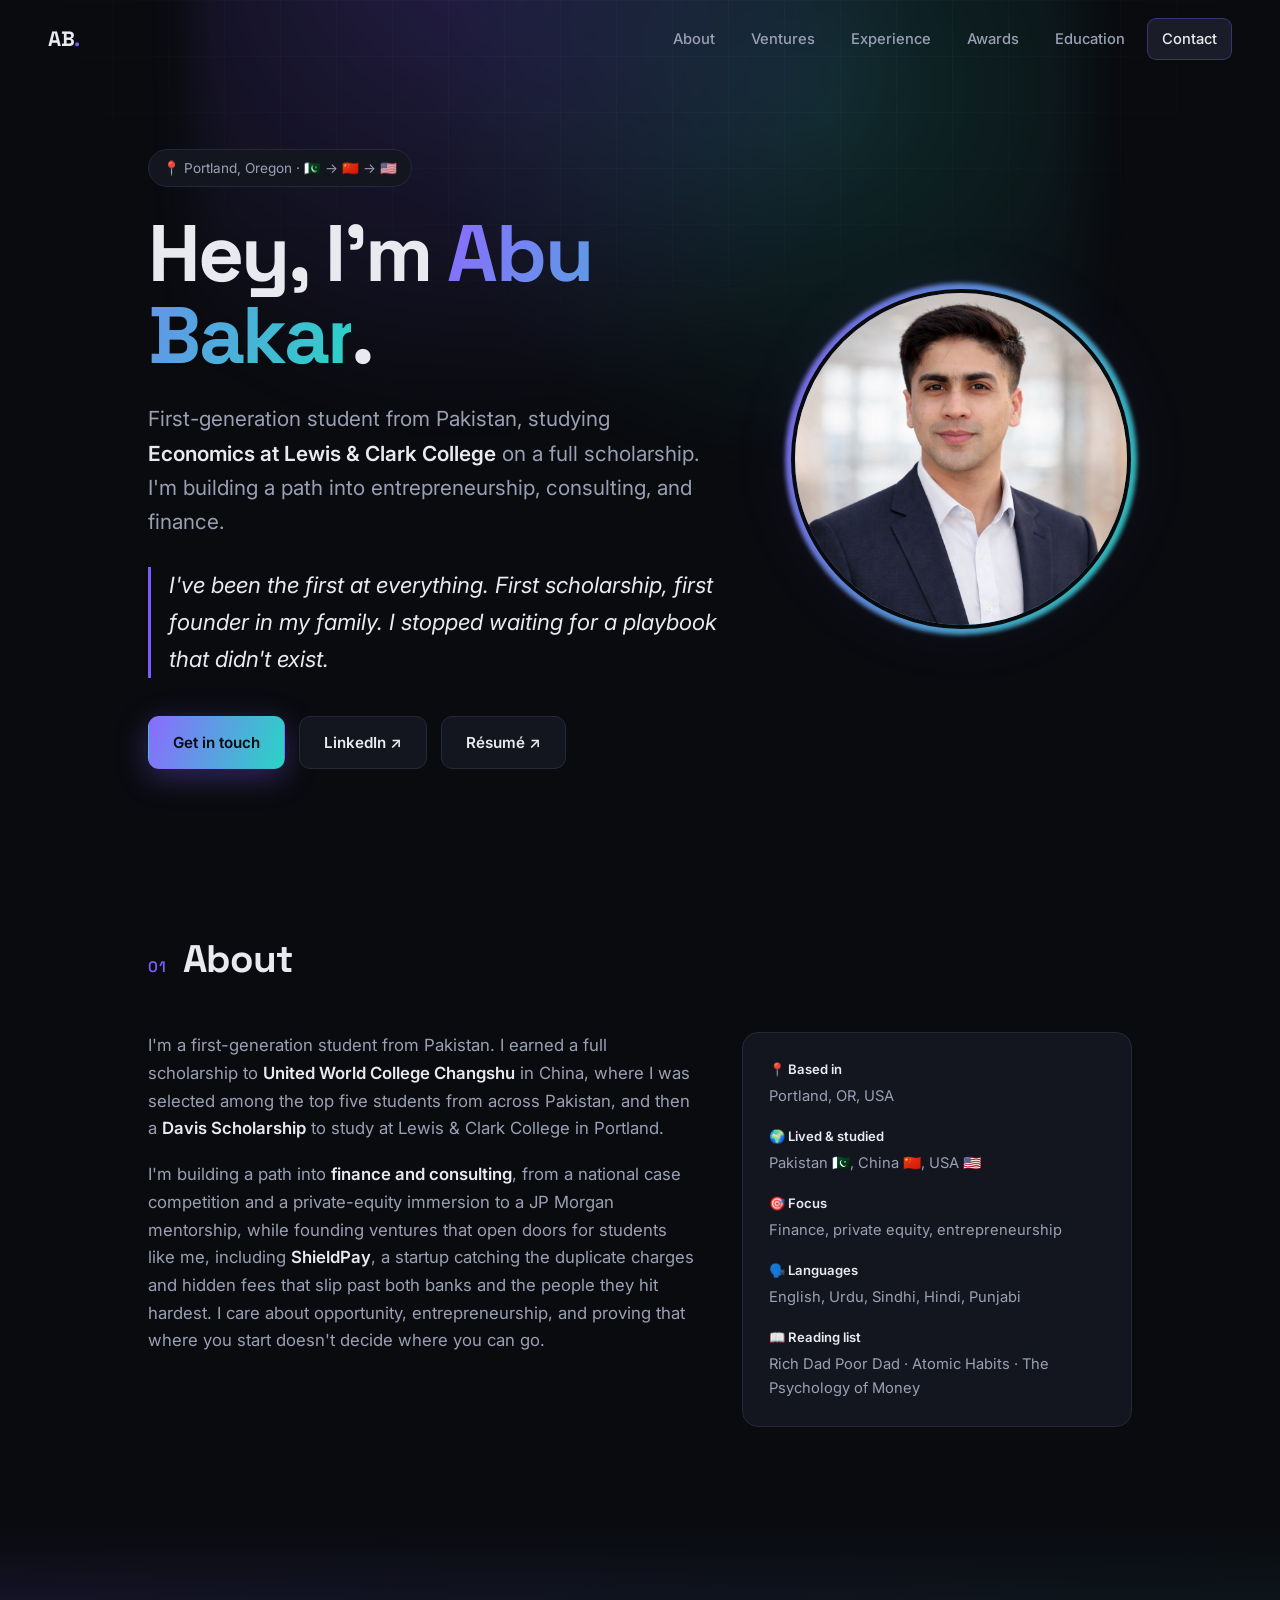
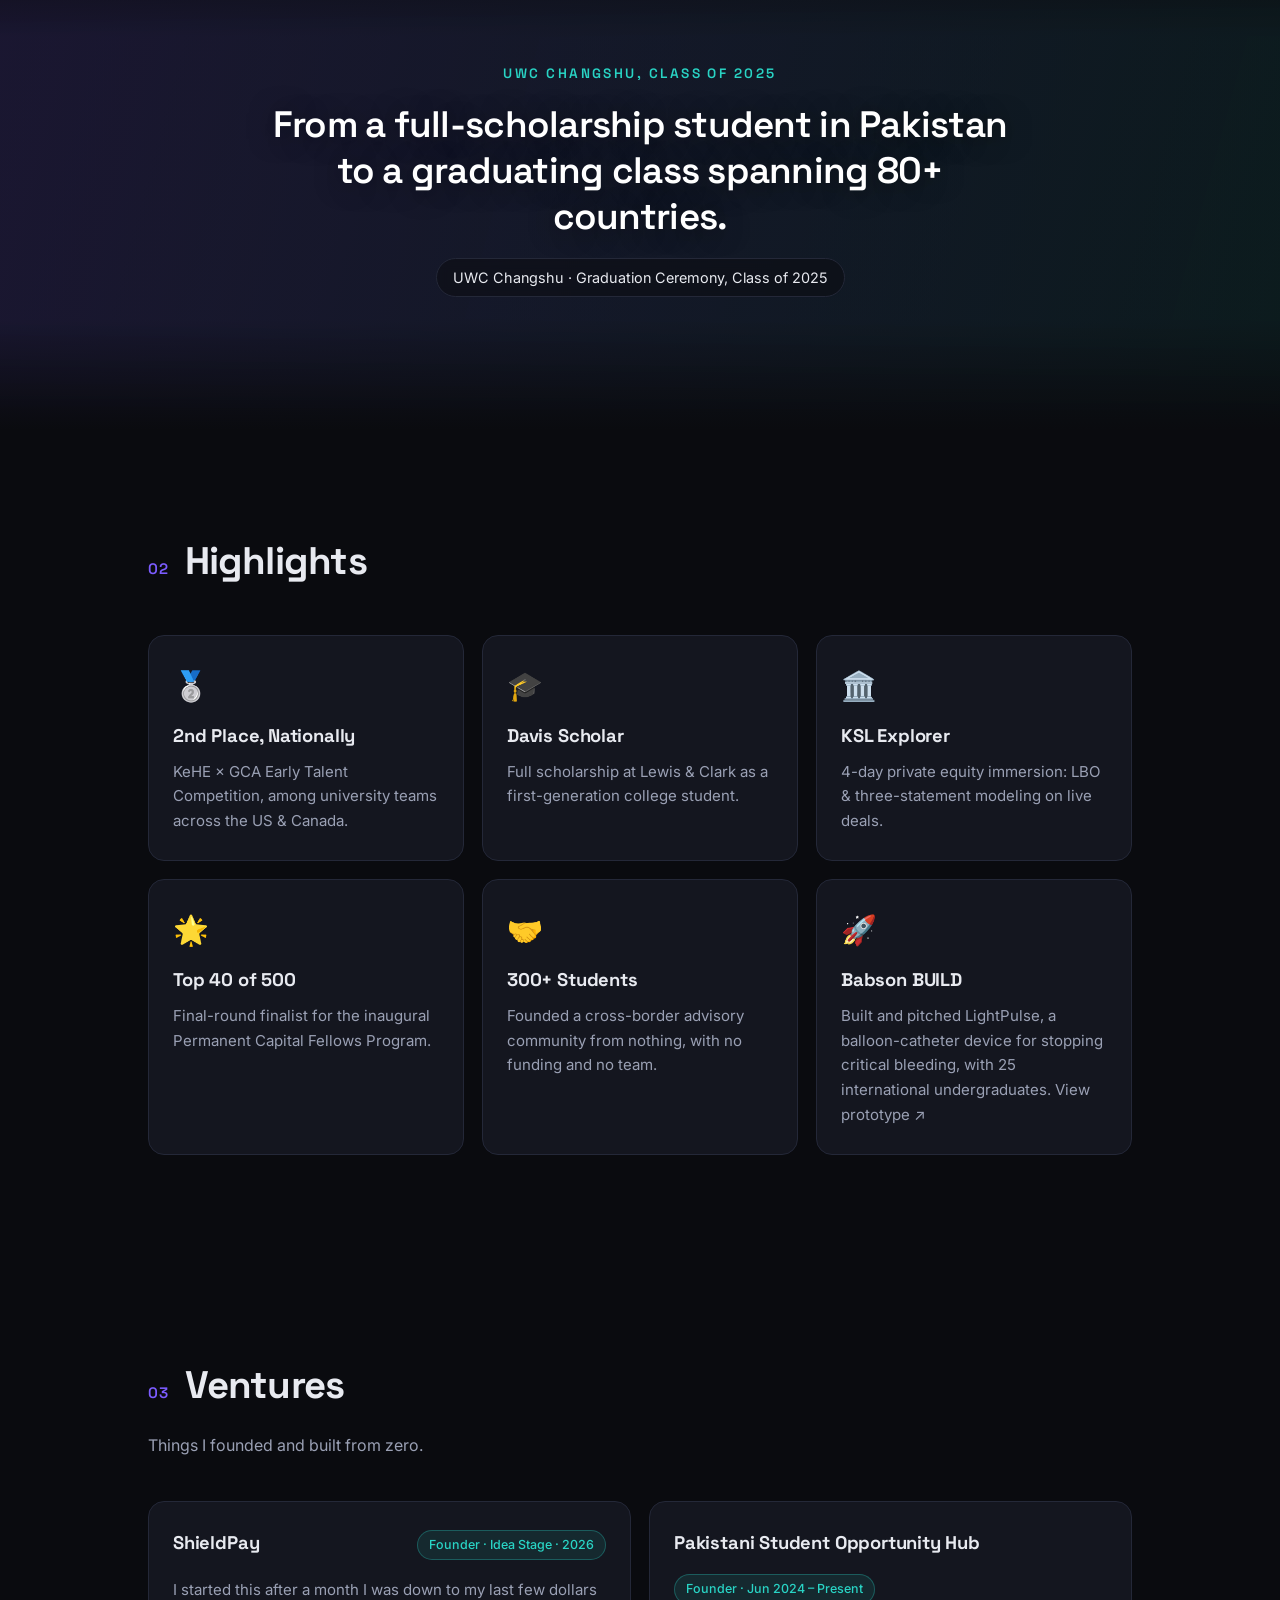
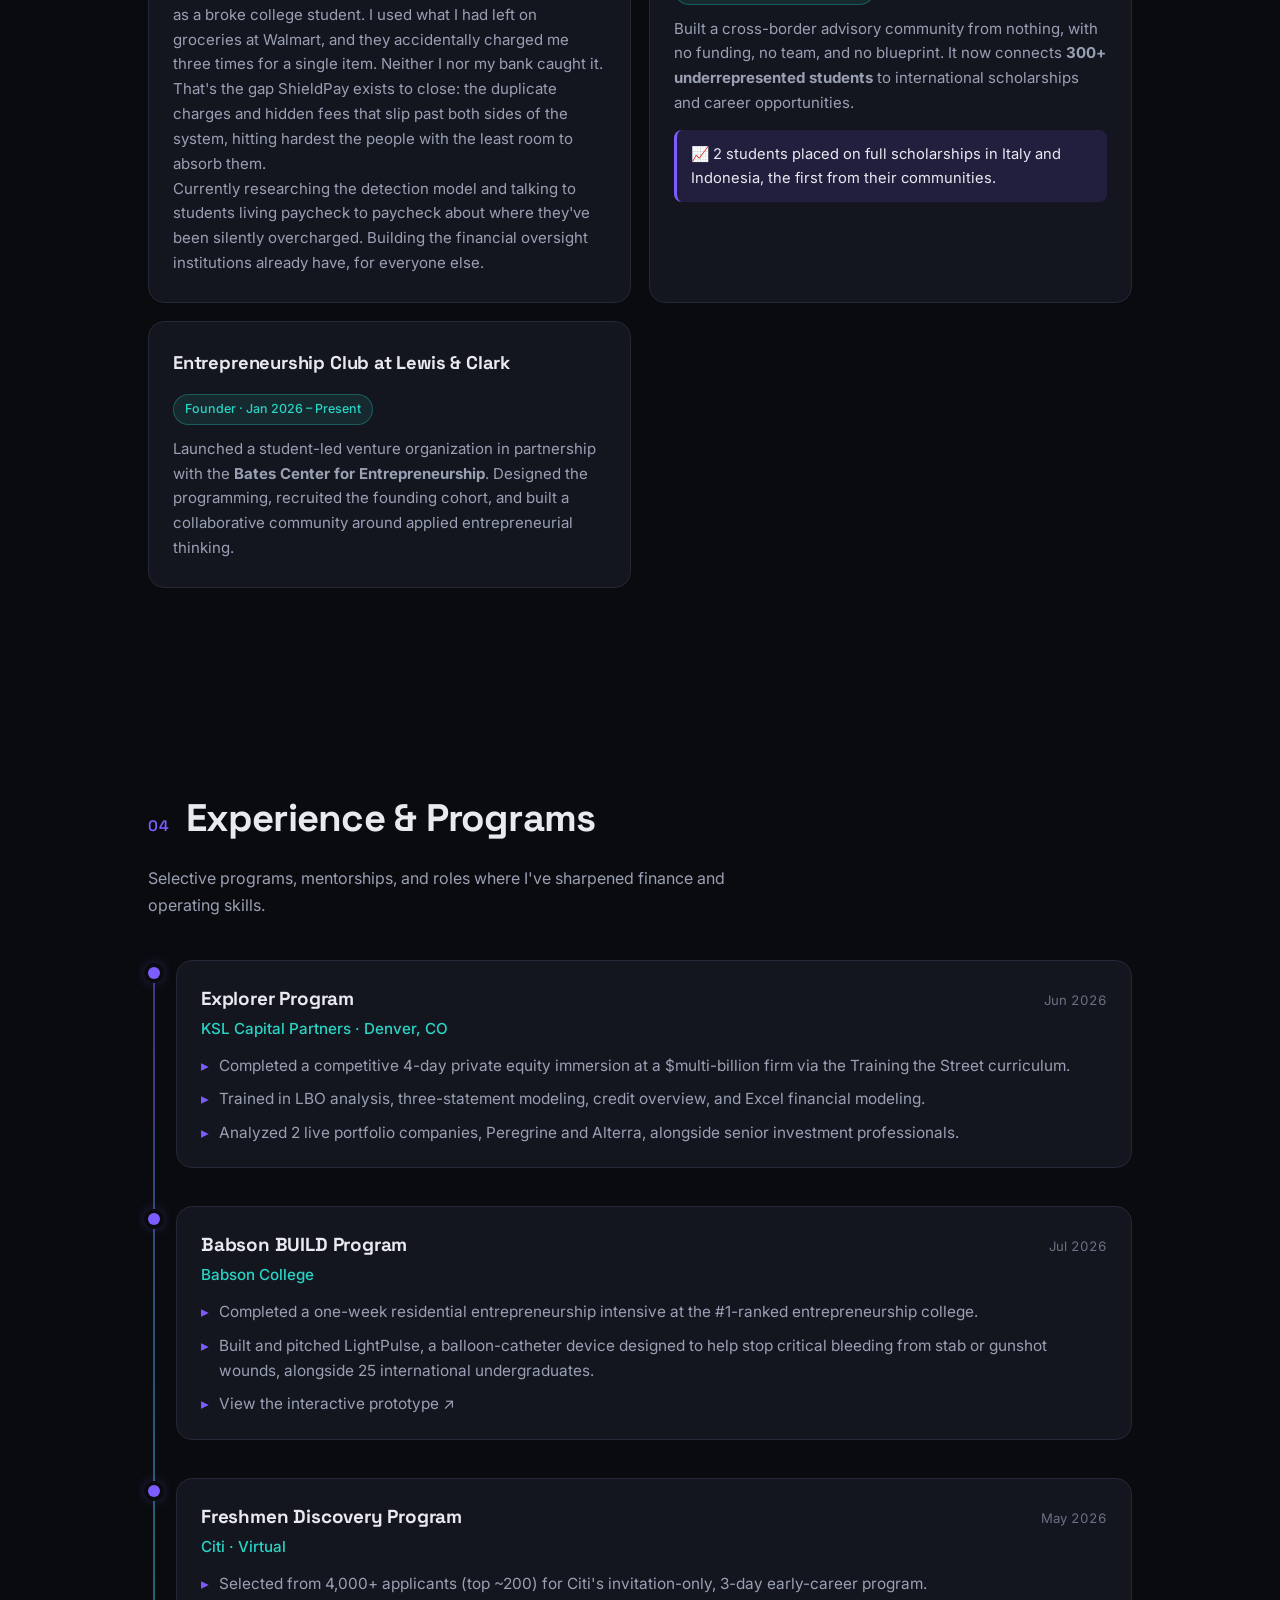
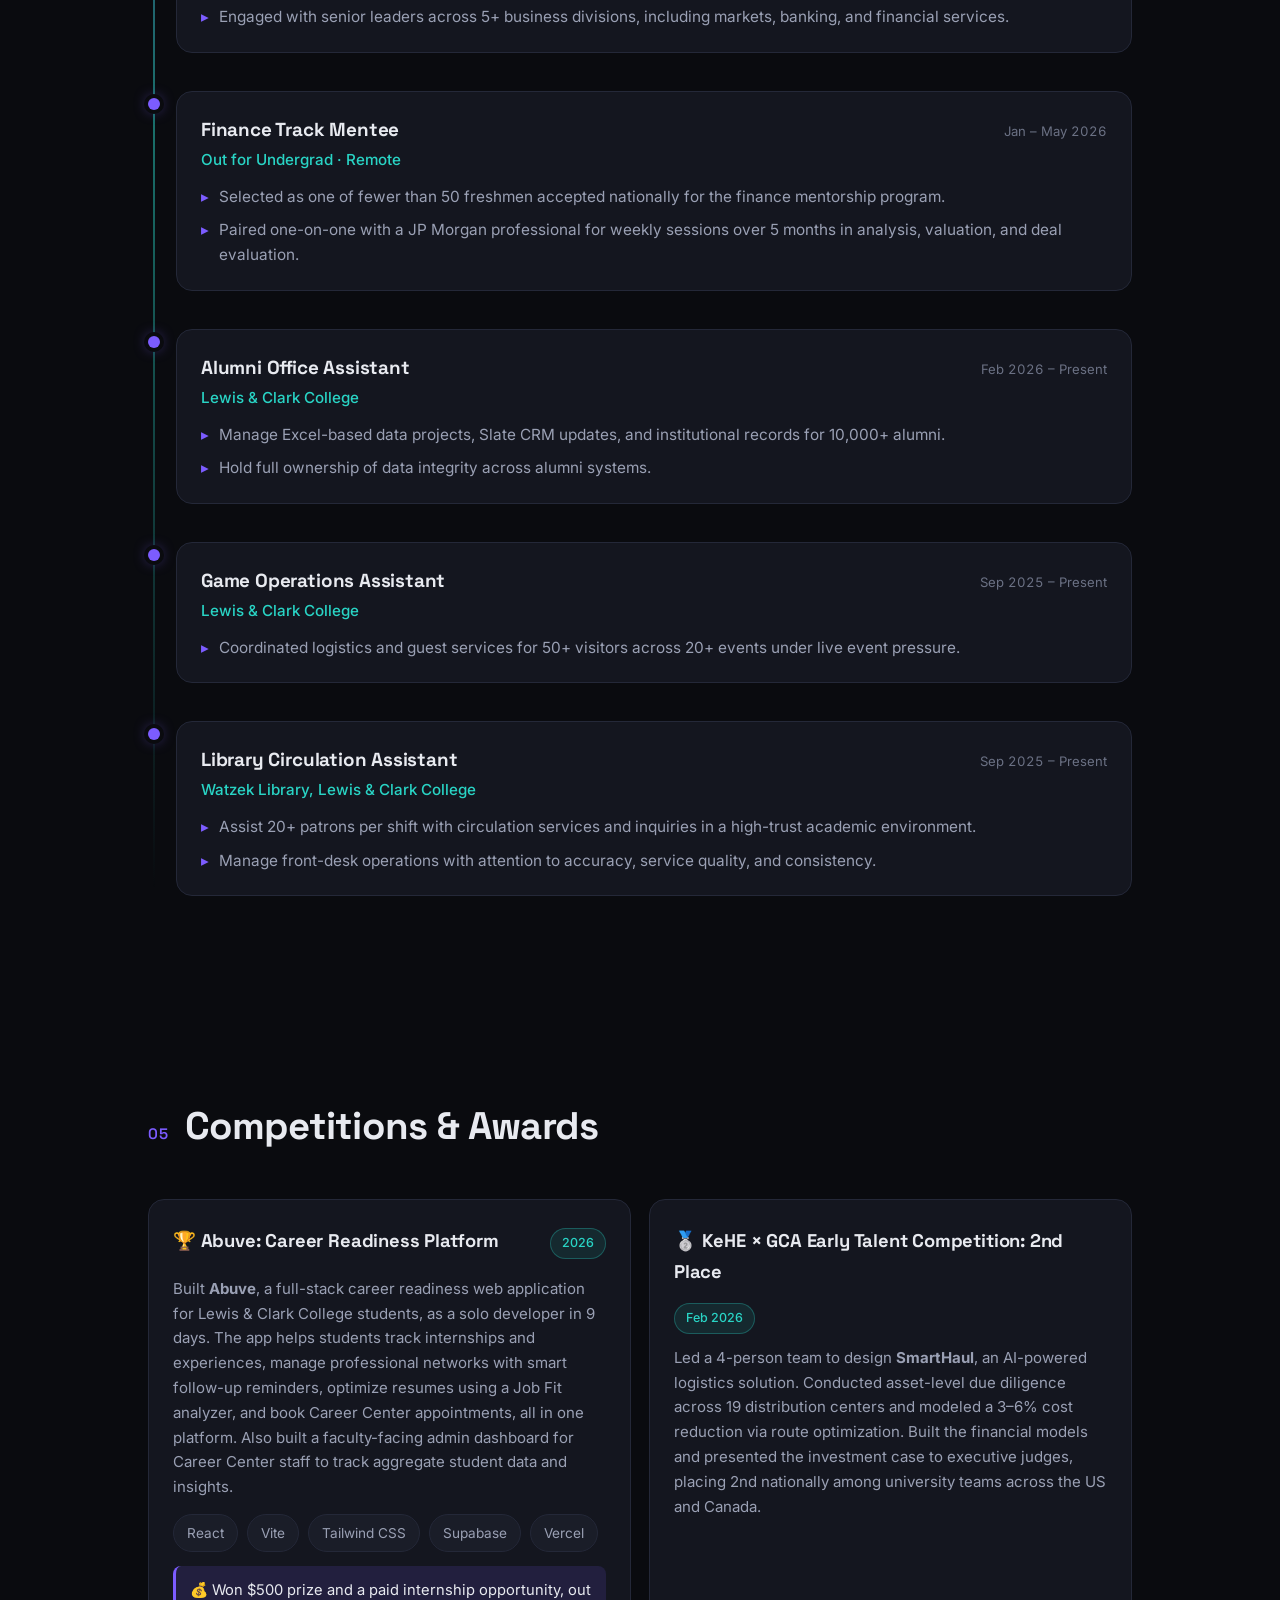
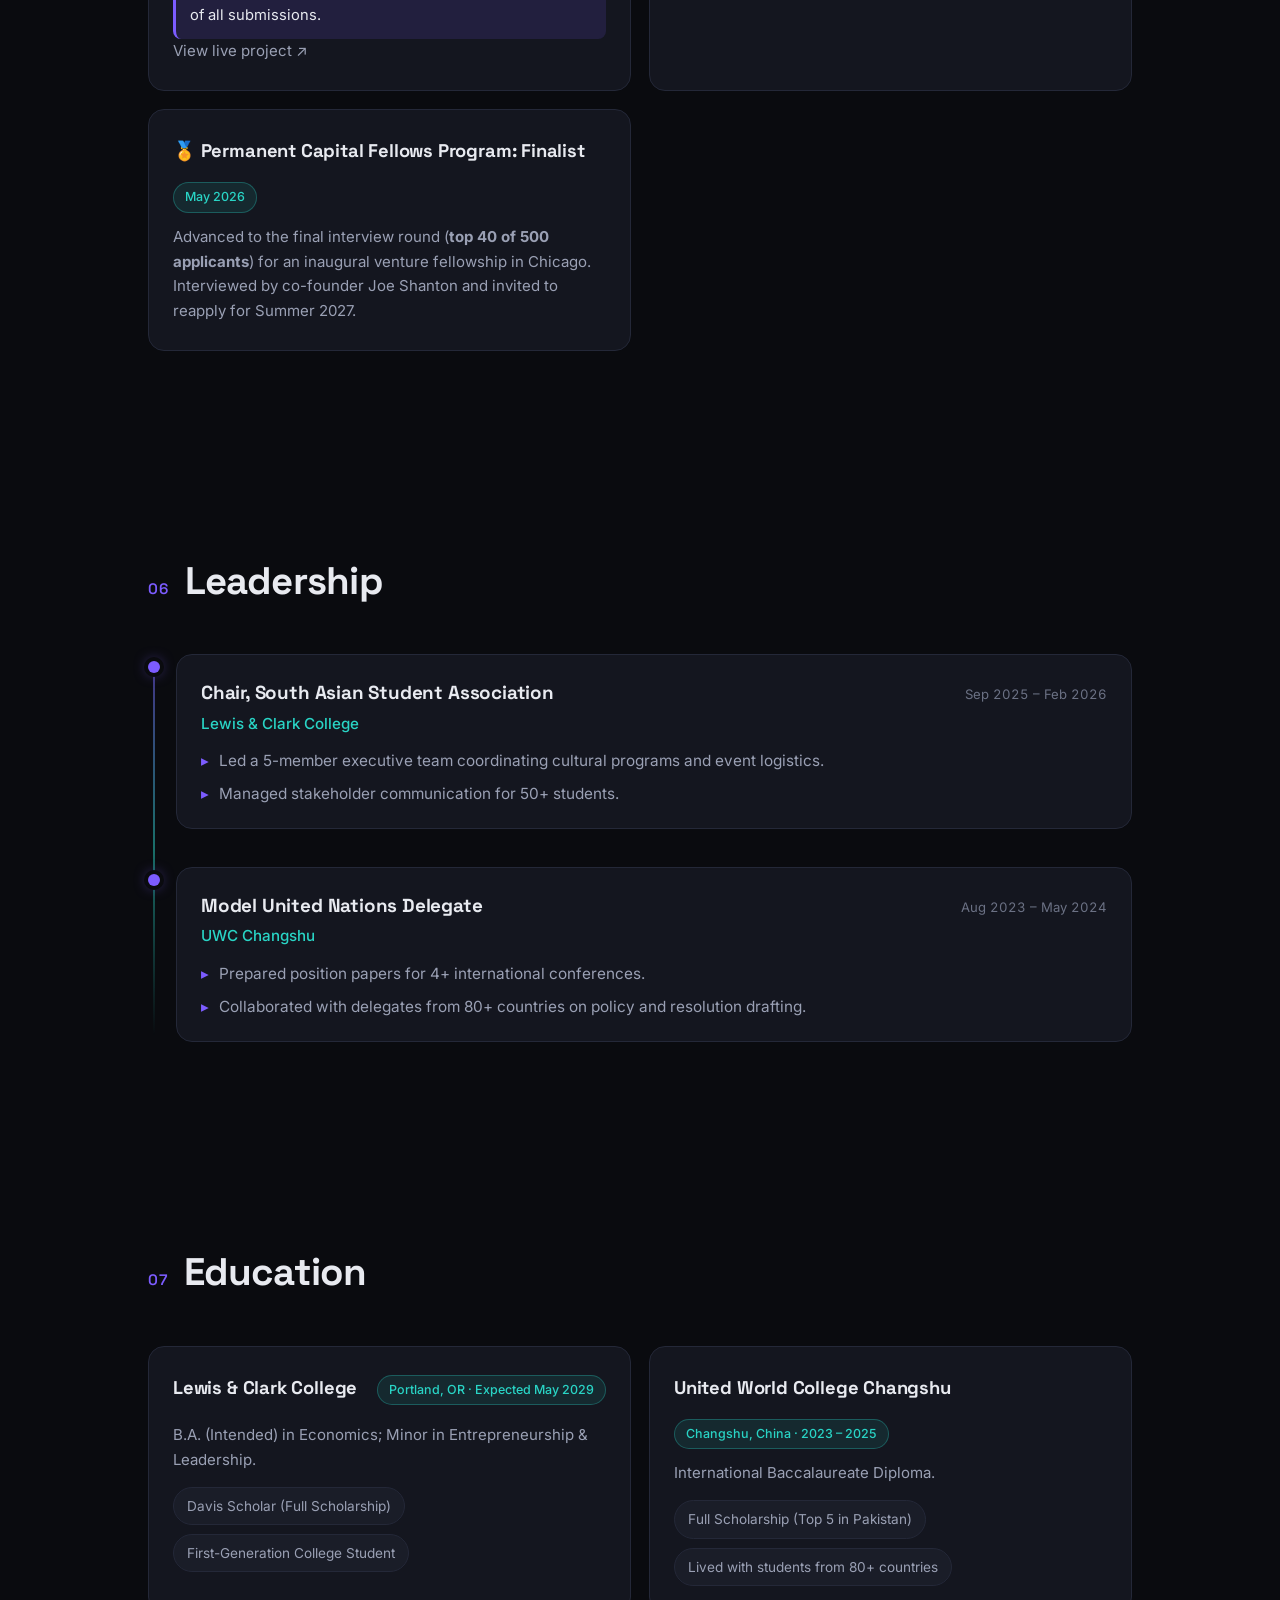
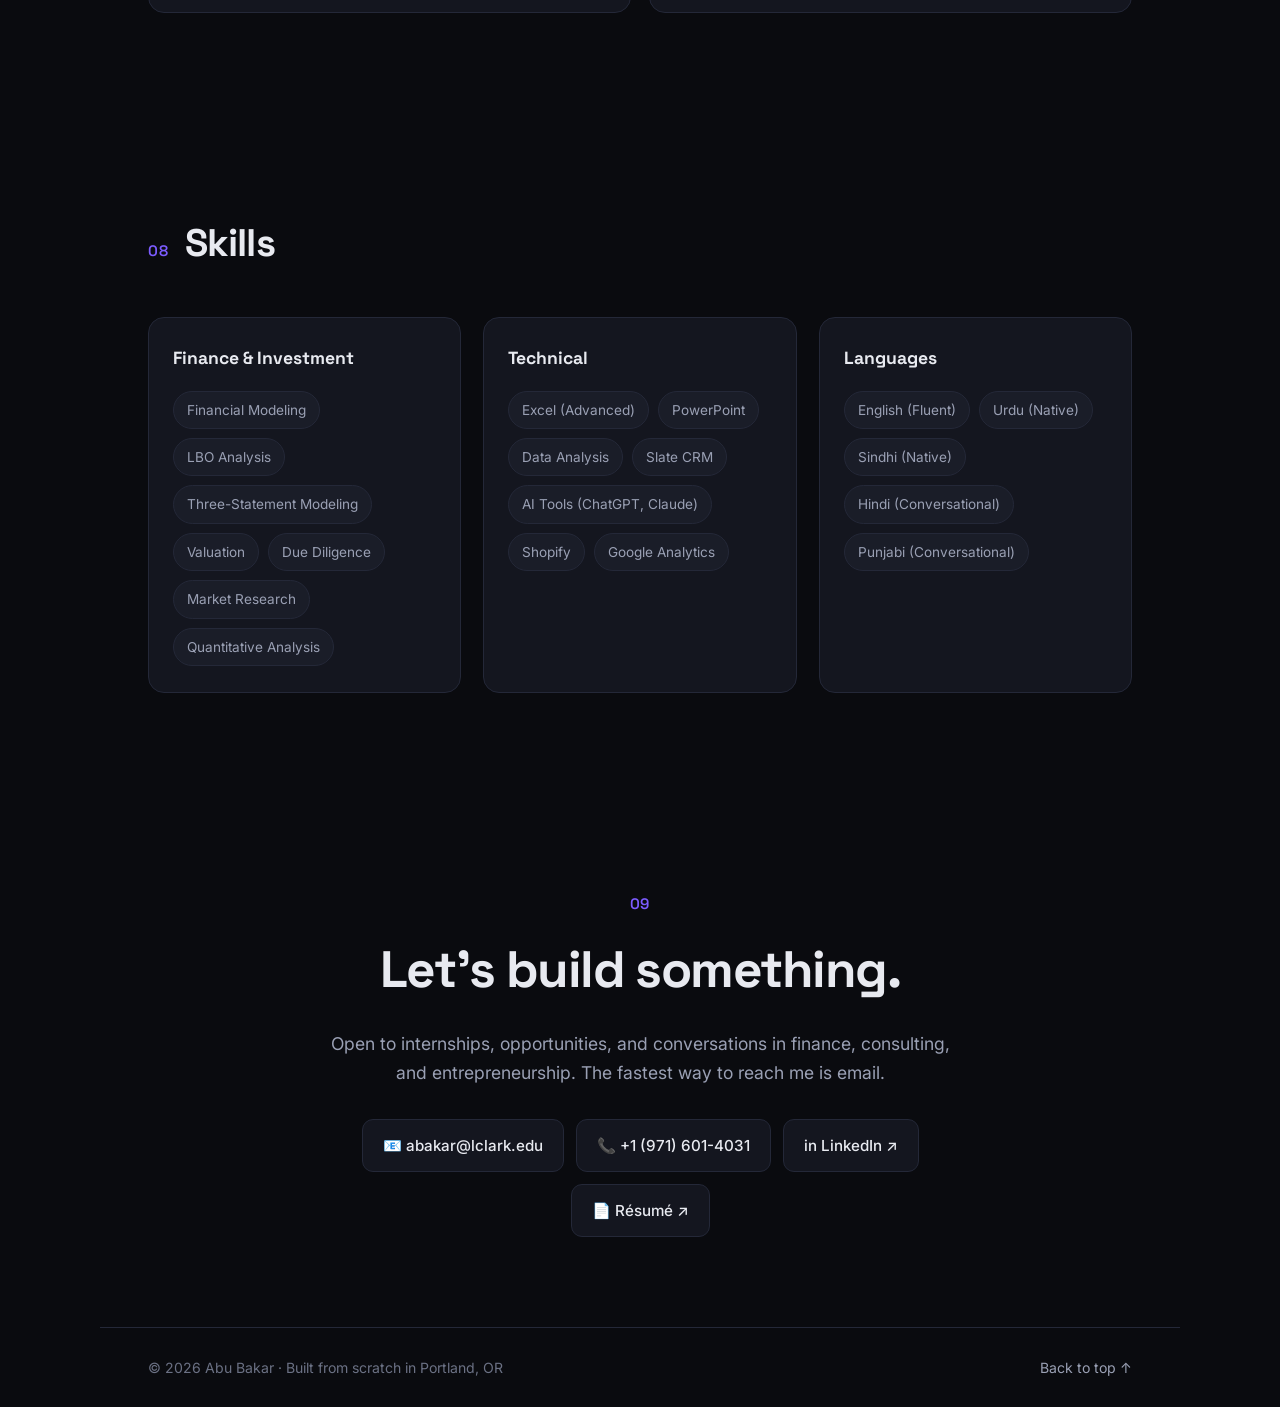
==== index.html @ d0d26eca "Update resume link" ====
<!DOCTYPE html>
<html lang="en">
<head>
  <meta charset="UTF-8" />
  <meta name="viewport" content="width=device-width, initial-scale=1.0" />
  <title>Abu Bakar · Economics, Finance, Consulting</title>
  <meta name="description" content="Abu Bakar is a first-generation Economics student at Lewis &amp; Clark College, Davis Scholar, founder, and aspiring investor. I build things from nothing." />
  <meta name="author" content="Abu Bakar" />

  <!-- Open Graph -->
  <meta property="og:type" content="website" />
  <meta property="og:title" content="Abu Bakar · Economics, Finance, Consulting" />
  <meta property="og:description" content="First-generation student from Pakistan. I build things from nothing and I don't wait for permission to start." />

  <link rel="preconnect" href="https://fonts.googleapis.com" />
  <link rel="preconnect" href="https://fonts.gstatic.com" crossorigin />
  <link href="https://fonts.googleapis.com/css2?family=Inter:wght@400;500;600;700;800&family=Space+Grotesk:wght@500;600;700&display=swap" rel="stylesheet" />
  <link rel="stylesheet" href="styles.css" />
  <link rel="icon" href="data:image/svg+xml,<svg xmlns='http://www.w3.org/2000/svg' viewBox='0 0 100 100'><text y='.9em' font-size='90'>⚡</text></svg>" />
</head>
<body>
  <!-- Background -->
  <div class="bg-grid" aria-hidden="true"></div>
  <div class="bg-glow" aria-hidden="true"></div>

  <!-- Scroll progress bar -->
  <div class="progress" id="progress" aria-hidden="true"></div>

  <!-- Nav -->
  <header class="nav" id="nav">
    <a href="#top" class="nav__brand">AB<span>.</span></a>
    <nav class="nav__links" aria-label="Primary">
      <a href="#about">About</a>
      <a href="#ventures">Ventures</a>
      <a href="#experience">Experience</a>
      <a href="#awards">Awards</a>
      <a href="#education">Education</a>
      <a href="#contact" class="nav__cta">Contact</a>
    </nav>
    <button class="nav__toggle" id="navToggle" aria-label="Toggle menu" aria-expanded="false">
      <span></span><span></span><span></span>
    </button>
  </header>

  <main id="top">
    <!-- Hero -->
    <section class="hero" id="hero">
      <div class="hero__content">
        <div class="reveal hero__eyebrow">📍 Portland, Oregon · 🇵🇰 → 🇨🇳 → 🇺🇸</div>
        <h1 class="reveal hero__title">
          Hey, I'm <span class="grad">Abu Bakar</span>.
        </h1>
        <p class="reveal hero__lead">
          First-generation student from Pakistan, studying
          <strong>Economics at Lewis &amp; Clark College</strong> on a full scholarship.
          I'm building a path into entrepreneurship, consulting, and finance.
        </p>
        <blockquote class="reveal hero__quote">
          I've been the first at everything. First scholarship, first founder in my family. I stopped waiting for a playbook that didn't exist.
        </blockquote>
        <div class="reveal hero__actions">
          <a class="btn btn--primary" href="#contact">Get in touch</a>
          <a class="btn btn--ghost" href="https://www.linkedin.com/in/abu-bakar-085870336/" target="_blank" rel="noopener">LinkedIn ↗</a>
          <a class="btn btn--ghost" href="https://drive.google.com/file/d/1aiGnTQn_wuNe5sbOf1CPkk_SIncZ-z81/view?usp=sharing" target="_blank" rel="noopener">Résumé ↗</a>
        </div>
      </div>
      <div class="reveal hero__photo">
        <img src="assets/Bakar_Photo.jpeg" alt="Portrait of Abu Bakar" width="360" height="360" loading="eager" />
      </div>
    </section>

    <!-- About -->
    <section class="section" id="about">
      <div class="section__head reveal">
        <span class="section__num">01</span>
        <h2 class="section__title">About</h2>
      </div>
      <div class="about">
        <div class="about__text reveal">
          <p>
            I'm a first-generation student from Pakistan. I earned a full scholarship to
            <strong>United World College Changshu</strong> in China, where I was selected among
            the top five students from across Pakistan, and then a
            <strong>Davis Scholarship</strong> to study at Lewis &amp; Clark College in Portland.
          </p>
          <p>
            I'm building a path into <strong>finance and consulting</strong>, from a national
            case competition and a private-equity immersion to a JP Morgan mentorship, while
            founding ventures that open doors for students like me, including
            <strong>ShieldPay</strong>, a startup catching the duplicate charges and hidden
            fees that slip past both banks and the people they hit hardest. I care about
            opportunity, entrepreneurship, and proving that where you start doesn't decide
            where you can go.
          </p>
        </div>
        <aside class="about__facts reveal">
          <dl>
            <div><dt>📍 Based in</dt><dd>Portland, OR, USA</dd></div>
            <div><dt>🌍 Lived &amp; studied</dt><dd>Pakistan 🇵🇰, China 🇨🇳, USA 🇺🇸</dd></div>
            <div><dt>🎯 Focus</dt><dd>Finance, private equity, entrepreneurship</dd></div>
            <div><dt>🗣️ Languages</dt><dd>English, Urdu, Sindhi, Hindi, Punjabi</dd></div>
            <div><dt>📖 Reading list</dt><dd>Rich Dad Poor Dad · Atomic Habits · The Psychology of Money</dd></div>
          </dl>
        </aside>
      </div>
    </section>

    <!-- Story band -->
    <section class="band" id="story" aria-label="UWC Changshu graduation">
      <div class="band__overlay"></div>
      <div class="band__content reveal">
        <span class="band__eyebrow">UWC Changshu, Class of 2025</span>
        <p class="band__quote">
          From a full-scholarship student in Pakistan to a graduating class spanning
          80+ countries.
        </p>
        <span class="band__caption">UWC Changshu · Graduation Ceremony, Class of 2025</span>
      </div>
    </section>

    <!-- Highlights -->
    <section class="section" id="highlights">
      <div class="section__head reveal">
        <span class="section__num">02</span>
        <h2 class="section__title">Highlights</h2>
      </div>
      <div class="cards">
        <article class="card reveal">
          <div class="card__icon">🥈</div>
          <h3>2nd Place, Nationally</h3>
          <p>KeHE × GCA Early Talent Competition, among university teams across the US &amp; Canada.</p>
        </article>
        <article class="card reveal">
          <div class="card__icon">🎓</div>
          <h3>Davis Scholar</h3>
          <p>Full scholarship at Lewis &amp; Clark as a first-generation college student.</p>
        </article>
        <article class="card reveal">
          <div class="card__icon">🏛️</div>
          <h3>KSL Explorer</h3>
          <p>4-day private equity immersion: LBO &amp; three-statement modeling on live deals.</p>
        </article>
        <article class="card reveal">
          <div class="card__icon">🌟</div>
          <h3>Top 40 of 500</h3>
          <p>Final-round finalist for the inaugural Permanent Capital Fellows Program.</p>
        </article>
        <article class="card reveal">
          <div class="card__icon">🤝</div>
          <h3>300+ Students</h3>
          <p>Founded a cross-border advisory community from nothing, with no funding and no team.</p>
        </article>
        <article class="card reveal">
          <div class="card__icon">🚀</div>
          <h3>Babson BUILD</h3>
          <p>Built and pitched LightPulse, a balloon-catheter device for stopping critical bleeding, with 25 international undergraduates. <a href="assets/lightpulse-demo.html" target="_blank" rel="noopener">View prototype ↗</a></p>
        </article>
      </div>
    </section>

    <!-- Ventures -->
    <section class="section" id="ventures">
      <div class="section__head reveal">
        <span class="section__num">03</span>
        <h2 class="section__title">Ventures</h2>
      </div>
      <p class="section__sub reveal">Things I founded and built from zero.</p>
      <div class="cards cards--wide">
        <article class="card reveal">
          <div class="venture__head">
            <h3>ShieldPay</h3>
            <span class="badge">Founder · Idea Stage · 2026</span>
          </div>
          <p>
            I started this after a month I was down to my last few dollars as a broke
            college student. I used what I had left on groceries at Walmart, and they
            accidentally charged me three times for a single item. Neither I nor my
            bank caught it. That's the gap ShieldPay exists to close: the duplicate
            charges and hidden fees that slip past both sides of the system, hitting
            hardest the people with the least room to absorb them.
          </p>
          <p>
            Currently researching the detection model and talking to students living
            paycheck to paycheck about where they've been silently overcharged.
            Building the financial oversight institutions already have, for everyone
            else.
          </p>
        </article>

        <article class="card reveal">
          <div class="venture__head">
            <h3>Pakistani Student Opportunity Hub</h3>
            <span class="badge">Founder · Jun 2024 – Present</span>
          </div>
          <p>
            Built a cross-border advisory community from nothing, with no funding, no team, and
            no blueprint. It now connects <strong>300+ underrepresented students</strong> to
            international scholarships and career opportunities.
          </p>
          <p class="venture__impact">📈 2 students placed on full scholarships in Italy and Indonesia, the first from their communities.</p>
        </article>

        <article class="card reveal">
          <div class="venture__head">
            <h3>Entrepreneurship Club at Lewis &amp; Clark</h3>
            <span class="badge">Founder · Jan 2026 – Present</span>
          </div>
          <p>
            Launched a student-led venture organization in partnership with the
            <strong>Bates Center for Entrepreneurship</strong>. Designed the programming,
            recruited the founding cohort, and built a collaborative community around
            applied entrepreneurial thinking.
          </p>
        </article>
      </div>
    </section>

    <!-- Experience & Programs -->
    <section class="section" id="experience">
      <div class="section__head reveal">
        <span class="section__num">04</span>
        <h2 class="section__title">Experience &amp; Programs</h2>
      </div>
      <p class="section__sub reveal">Selective programs, mentorships, and roles where I've sharpened finance and operating skills.</p>

      <ol class="timeline">
        <li class="timeline__item reveal">
          <div class="timeline__dot"></div>
          <div class="timeline__body">
            <div class="timeline__meta">
              <h3>Explorer Program</h3>
              <span class="timeline__date">Jun 2026</span>
            </div>
            <p class="timeline__org">KSL Capital Partners · Denver, CO</p>
            <ul>
              <li>Completed a competitive 4-day private equity immersion at a $multi-billion firm via the Training the Street curriculum.</li>
              <li>Trained in LBO analysis, three-statement modeling, credit overview, and Excel financial modeling.</li>
              <li>Analyzed 2 live portfolio companies, Peregrine and Alterra, alongside senior investment professionals.</li>
            </ul>
          </div>
        </li>

        <li class="timeline__item reveal">
          <div class="timeline__dot"></div>
          <div class="timeline__body">
            <div class="timeline__meta">
              <h3>Babson BUILD Program</h3>
              <span class="timeline__date">Jul 2026</span>
            </div>
            <p class="timeline__org">Babson College</p>
            <ul>
              <li>Completed a one-week residential entrepreneurship intensive at the #1-ranked entrepreneurship college.</li>
              <li>Built and pitched LightPulse, a balloon-catheter device designed to help stop critical bleeding from stab or gunshot wounds, alongside 25 international undergraduates.</li>
              <li><a href="assets/lightpulse-demo.html" target="_blank" rel="noopener">View the interactive prototype ↗</a></li>
            </ul>
          </div>
        </li>

        <li class="timeline__item reveal">
          <div class="timeline__dot"></div>
          <div class="timeline__body">
            <div class="timeline__meta">
              <h3>Freshmen Discovery Program</h3>
              <span class="timeline__date">May 2026</span>
            </div>
            <p class="timeline__org">Citi · Virtual</p>
            <ul>
              <li>Selected from 4,000+ applicants (top ~200) for Citi's invitation-only, 3-day early-career program.</li>
              <li>Engaged with senior leaders across 5+ business divisions, including markets, banking, and financial services.</li>
            </ul>
          </div>
        </li>

        <li class="timeline__item reveal">
          <div class="timeline__dot"></div>
          <div class="timeline__body">
            <div class="timeline__meta">
              <h3>Finance Track Mentee</h3>
              <span class="timeline__date">Jan – May 2026</span>
            </div>
            <p class="timeline__org">Out for Undergrad · Remote</p>
            <ul>
              <li>Selected as one of fewer than 50 freshmen accepted nationally for the finance mentorship program.</li>
              <li>Paired one-on-one with a JP Morgan professional for weekly sessions over 5 months in analysis, valuation, and deal evaluation.</li>
            </ul>
          </div>
        </li>

        <li class="timeline__item reveal">
          <div class="timeline__dot"></div>
          <div class="timeline__body">
            <div class="timeline__meta">
              <h3>Alumni Office Assistant</h3>
              <span class="timeline__date">Feb 2026 – Present</span>
            </div>
            <p class="timeline__org">Lewis &amp; Clark College</p>
            <ul>
              <li>Manage Excel-based data projects, Slate CRM updates, and institutional records for 10,000+ alumni.</li>
              <li>Hold full ownership of data integrity across alumni systems.</li>
            </ul>
          </div>
        </li>

        <li class="timeline__item reveal">
          <div class="timeline__dot"></div>
          <div class="timeline__body">
            <div class="timeline__meta">
              <h3>Game Operations Assistant</h3>
              <span class="timeline__date">Sep 2025 – Present</span>
            </div>
            <p class="timeline__org">Lewis &amp; Clark College</p>
            <ul>
              <li>Coordinated logistics and guest services for 50+ visitors across 20+ events under live event pressure.</li>
            </ul>
          </div>
        </li>

        <li class="timeline__item reveal">
          <div class="timeline__dot"></div>
          <div class="timeline__body">
            <div class="timeline__meta">
              <h3>Library Circulation Assistant</h3>
              <span class="timeline__date">Sep 2025 – Present</span>
            </div>
            <p class="timeline__org">Watzek Library, Lewis &amp; Clark College</p>
            <ul>
              <li>Assist 20+ patrons per shift with circulation services and inquiries in a high-trust academic environment.</li>
              <li>Manage front-desk operations with attention to accuracy, service quality, and consistency.</li>
            </ul>
          </div>
        </li>
      </ol>
    </section>

    <!-- Awards -->
    <section class="section" id="awards">
      <div class="section__head reveal">
        <span class="section__num">05</span>
        <h2 class="section__title">Competitions &amp; Awards</h2>
      </div>
      <div class="cards cards--wide">
        <article class="card reveal">
          <div class="venture__head">
            <h3>🏆 Abuve: Career Readiness Platform</h3>
            <span class="badge">2026</span>
          </div>
          <p>
            Built <strong>Abuve</strong>, a full-stack career readiness web application for
            Lewis &amp; Clark College students, as a solo developer in 9 days. The app helps
            students track internships and experiences, manage professional networks with
            smart follow-up reminders, optimize resumes using a Job Fit analyzer, and book
            Career Center appointments, all in one platform. Also built a faculty-facing
            admin dashboard for Career Center staff to track aggregate student data and
            insights.
          </p>
          <ul class="tags">
            <li>React</li>
            <li>Vite</li>
            <li>Tailwind CSS</li>
            <li>Supabase</li>
            <li>Vercel</li>
          </ul>
          <p class="venture__impact">💰 Won $500 prize and a paid internship opportunity, out of all submissions.</p>
          <p><a href="https://lc-career-tracker.vercel.app" target="_blank" rel="noopener">View live project ↗</a></p>
        </article>

        <article class="card reveal">
          <div class="venture__head">
            <h3>🥈 KeHE × GCA Early Talent Competition: 2nd Place</h3>
            <span class="badge">Feb 2026</span>
          </div>
          <p>
            Led a 4-person team to design <strong>SmartHaul</strong>, an AI-powered logistics
            solution. Conducted asset-level due diligence across 19 distribution centers and
            modeled a 3–6% cost reduction via route optimization. Built the financial models
            and presented the investment case to executive judges, placing 2nd nationally
            among university teams across the US and Canada.
          </p>
        </article>

        <article class="card reveal">
          <div class="venture__head">
            <h3>🏅 Permanent Capital Fellows Program: Finalist</h3>
            <span class="badge">May 2026</span>
          </div>
          <p>
            Advanced to the final interview round (<strong>top 40 of 500 applicants</strong>)
            for an inaugural venture fellowship in Chicago. Interviewed by co-founder Joe
            Shanton and invited to reapply for Summer 2027.
          </p>
        </article>
      </div>
    </section>

    <!-- Leadership -->
    <section class="section" id="leadership">
      <div class="section__head reveal">
        <span class="section__num">06</span>
        <h2 class="section__title">Leadership</h2>
      </div>
      <ol class="timeline">
        <li class="timeline__item reveal">
          <div class="timeline__dot"></div>
          <div class="timeline__body">
            <div class="timeline__meta">
              <h3>Chair, South Asian Student Association</h3>
              <span class="timeline__date">Sep 2025 – Feb 2026</span>
            </div>
            <p class="timeline__org">Lewis &amp; Clark College</p>
            <ul>
              <li>Led a 5-member executive team coordinating cultural programs and event logistics.</li>
              <li>Managed stakeholder communication for 50+ students.</li>
            </ul>
          </div>
        </li>
        <li class="timeline__item reveal">
          <div class="timeline__dot"></div>
          <div class="timeline__body">
            <div class="timeline__meta">
              <h3>Model United Nations Delegate</h3>
              <span class="timeline__date">Aug 2023 – May 2024</span>
            </div>
            <p class="timeline__org">UWC Changshu</p>
            <ul>
              <li>Prepared position papers for 4+ international conferences.</li>
              <li>Collaborated with delegates from 80+ countries on policy and resolution drafting.</li>
            </ul>
          </div>
        </li>
      </ol>
    </section>

    <!-- Education -->
    <section class="section" id="education">
      <div class="section__head reveal">
        <span class="section__num">07</span>
        <h2 class="section__title">Education</h2>
      </div>
      <div class="cards cards--wide">
        <article class="card reveal">
          <div class="venture__head">
            <h3>Lewis &amp; Clark College</h3>
            <span class="badge">Portland, OR · Expected May 2029</span>
          </div>
          <p>B.A. (Intended) in Economics; Minor in Entrepreneurship &amp; Leadership.</p>
          <ul class="tags">
            <li>Davis Scholar (Full Scholarship)</li>
            <li>First-Generation College Student</li>
          </ul>
        </article>
        <article class="card reveal">
          <div class="venture__head">
            <h3>United World College Changshu</h3>
            <span class="badge">Changshu, China · 2023 – 2025</span>
          </div>
          <p>International Baccalaureate Diploma.</p>
          <ul class="tags">
            <li>Full Scholarship (Top 5 in Pakistan)</li>
            <li>Lived with students from 80+ countries</li>
          </ul>
        </article>
      </div>
    </section>

    <!-- Skills -->
    <section class="section" id="skills">
      <div class="section__head reveal">
        <span class="section__num">08</span>
        <h2 class="section__title">Skills</h2>
      </div>
      <div class="skills">
        <div class="skills__group reveal">
          <h3>Finance &amp; Investment</h3>
          <ul class="tags">
            <li>Financial Modeling</li>
            <li>LBO Analysis</li>
            <li>Three-Statement Modeling</li>
            <li>Valuation</li>
            <li>Due Diligence</li>
            <li>Market Research</li>
            <li>Quantitative Analysis</li>
          </ul>
        </div>
        <div class="skills__group reveal">
          <h3>Technical</h3>
          <ul class="tags">
            <li>Excel (Advanced)</li>
            <li>PowerPoint</li>
            <li>Data Analysis</li>
            <li>Slate CRM</li>
            <li>AI Tools (ChatGPT, Claude)</li>
            <li>Shopify</li>
            <li>Google Analytics</li>
          </ul>
        </div>
        <div class="skills__group reveal">
          <h3>Languages</h3>
          <ul class="tags">
            <li>English (Fluent)</li>
            <li>Urdu (Native)</li>
            <li>Sindhi (Native)</li>
            <li>Hindi (Conversational)</li>
            <li>Punjabi (Conversational)</li>
          </ul>
        </div>
      </div>
    </section>

    <!-- Contact -->
    <section class="section section--contact" id="contact">
      <div class="contact reveal">
        <span class="section__num">09</span>
        <h2 class="contact__title">Let's build something.</h2>
        <p class="contact__lead">
          Open to internships, opportunities, and conversations in finance, consulting,
          and entrepreneurship. The fastest way to reach me is email.
        </p>
        <div class="contact__links">
          <a class="contact__btn" href="mailto:abakar@lclark.edu">📧 abakar@lclark.edu</a>
          <a class="contact__btn" href="tel:+19716014031">📞 +1 (971) 601-4031</a>
          <a class="contact__btn" href="https://www.linkedin.com/in/abu-bakar-085870336/" target="_blank" rel="noopener">in LinkedIn ↗</a>
          <a class="contact__btn" href="https://drive.google.com/file/d/1aiGnTQn_wuNe5sbOf1CPkk_SIncZ-z81/view?usp=sharing" target="_blank" rel="noopener">📄 Résumé ↗</a>
        </div>
      </div>
    </section>
  </main>

  <footer class="footer">
    <p>© <span id="year"></span> Abu Bakar · Built from scratch in Portland, OR</p>
    <a href="#top" class="footer__top">Back to top ↑</a>
  </footer>

  <script src="script.js"></script>
</body>
</html>
---- styles.css ----
/* =========================================================
   Abu Bakar · Portfolio
   Modern dark · minimal
   ========================================================= */

:root {
  --bg: #0a0b0f;
  --bg-soft: #11131a;
  --surface: #14161f;
  --surface-2: #1a1d28;
  --border: #242838;
  --text: #e8eaf0;
  --muted: #9aa0b4;
  --faint: #6b7184;
  --accent: #7c5cff;
  --accent-2: #29d4c5;
  --accent-soft: rgba(124, 92, 255, 0.14);
  --grad: linear-gradient(110deg, #8b6bff 0%, #29d4c5 100%);
  --maxw: 1080px;
  --radius: 16px;
  --ease: cubic-bezier(0.22, 1, 0.36, 1);
}

* { box-sizing: border-box; margin: 0; padding: 0; }

html { scroll-behavior: smooth; scroll-padding-top: 90px; }

body {
  font-family: "Inter", system-ui, -apple-system, sans-serif;
  background: var(--bg);
  color: var(--text);
  line-height: 1.65;
  -webkit-font-smoothing: antialiased;
  overflow-x: hidden;
}

@media (prefers-reduced-motion: reduce) {
  html { scroll-behavior: auto; }
  * { animation: none !important; transition: none !important; }
}

a { color: inherit; text-decoration: none; }

/* ---------- Background ---------- */
.bg-grid {
  position: fixed;
  inset: 0;
  z-index: -2;
  background-image:
    linear-gradient(to right, rgba(255,255,255,0.025) 1px, transparent 1px),
    linear-gradient(to bottom, rgba(255,255,255,0.025) 1px, transparent 1px);
  background-size: 56px 56px;
  mask-image: radial-gradient(ellipse 80% 60% at 50% 0%, #000 30%, transparent 75%);
}
.bg-glow {
  position: fixed;
  top: -260px; left: 50%;
  transform: translateX(-50%);
  width: 900px; height: 700px;
  z-index: -1;
  background: radial-gradient(circle at 30% 30%, rgba(124,92,255,0.22), transparent 60%),
              radial-gradient(circle at 70% 50%, rgba(41,212,197,0.16), transparent 55%);
  filter: blur(20px);
  pointer-events: none;
}

/* ---------- Scroll progress bar ---------- */
.progress {
  position: fixed;
  top: 0;
  left: 0;
  height: 3px;
  width: 100%;
  transform: scaleX(0);
  transform-origin: 0 50%;
  background: var(--grad);
  box-shadow: 0 0 12px rgba(124, 92, 255, 0.6);
  z-index: 60;
  pointer-events: none;
  will-change: transform;
}

/* ---------- Cursor spotlight on cards ---------- */
.card,
.timeline__body,
.skills__group {
  --mx: 50%;
  --my: 0%;
}
.card::after,
.timeline__body::after,
.skills__group::after {
  content: "";
  position: absolute;
  inset: 0;
  border-radius: inherit;
  background: radial-gradient(220px circle at var(--mx) var(--my),
              rgba(124, 92, 255, 0.16), transparent 60%);
  opacity: 0;
  transition: opacity .3s var(--ease);
  pointer-events: none;
  z-index: 0;
}
.timeline__body,
.skills__group { position: relative; overflow: hidden; }
.card:hover::after,
.timeline__body:hover::after,
.skills__group:hover::after { opacity: 1; }

/* Active nav link */
.nav__links a.active { color: var(--text); background: var(--surface-2); }

/* ---------- Nav ---------- */
.nav {
  position: fixed;
  top: 0; left: 0; right: 0;
  z-index: 50;
  display: flex;
  align-items: center;
  justify-content: space-between;
  padding: 18px clamp(20px, 5vw, 48px);
  transition: background .3s var(--ease), border-color .3s var(--ease), padding .3s var(--ease);
  border-bottom: 1px solid transparent;
}
.nav.scrolled {
  background: rgba(10, 11, 15, 0.72);
  backdrop-filter: blur(14px);
  border-bottom: 1px solid var(--border);
  padding-top: 12px;
  padding-bottom: 12px;
}
.nav__brand {
  font-family: "Space Grotesk", sans-serif;
  font-weight: 700;
  font-size: 1.3rem;
  letter-spacing: -0.02em;
}
.nav__brand span { color: var(--accent); }
.nav__links {
  display: flex;
  align-items: center;
  gap: 8px;
}
.nav__links a {
  padding: 8px 14px;
  font-size: 0.92rem;
  font-weight: 500;
  color: var(--muted);
  border-radius: 9px;
  transition: color .2s, background .2s;
}
.nav__links a:hover { color: var(--text); background: var(--surface-2); }
.nav__cta {
  background: var(--accent-soft);
  color: var(--text) !important;
  border: 1px solid rgba(124,92,255,0.35);
}
.nav__cta:hover { background: rgba(124,92,255,0.25) !important; }

.nav__toggle {
  display: none;
  flex-direction: column;
  gap: 5px;
  background: none;
  border: 0;
  cursor: pointer;
  padding: 6px;
}
.nav__toggle span {
  width: 24px; height: 2px;
  background: var(--text);
  border-radius: 2px;
  transition: transform .3s var(--ease), opacity .2s;
}
.nav__toggle[aria-expanded="true"] span:nth-child(1) { transform: translateY(7px) rotate(45deg); }
.nav__toggle[aria-expanded="true"] span:nth-child(2) { opacity: 0; }
.nav__toggle[aria-expanded="true"] span:nth-child(3) { transform: translateY(-7px) rotate(-45deg); }

/* ---------- Layout ---------- */
main { max-width: var(--maxw); margin: 0 auto; padding: 0 clamp(20px, 5vw, 48px); }

.section { padding: clamp(70px, 11vh, 130px) 0; }
.section--contact { padding-bottom: 90px; }

.section__head {
  display: flex;
  align-items: baseline;
  gap: 16px;
  margin-bottom: 42px;
}
.section__num {
  font-family: "Space Grotesk", sans-serif;
  color: var(--accent);
  font-size: 0.95rem;
  font-weight: 600;
  letter-spacing: 0.05em;
}
.section__title {
  font-family: "Space Grotesk", sans-serif;
  font-size: clamp(1.7rem, 4vw, 2.4rem);
  font-weight: 700;
  letter-spacing: -0.02em;
}
.section__title::after {
  content: "";
  display: inline-block;
  width: 0; height: 0;
}
.section__sub {
  color: var(--muted);
  margin-top: -26px;
  margin-bottom: 42px;
  max-width: 620px;
}

.grad {
  background: var(--grad);
  -webkit-background-clip: text;
  background-clip: text;
  -webkit-text-fill-color: transparent;
}

/* ---------- Hero ---------- */
.hero {
  min-height: 92vh;
  display: grid;
  grid-template-columns: 1.5fr 0.9fr;
  align-items: center;
  gap: clamp(32px, 6vw, 72px);
  padding-top: 90px;
}
.hero__content { display: flex; flex-direction: column; }

/* Hero photo with gradient ring */
.hero__photo {
  justify-self: center;
  position: relative;
  width: min(340px, 80vw);
  aspect-ratio: 1;
}
.hero__photo::before {
  content: "";
  position: absolute;
  inset: -6px;
  border-radius: 50%;
  background: var(--grad);
  filter: blur(2px);
  opacity: 0.9;
  z-index: 0;
}
.hero__photo::after {
  content: "";
  position: absolute;
  inset: -34px;
  border-radius: 50%;
  background: radial-gradient(circle, rgba(124,92,255,0.35), transparent 65%);
  filter: blur(28px);
  z-index: -1;
}
.hero__photo img {
  position: relative;
  z-index: 1;
  width: 100%;
  height: 100%;
  object-fit: cover;
  border-radius: 50%;
  border: 4px solid var(--bg);
  display: block;
}
.hero__eyebrow {
  display: inline-block;
  align-self: flex-start;
  font-size: 0.85rem;
  color: var(--muted);
  background: var(--surface);
  border: 1px solid var(--border);
  padding: 7px 14px;
  border-radius: 999px;
  margin-bottom: 26px;
}
.hero__title {
  font-family: "Space Grotesk", sans-serif;
  font-size: clamp(2.6rem, 8vw, 5rem);
  line-height: 1.02;
  font-weight: 700;
  letter-spacing: -0.03em;
  margin-bottom: 26px;
}
.hero__lead {
  font-size: clamp(1.05rem, 2.2vw, 1.3rem);
  color: var(--muted);
  max-width: 660px;
  margin-bottom: 28px;
}
.hero__lead strong { color: var(--text); font-weight: 600; }
.hero__quote {
  border-left: 3px solid var(--accent);
  padding-left: 18px;
  font-style: italic;
  font-size: clamp(1.05rem, 2.4vw, 1.4rem);
  color: var(--text);
  max-width: 600px;
  margin-bottom: 38px;
}
.hero__actions { display: flex; flex-wrap: wrap; gap: 14px; }

/* ---------- Buttons ---------- */
.btn {
  display: inline-flex;
  align-items: center;
  gap: 8px;
  padding: 13px 24px;
  border-radius: 11px;
  font-weight: 600;
  font-size: 0.95rem;
  transition: transform .2s var(--ease), box-shadow .25s, background .25s, border-color .25s;
  border: 1px solid transparent;
}
.btn:hover { transform: translateY(-2px); }
.btn--primary {
  background: var(--grad);
  color: #0a0b0f;
  box-shadow: 0 8px 30px rgba(124,92,255,0.35);
}
.btn--primary:hover { box-shadow: 0 12px 38px rgba(124,92,255,0.5); }
.btn--ghost {
  background: var(--surface);
  border-color: var(--border);
  color: var(--text);
}
.btn--ghost:hover { border-color: var(--accent); background: var(--surface-2); }

/* ---------- Story band (full-bleed) ---------- */
.band {
  position: relative;
  width: 100vw;
  margin-left: calc(50% - 50vw);
  min-height: clamp(360px, 56vh, 540px);
  display: flex;
  align-items: center;
  justify-content: center;
  text-align: center;
  padding: 60px clamp(20px, 5vw, 48px);
  background-image: url("assets/uwc-grad.jpg");
  background-size: cover;
  background-position: center 28%;
  background-attachment: fixed;
  overflow: hidden;
}
.band__overlay {
  position: absolute;
  inset: 0;
  background:
    linear-gradient(to bottom, var(--bg) 0%, rgba(10,11,15,0.55) 22%, rgba(10,11,15,0.55) 78%, var(--bg) 100%),
    linear-gradient(105deg, rgba(124,92,255,0.32), rgba(41,212,197,0.18));
}
.band__content { position: relative; z-index: 1; max-width: 760px; }
.band__eyebrow {
  display: inline-block;
  font-family: "Space Grotesk", sans-serif;
  font-size: 0.85rem;
  font-weight: 600;
  letter-spacing: 0.18em;
  text-transform: uppercase;
  color: var(--accent-2);
  margin-bottom: 16px;
}
.band__quote {
  font-family: "Space Grotesk", sans-serif;
  font-size: clamp(1.4rem, 4vw, 2.3rem);
  font-weight: 600;
  line-height: 1.25;
  letter-spacing: -0.02em;
  color: #fff;
  text-shadow: 0 2px 24px rgba(0,0,0,0.5);
  margin-bottom: 18px;
}
.band__caption {
  display: inline-block;
  font-size: 0.9rem;
  color: var(--text);
  background: rgba(10,11,15,0.5);
  border: 1px solid var(--border);
  backdrop-filter: blur(6px);
  padding: 7px 16px;
  border-radius: 999px;
}
@media (max-width: 760px) {
  .band { background-attachment: scroll; }
}

/* ---------- About ---------- */
.about {
  display: grid;
  grid-template-columns: 1.4fr 1fr;
  gap: 48px;
  align-items: start;
}
.about__text p { color: var(--muted); margin-bottom: 18px; font-size: 1.05rem; }
.about__text strong { color: var(--text); font-weight: 600; }
.about__facts {
  background: var(--surface);
  border: 1px solid var(--border);
  border-radius: var(--radius);
  padding: 26px;
}
.about__facts dl { display: flex; flex-direction: column; gap: 18px; }
.about__facts dt {
  font-size: 0.82rem;
  font-weight: 600;
  color: var(--text);
  margin-bottom: 3px;
}
.about__facts dd { color: var(--muted); font-size: 0.92rem; }

/* ---------- Cards ---------- */
.cards {
  display: grid;
  grid-template-columns: repeat(auto-fill, minmax(260px, 1fr));
  gap: 18px;
}
.card {
  background: var(--surface);
  border: 1px solid var(--border);
  border-radius: var(--radius);
  padding: 26px 24px;
  transition: transform .3s var(--ease), border-color .3s, background .3s;
  position: relative;
  overflow: hidden;
}
.card::before {
  content: "";
  position: absolute;
  inset: 0;
  background: var(--grad);
  opacity: 0;
  transition: opacity .3s;
  z-index: 0;
  mix-blend-mode: overlay;
}
.card:hover { transform: translateY(-4px); border-color: rgba(124,92,255,0.45); }
.card:hover::before { opacity: 0.06; }
.card > * { position: relative; z-index: 1; }
.cards--wide { grid-template-columns: repeat(auto-fit, minmax(340px, 1fr)); }
.card__icon { font-size: 1.8rem; margin-bottom: 12px; }

/* Venture / award / education cards */
.venture__head {
  display: flex;
  flex-wrap: wrap;
  align-items: baseline;
  justify-content: space-between;
  gap: 8px 14px;
  margin-bottom: 12px;
}
.venture__head h3 {
  font-family: "Space Grotesk", sans-serif;
  font-size: 1.15rem;
  letter-spacing: -0.01em;
  margin: 0;
}
.badge {
  font-size: 0.78rem;
  color: var(--accent-2);
  background: rgba(41,212,197,0.1);
  border: 1px solid rgba(41,212,197,0.3);
  padding: 4px 11px;
  border-radius: 999px;
  white-space: nowrap;
  font-weight: 500;
}
.venture__impact {
  margin-top: 14px;
  padding: 12px 14px;
  background: var(--accent-soft);
  border-left: 3px solid var(--accent);
  border-radius: 8px;
  color: var(--text) !important;
  font-size: 0.92rem !important;
}
.card .tags { margin-top: 14px; }
.card h3 {
  font-family: "Space Grotesk", sans-serif;
  font-size: 1.15rem;
  margin-bottom: 8px;
  letter-spacing: -0.01em;
}
.card p { color: var(--muted); font-size: 0.94rem; }

/* ---------- Timeline ---------- */
.timeline { list-style: none; position: relative; padding-left: 28px; }
.timeline::before {
  content: "";
  position: absolute;
  left: 5px; top: 6px; bottom: 6px;
  width: 2px;
  background: linear-gradient(to bottom, var(--accent), var(--accent-2), transparent);
  opacity: 0.5;
}
.timeline__item { position: relative; padding-bottom: 38px; }
.timeline__item:last-child { padding-bottom: 0; }
.timeline__dot {
  position: absolute;
  left: -28px; top: 7px;
  width: 12px; height: 12px;
  border-radius: 50%;
  background: var(--accent);
  box-shadow: 0 0 0 4px var(--bg), 0 0 14px rgba(124,92,255,0.7);
}
.timeline__body {
  background: var(--surface);
  border: 1px solid var(--border);
  border-radius: var(--radius);
  padding: 22px 24px;
  transition: border-color .3s, transform .3s var(--ease);
}
.timeline__item:hover .timeline__body { border-color: rgba(124,92,255,0.4); transform: translateX(4px); }
.timeline__meta {
  display: flex;
  flex-wrap: wrap;
  align-items: baseline;
  justify-content: space-between;
  gap: 8px;
}
.timeline__meta h3 {
  font-family: "Space Grotesk", sans-serif;
  font-size: 1.18rem;
  letter-spacing: -0.01em;
}
.timeline__date {
  font-size: 0.82rem;
  color: var(--faint);
  font-variant-numeric: tabular-nums;
  white-space: nowrap;
}
.timeline__org { color: var(--accent-2); font-weight: 500; font-size: 0.95rem; margin: 2px 0 12px; }
.timeline__body ul { list-style: none; display: flex; flex-direction: column; gap: 8px; }
.timeline__body li {
  position: relative;
  padding-left: 18px;
  color: var(--muted);
  font-size: 0.96rem;
}
.timeline__body li::before {
  content: "▸";
  position: absolute;
  left: 0;
  color: var(--accent);
}

/* ---------- Skills ---------- */
.skills {
  display: grid;
  grid-template-columns: repeat(auto-fit, minmax(280px, 1fr));
  gap: 22px;
}
.skills__group {
  background: var(--surface);
  border: 1px solid var(--border);
  border-radius: var(--radius);
  padding: 26px 24px;
}
.skills__group h3 {
  font-family: "Space Grotesk", sans-serif;
  font-size: 1.1rem;
  margin-bottom: 18px;
}
.tags { list-style: none; display: flex; flex-wrap: wrap; gap: 9px; }
.tags li {
  font-size: 0.85rem;
  padding: 7px 13px;
  background: var(--surface-2);
  border: 1px solid var(--border);
  border-radius: 999px;
  color: var(--muted);
  transition: color .2s, border-color .2s;
}
.skills__group:hover .tags li { color: var(--text); }

/* ---------- Contact ---------- */
.section--contact { text-align: center; }
.contact { max-width: 640px; margin: 0 auto; }
.contact .section__num { display: block; margin-bottom: 12px; }
.contact__title {
  font-family: "Space Grotesk", sans-serif;
  font-size: clamp(2rem, 6vw, 3.2rem);
  letter-spacing: -0.03em;
  margin-bottom: 16px;
}
.contact__lead { color: var(--muted); font-size: 1.1rem; margin-bottom: 32px; }
.contact__links { display: flex; flex-wrap: wrap; gap: 12px; justify-content: center; }
.contact__btn {
  background: var(--surface);
  border: 1px solid var(--border);
  border-radius: 11px;
  padding: 13px 20px;
  font-weight: 500;
  font-size: 0.95rem;
  transition: transform .2s var(--ease), border-color .25s, background .25s;
}
.contact__btn:hover { transform: translateY(-2px); border-color: var(--accent); background: var(--surface-2); }

/* ---------- Footer ---------- */
.footer {
  border-top: 1px solid var(--border);
  max-width: var(--maxw);
  margin: 0 auto;
  padding: 28px clamp(20px, 5vw, 48px);
  display: flex;
  flex-wrap: wrap;
  gap: 12px;
  justify-content: space-between;
  align-items: center;
  color: var(--faint);
  font-size: 0.88rem;
}
.footer__top { color: var(--muted); transition: color .2s; }
.footer__top:hover { color: var(--accent); }

/* ---------- Reveal animation ---------- */
.reveal {
  opacity: 0;
  transform: translateY(24px);
  transition: opacity .7s var(--ease), transform .7s var(--ease);
}
.reveal.in { opacity: 1; transform: none; }

/* ---------- Responsive ---------- */
@media (max-width: 860px) {
  .hero {
    grid-template-columns: 1fr;
    text-align: center;
    gap: 36px;
    min-height: auto;
    padding-top: 120px;
    padding-bottom: 40px;
  }
  .hero__content { order: 2; align-items: center; }
  .hero__photo { order: 1; width: min(220px, 60vw); }
  .hero__eyebrow { align-self: center; }
  .hero__quote { text-align: left; }
  .hero__actions { justify-content: center; }
}

@media (max-width: 760px) {
  .about { grid-template-columns: 1fr; gap: 28px; }

  .nav__links {
    position: fixed;
    inset: 0 0 auto 0;
    top: 0;
    flex-direction: column;
    align-items: stretch;
    gap: 4px;
    padding: 86px 24px 28px;
    background: rgba(10,11,15,0.97);
    backdrop-filter: blur(16px);
    border-bottom: 1px solid var(--border);
    transform: translateY(-110%);
    transition: transform .4s var(--ease);
  }
  .nav__links.open { transform: translateY(0); }
  .nav__links a { padding: 14px 16px; font-size: 1.05rem; }
  .nav__toggle { display: flex; z-index: 60; }
}
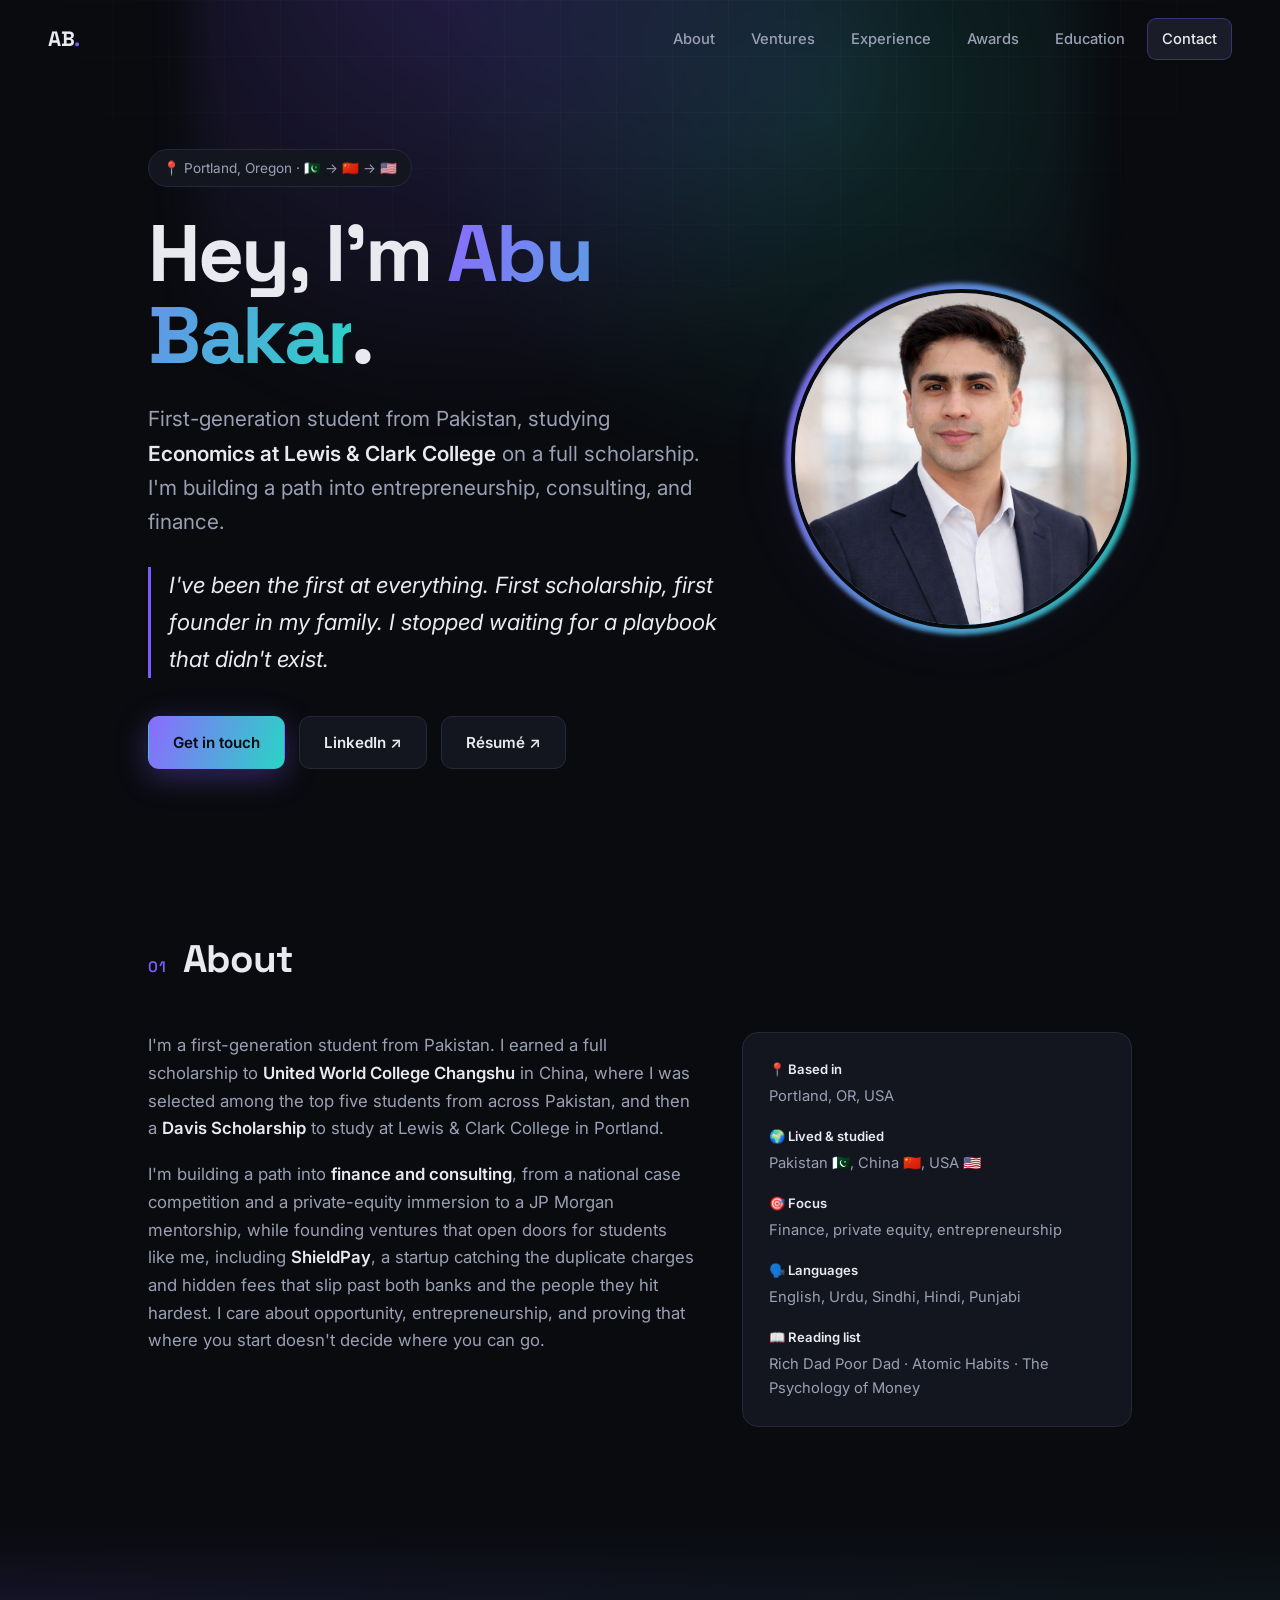
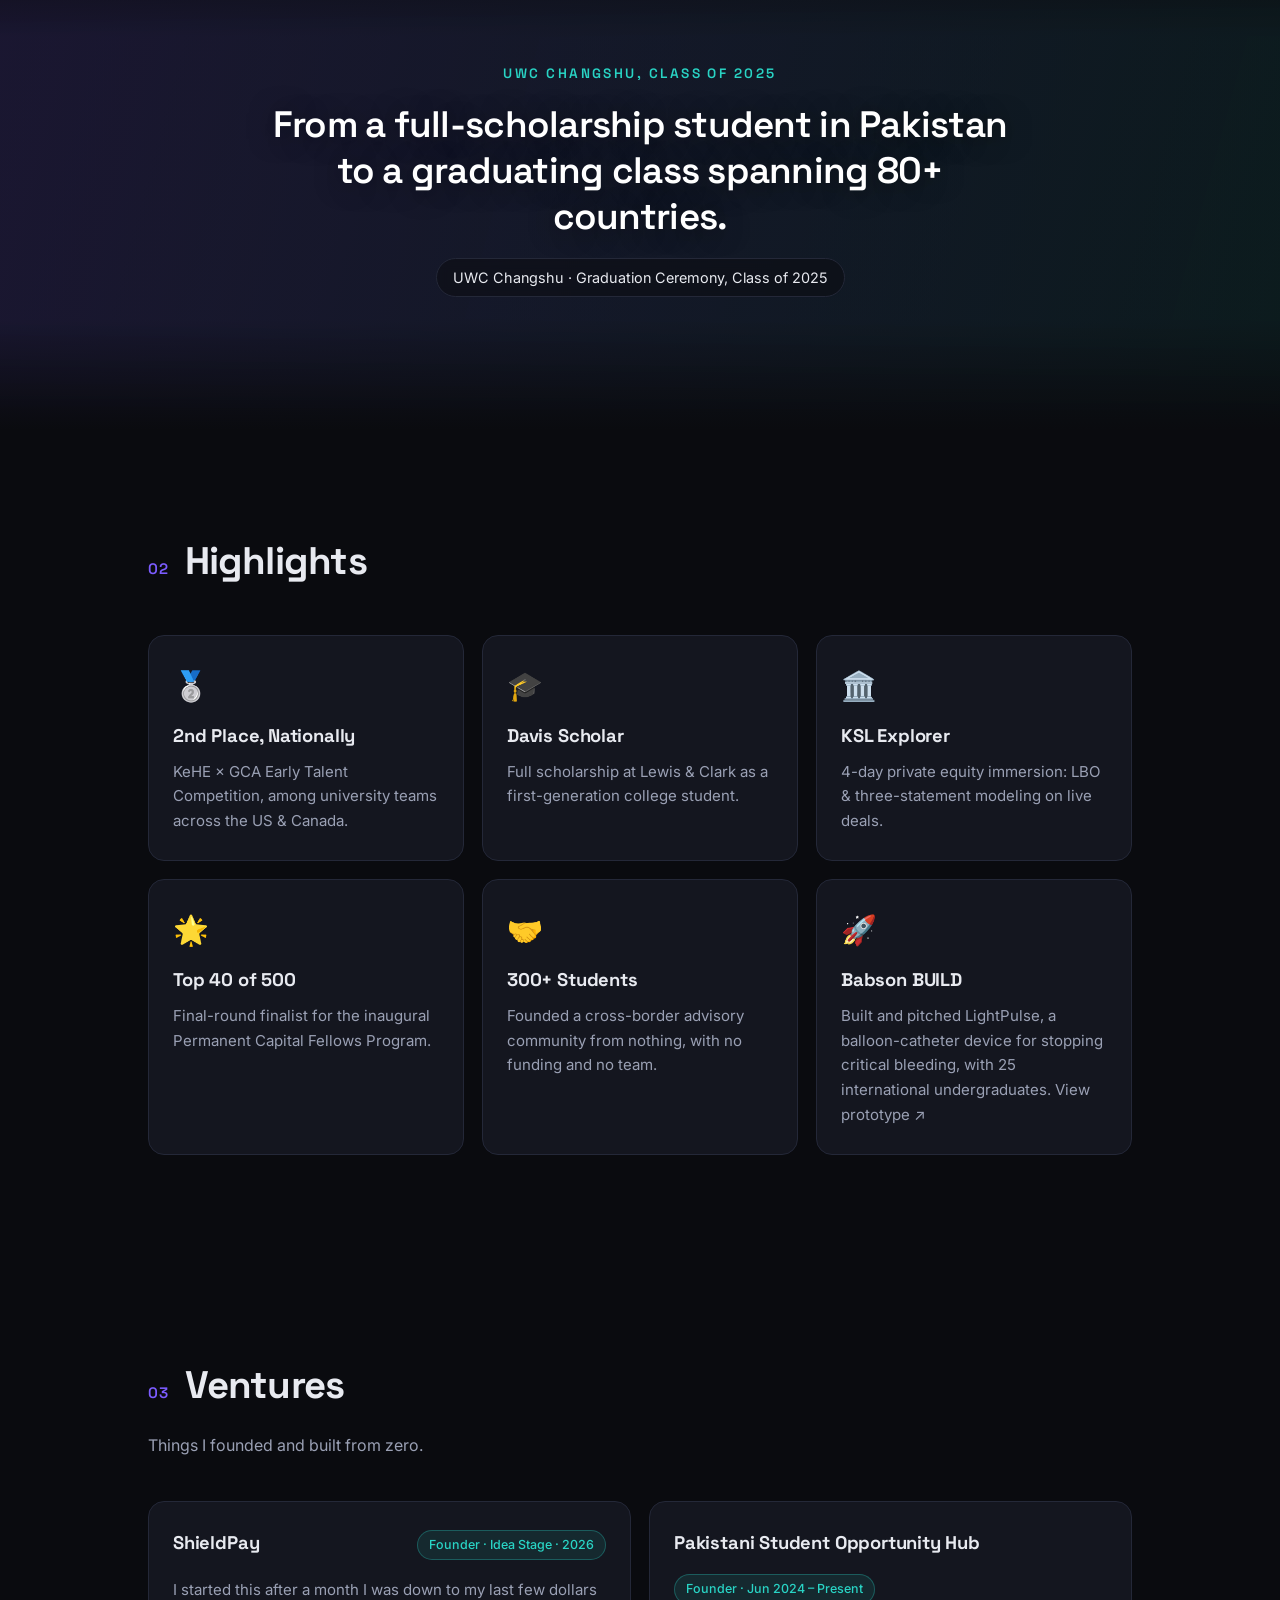
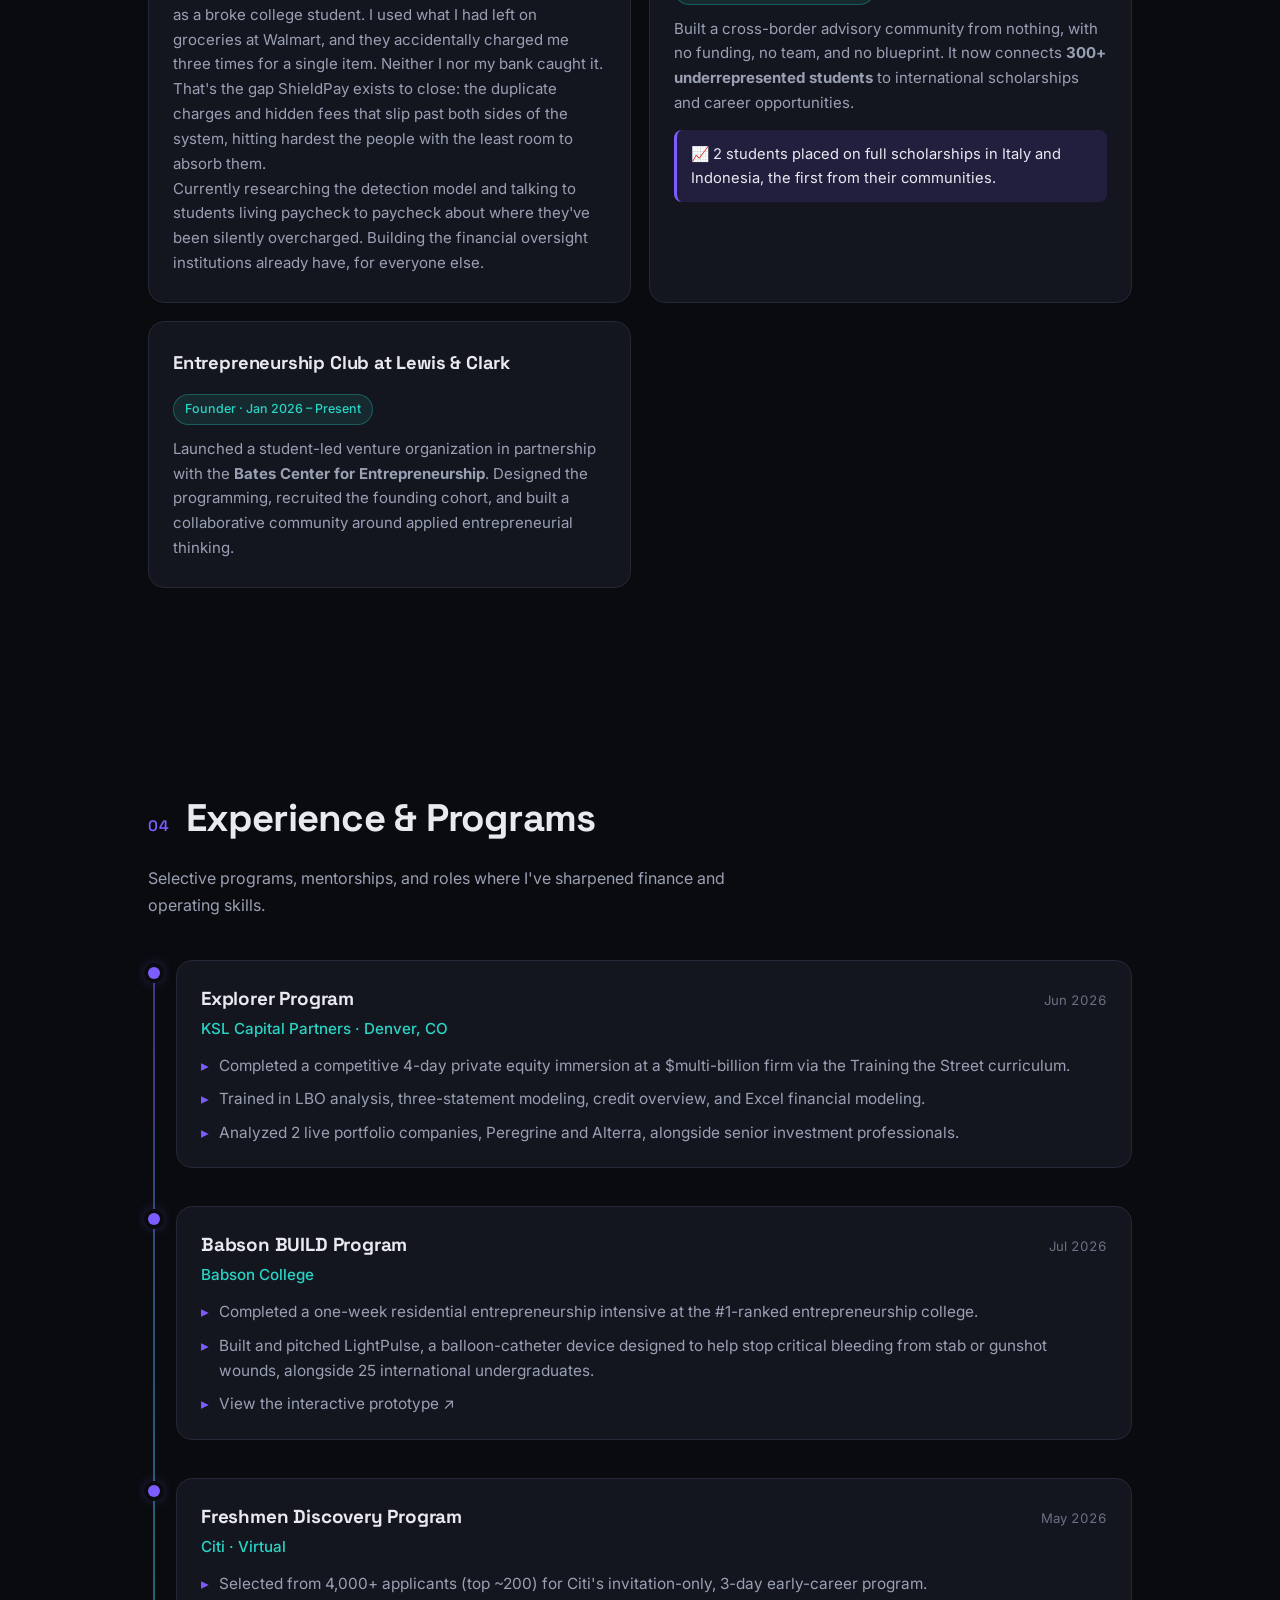
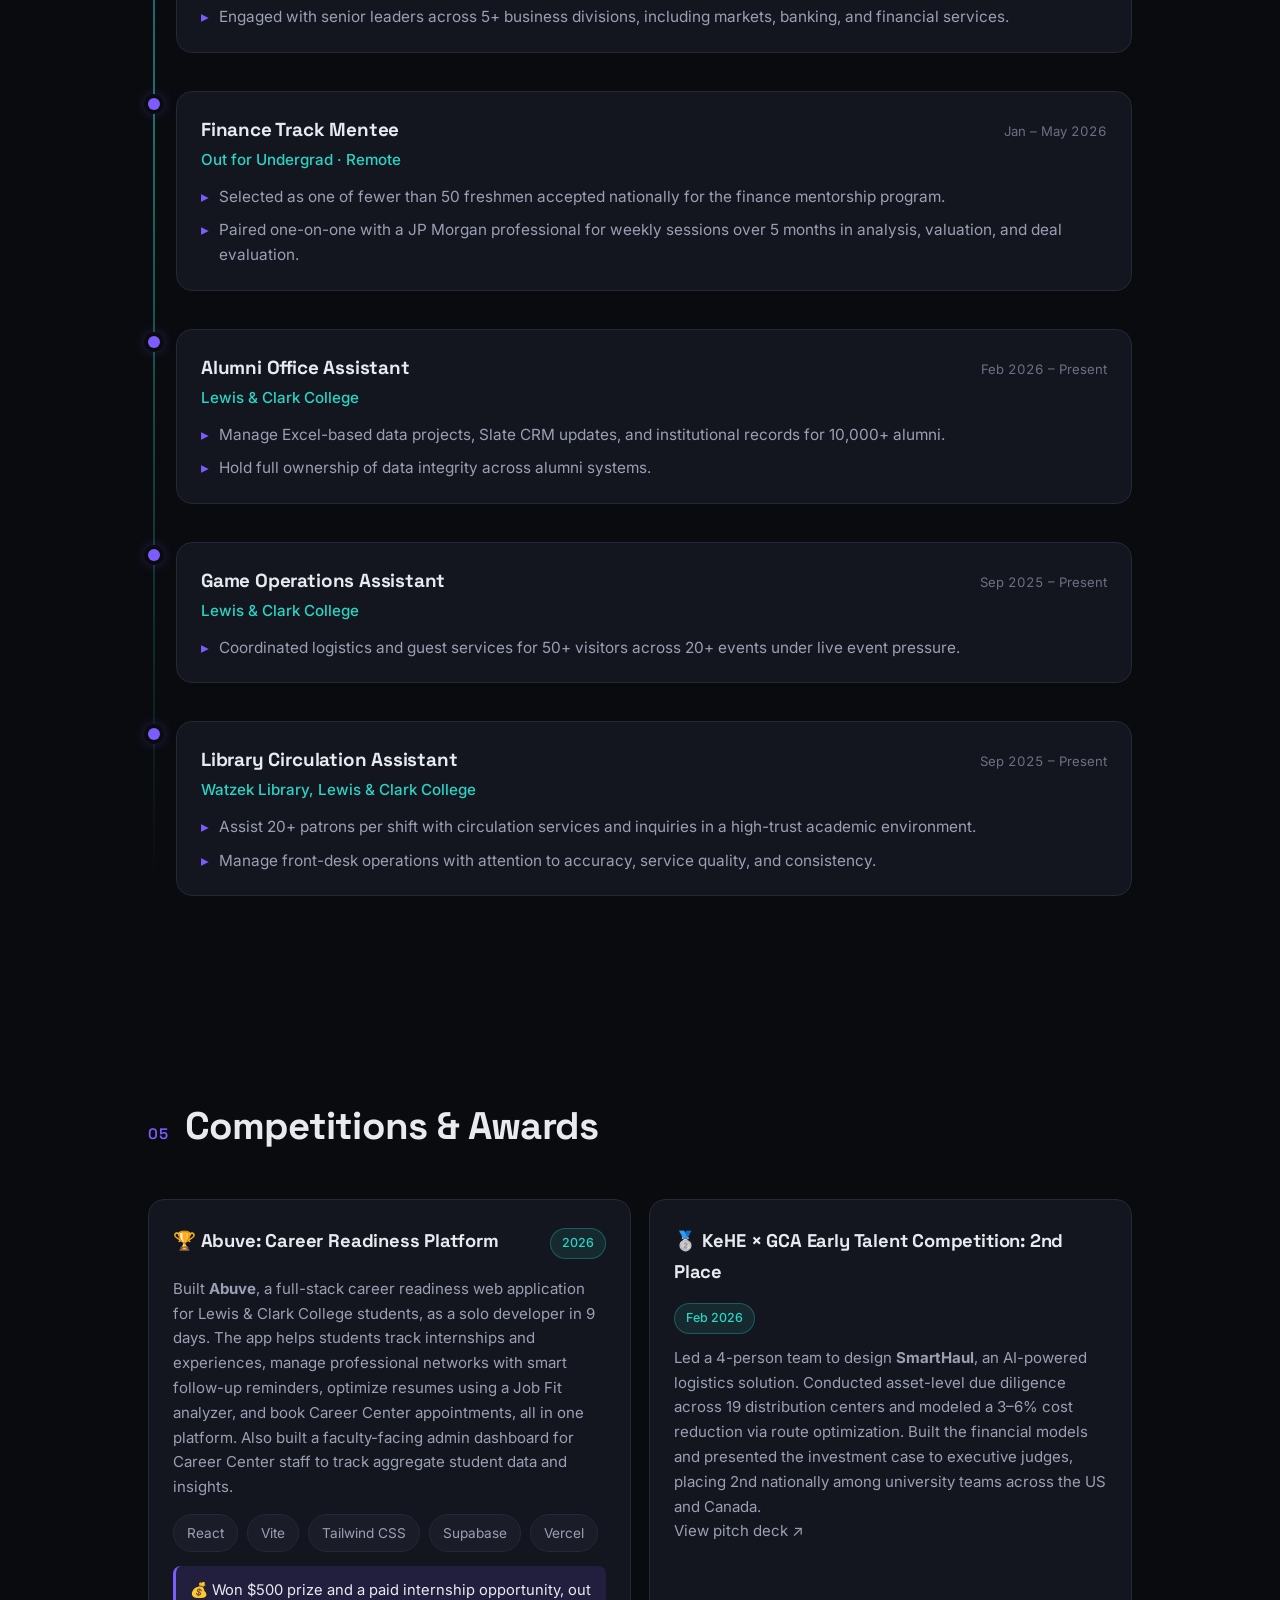
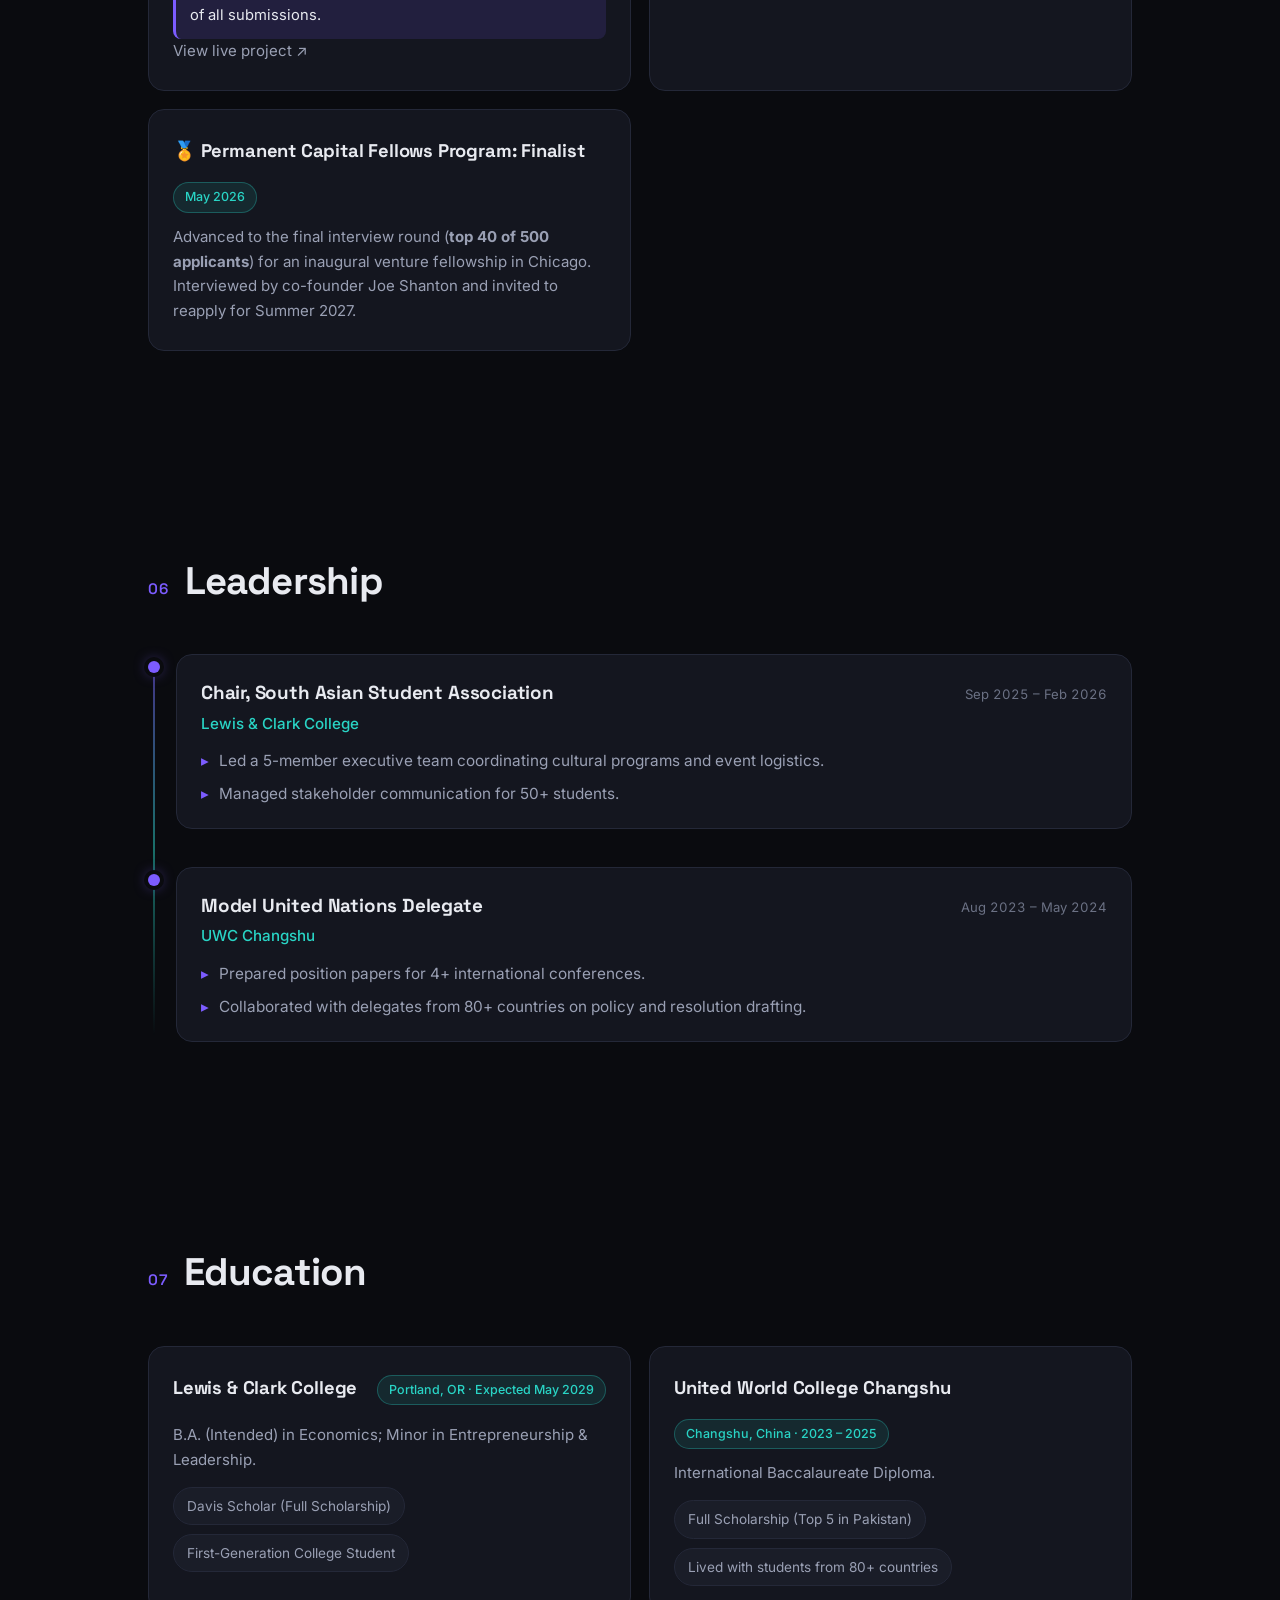
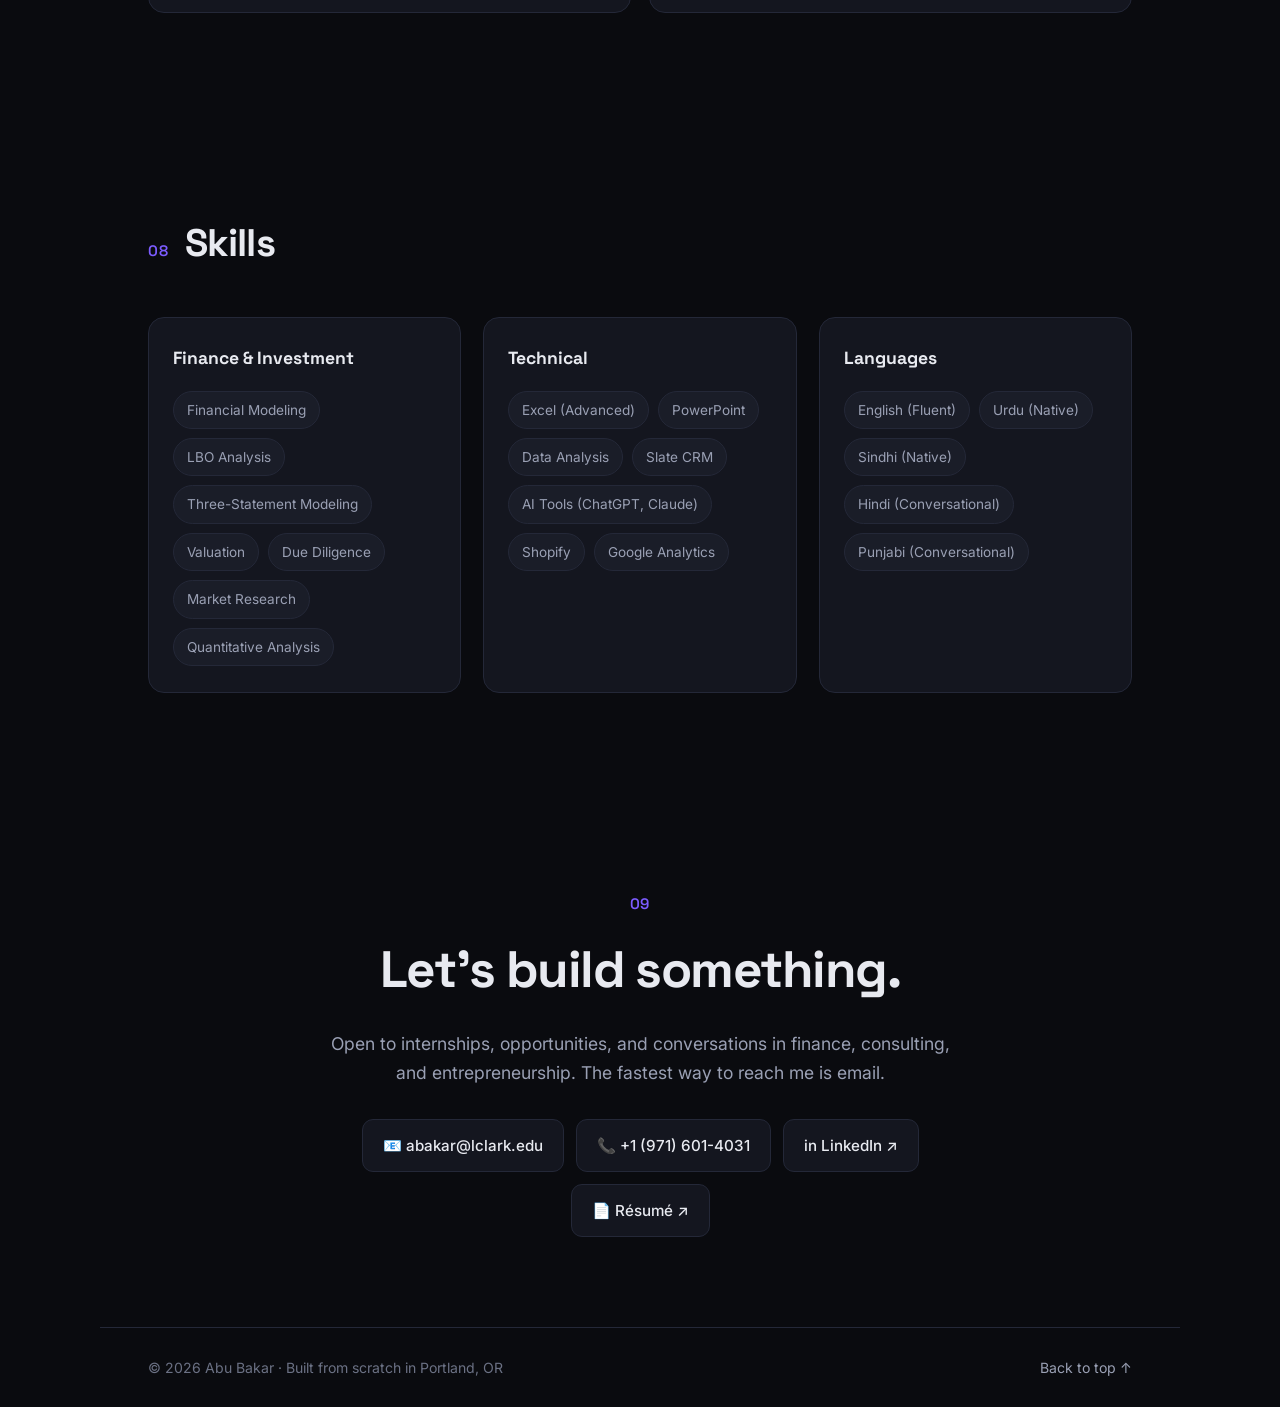
==== commit 5d16e3a3: "Add pitch deck link to KeHE competition award" ====
--- a/index.html
+++ b/index.html
@@ -376,6 +376,7 @@
             and presented the investment case to executive judges, placing 2nd nationally
             among university teams across the US and Canada.
           </p>
+          <p><a href="https://drive.google.com/file/d/1CL5Q5AinDunvU_4M77dRDUGfUltvf5IZ/view?usp=sharing" target="_blank" rel="noopener">View pitch deck ↗</a></p>
         </article>
 
         <article class="card reveal">
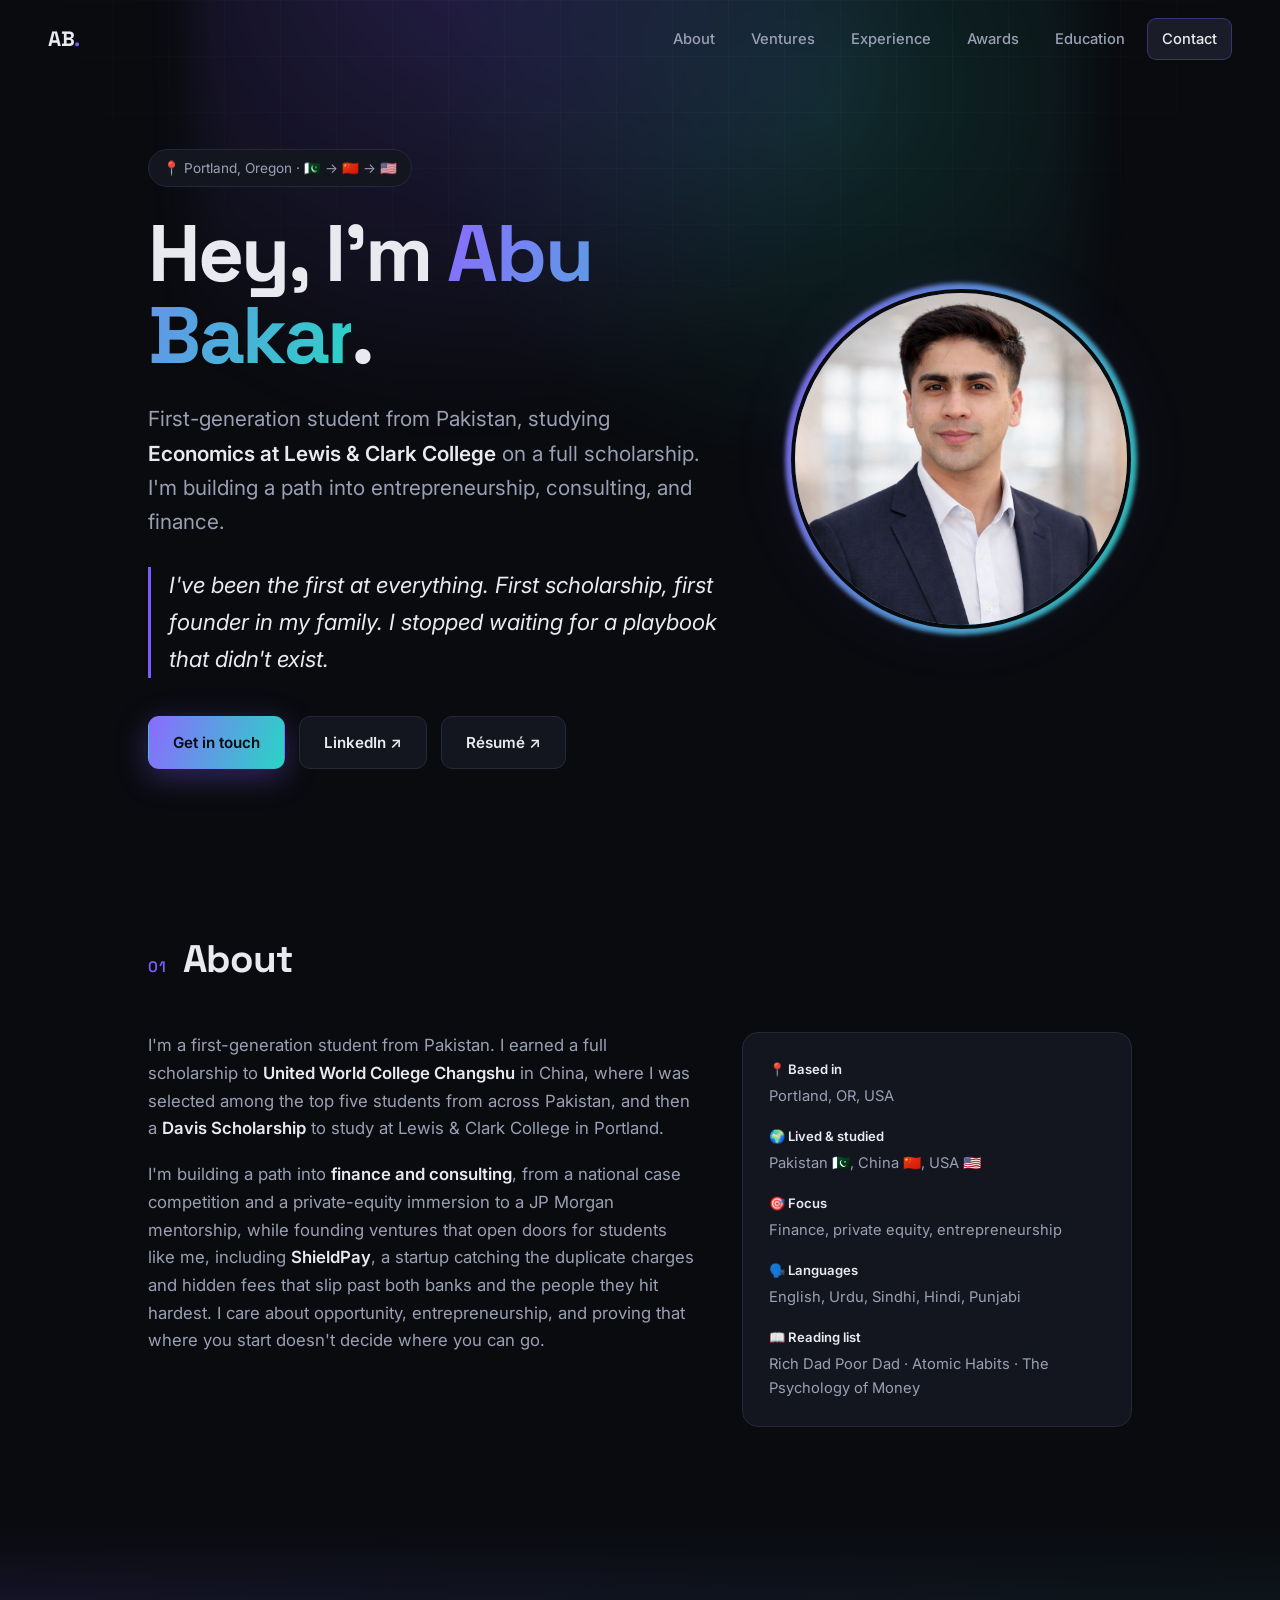
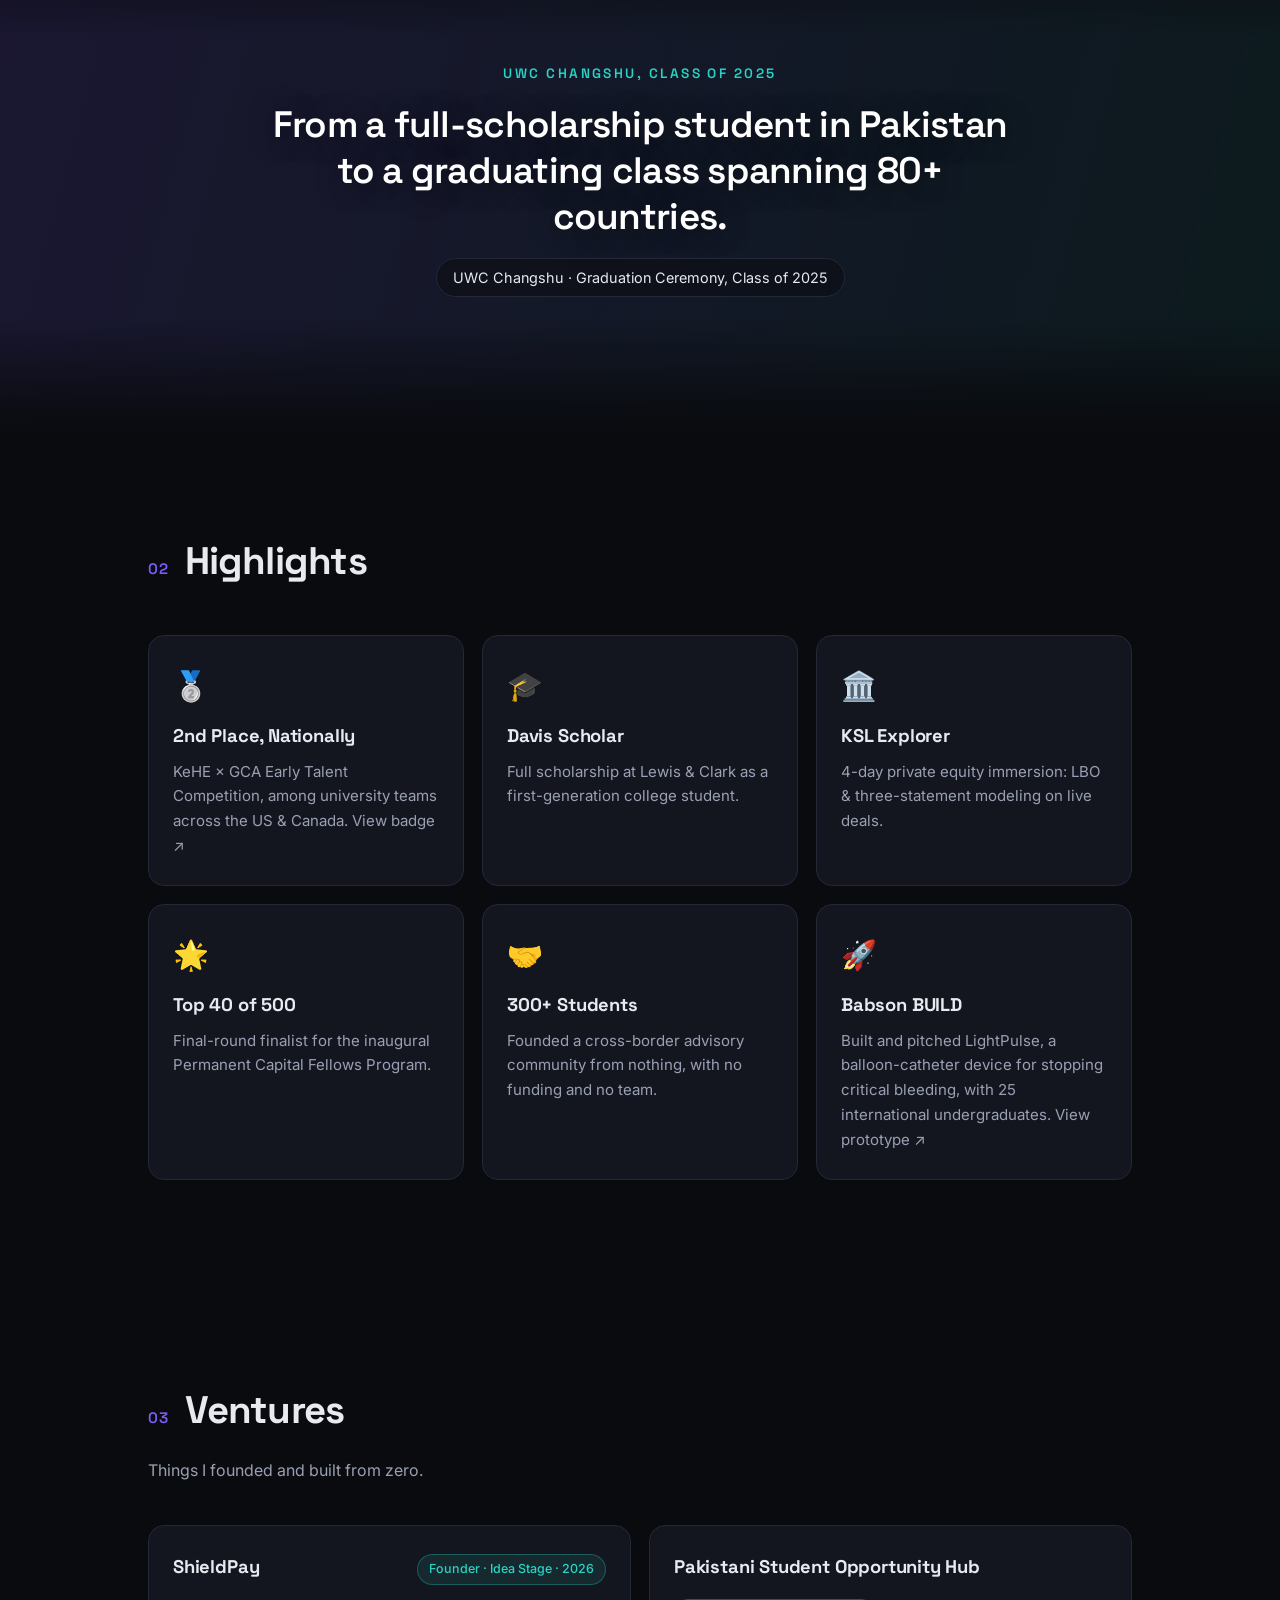
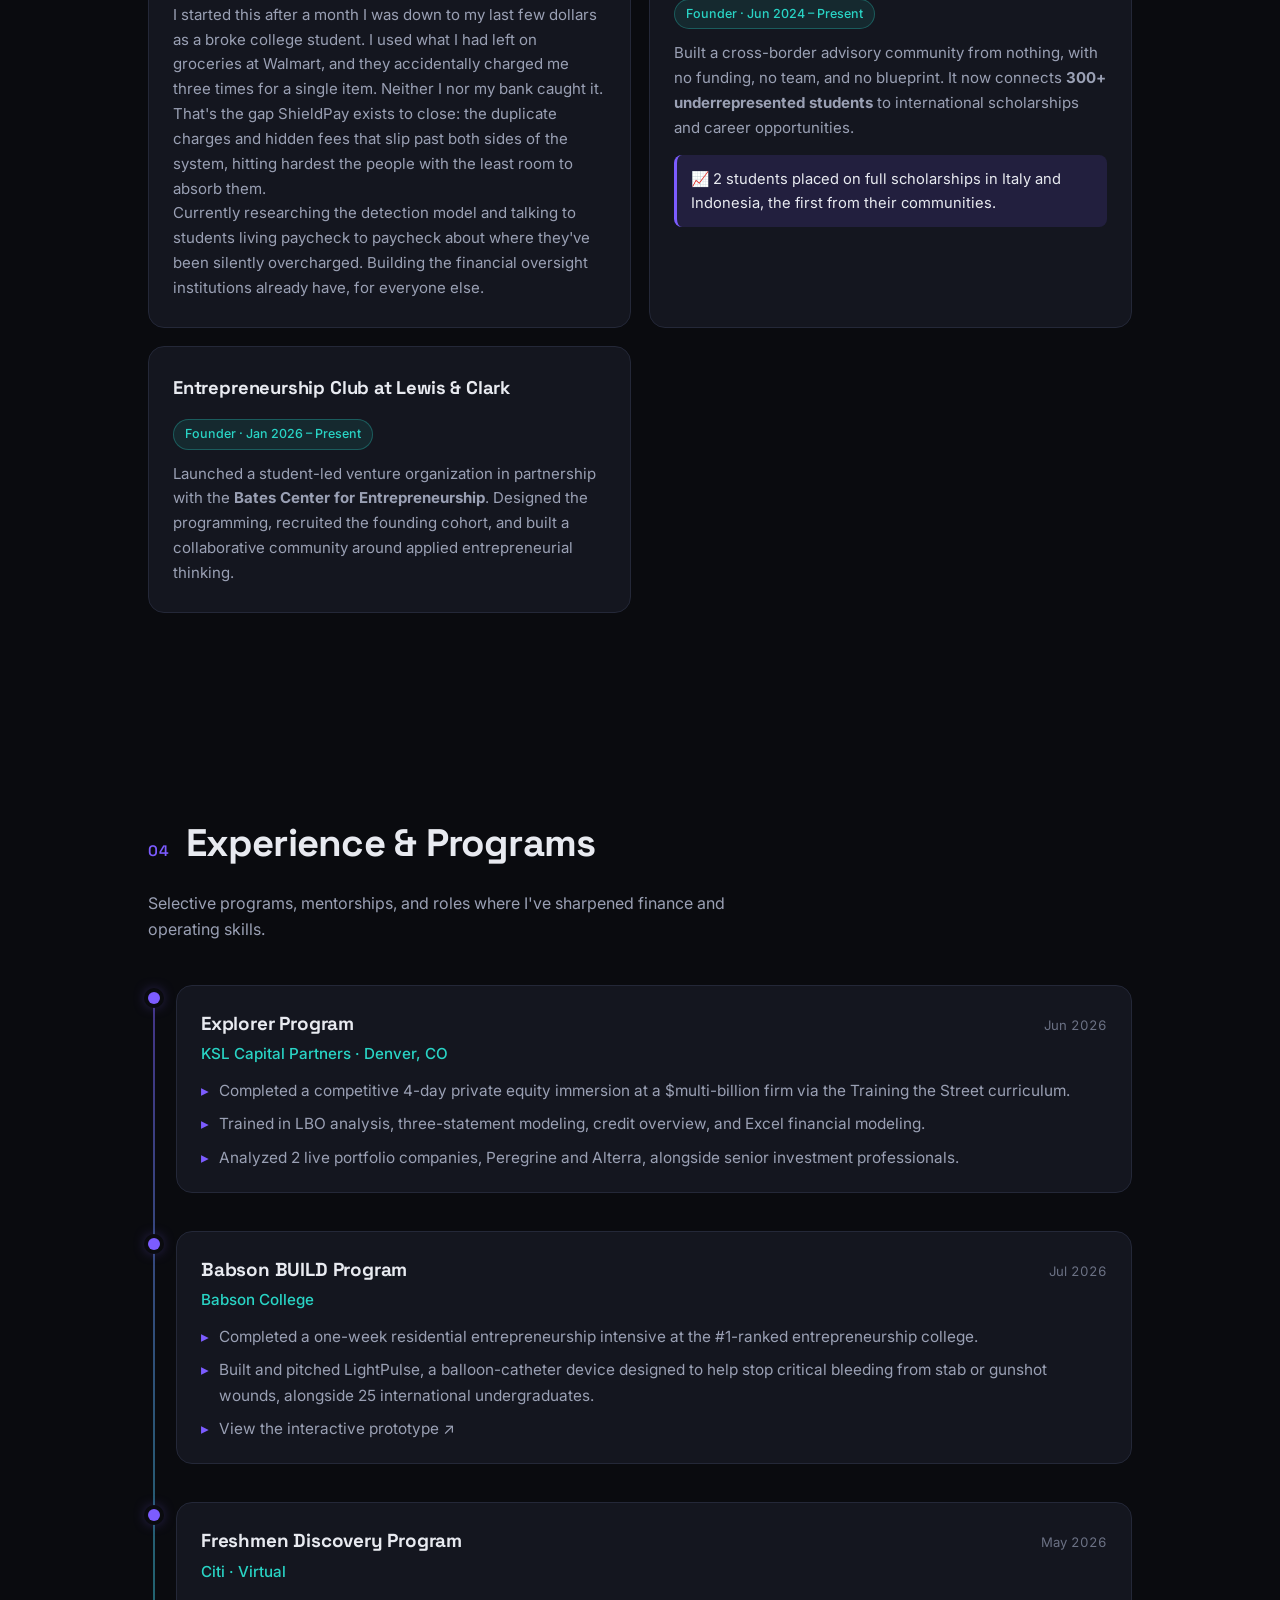
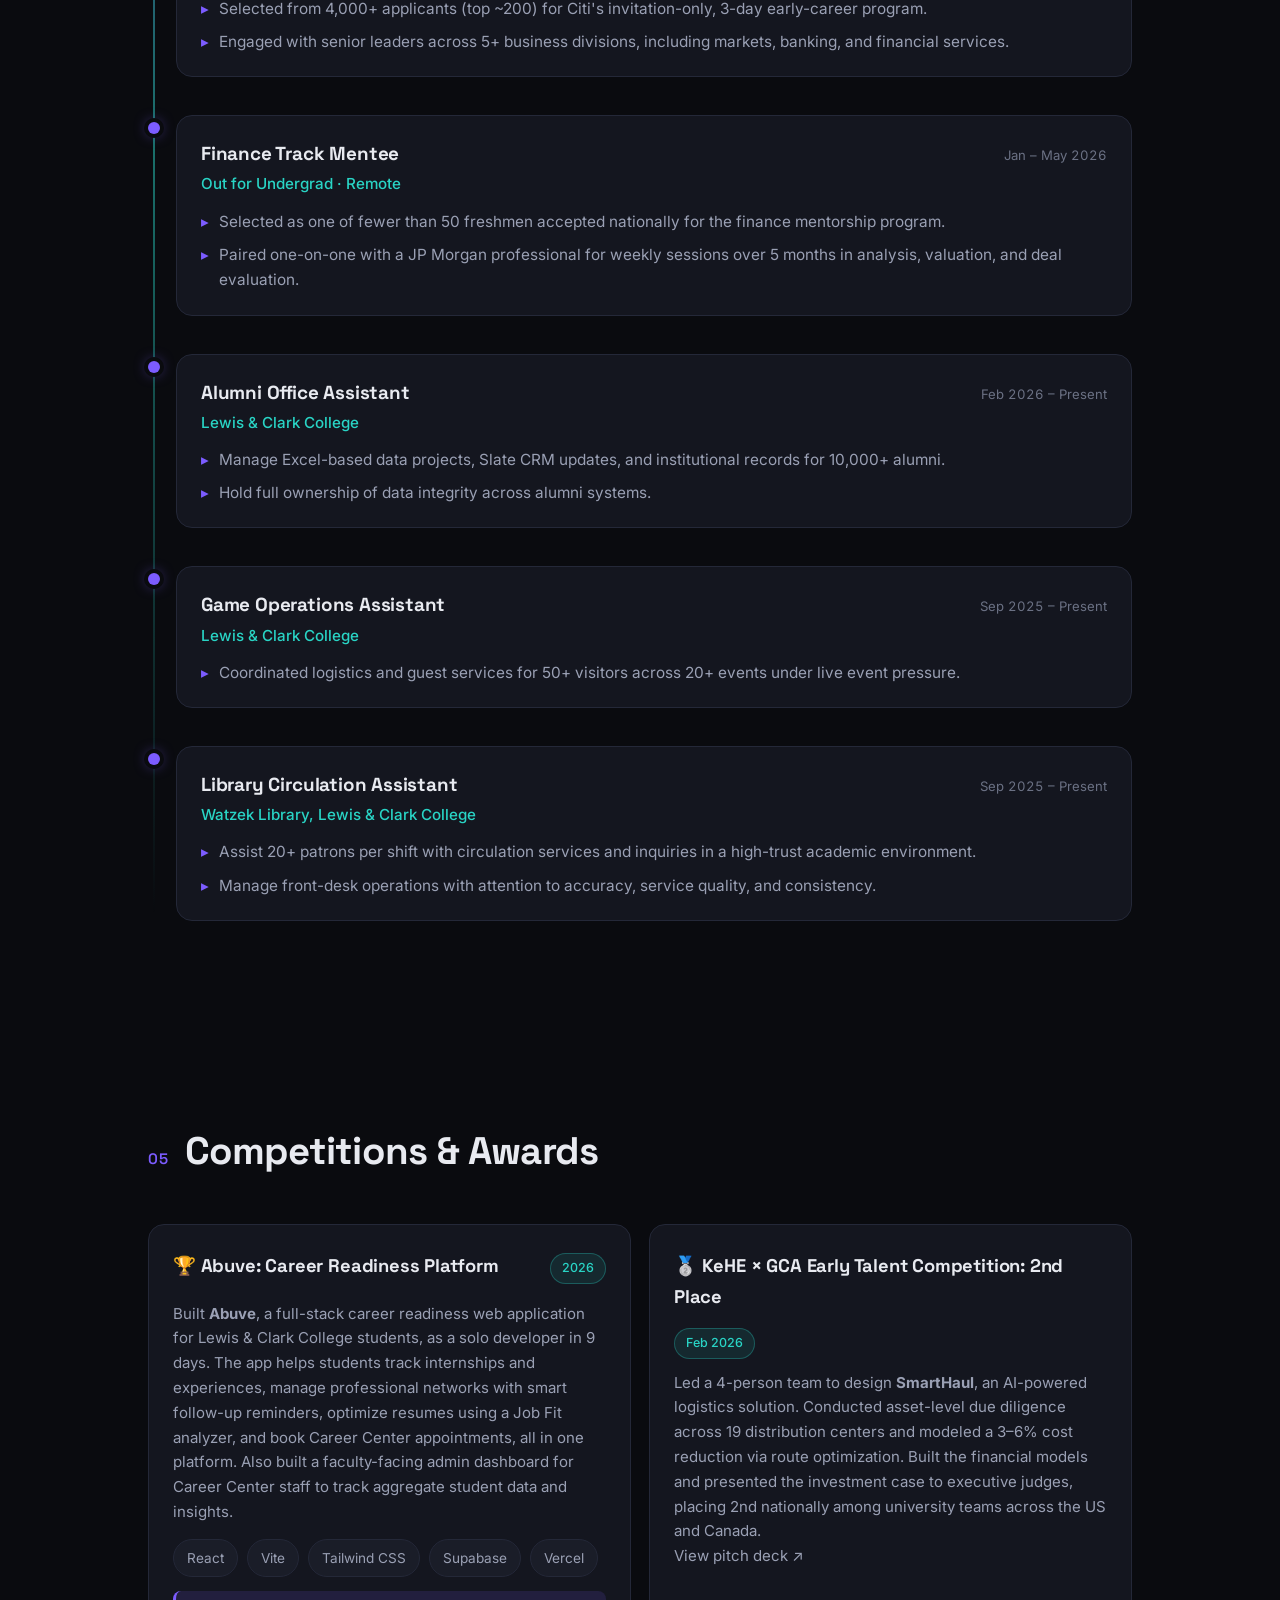
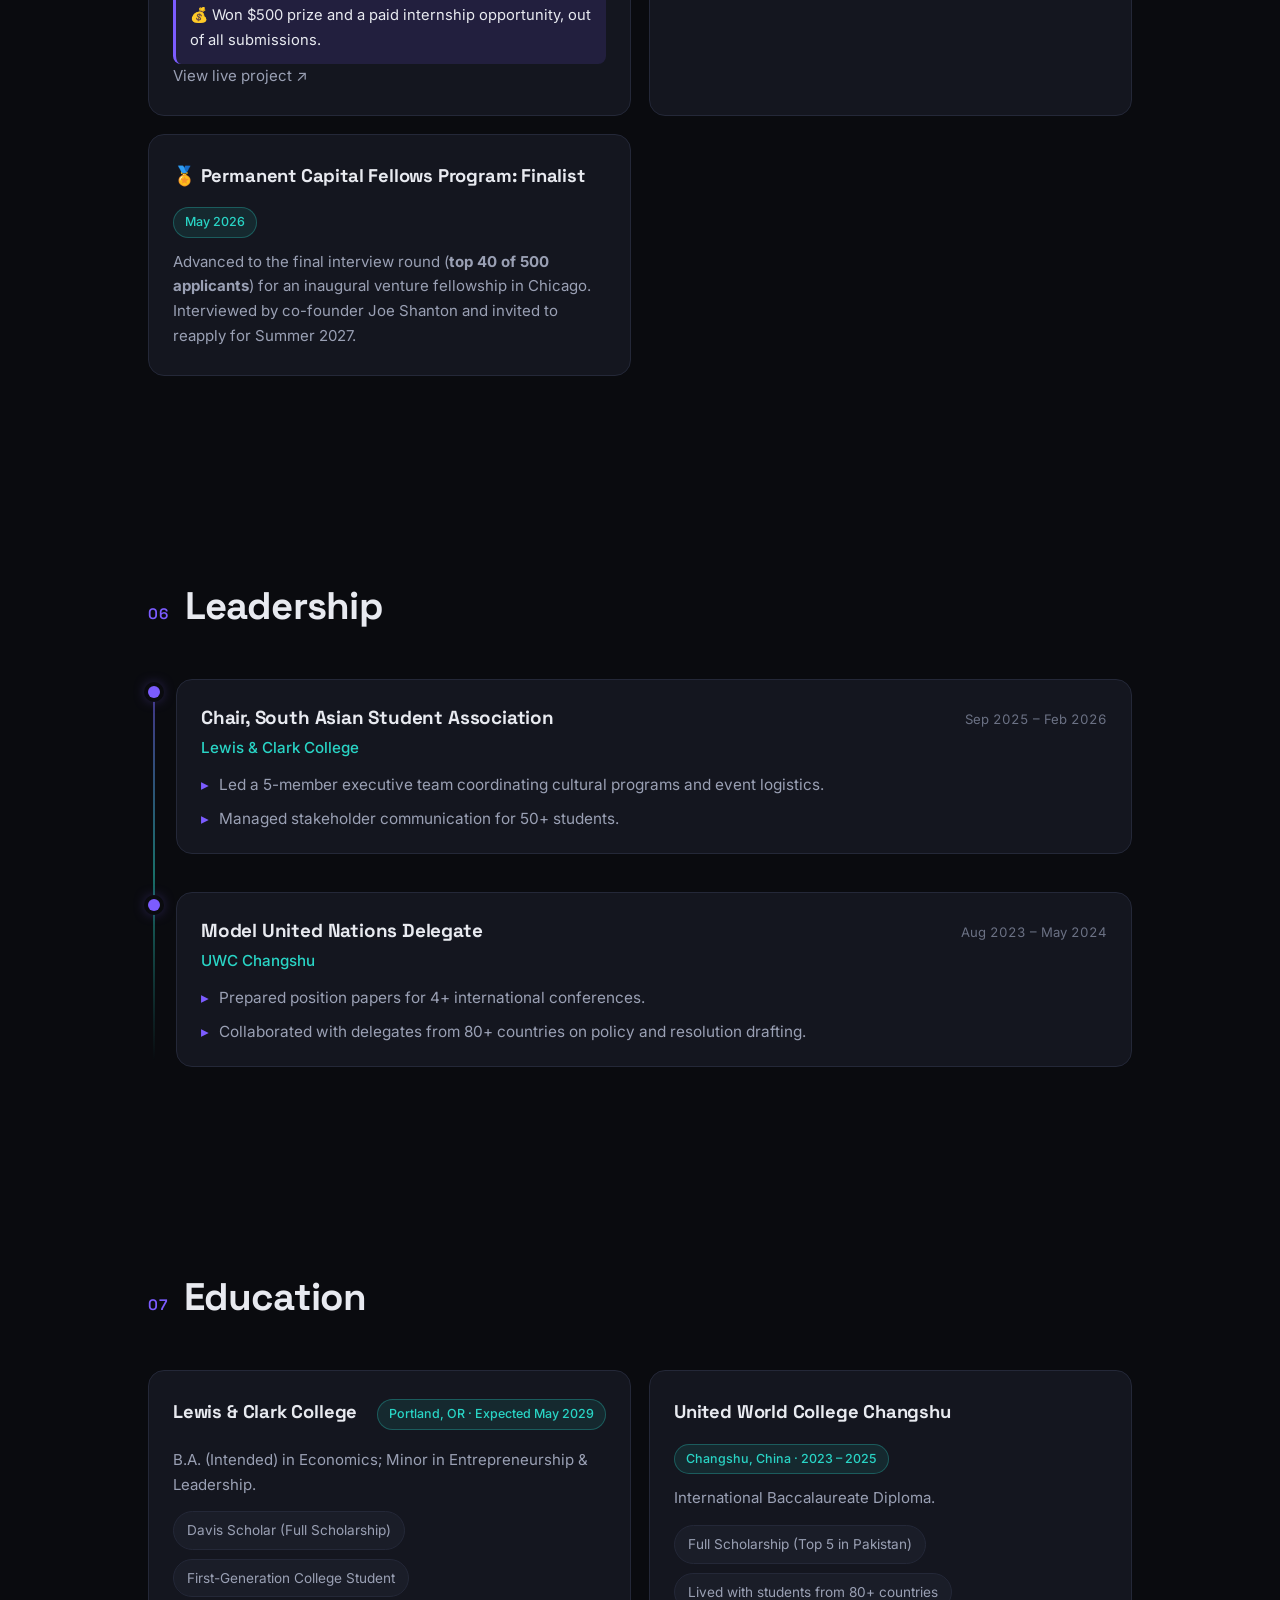
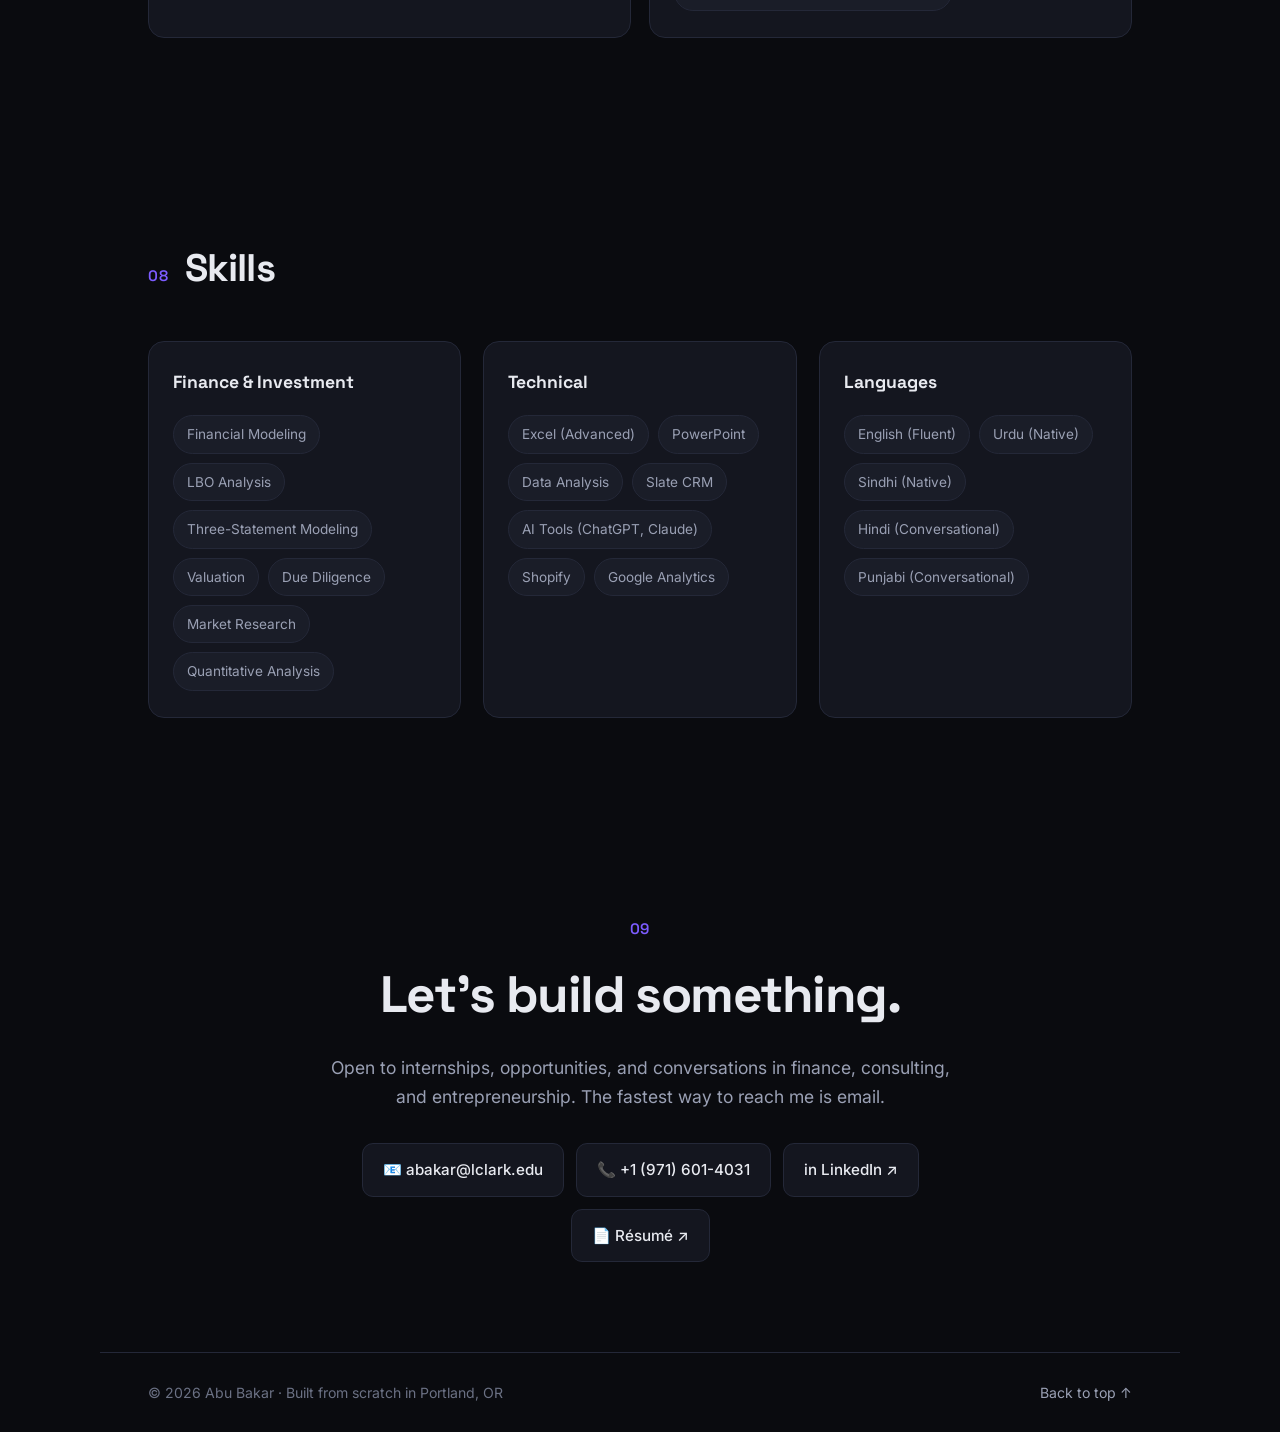
==== commit c7b9b54c: "Add 2nd place badge link to Highlights section" ====
--- a/index.html
+++ b/index.html
@@ -128,7 +128,7 @@
         <article class="card reveal">
           <div class="card__icon">🥈</div>
           <h3>2nd Place, Nationally</h3>
-          <p>KeHE × GCA Early Talent Competition, among university teams across the US &amp; Canada.</p>
+          <p>KeHE × GCA Early Talent Competition, among university teams across the US &amp; Canada. <a href="https://drive.google.com/file/d/1jz3n8mnmMMnm-aWA_zxJFuzs7SEOuMi2/view?usp=sharing" target="_blank" rel="noopener">View badge ↗</a></p>
         </article>
         <article class="card reveal">
           <div class="card__icon">🎓</div>
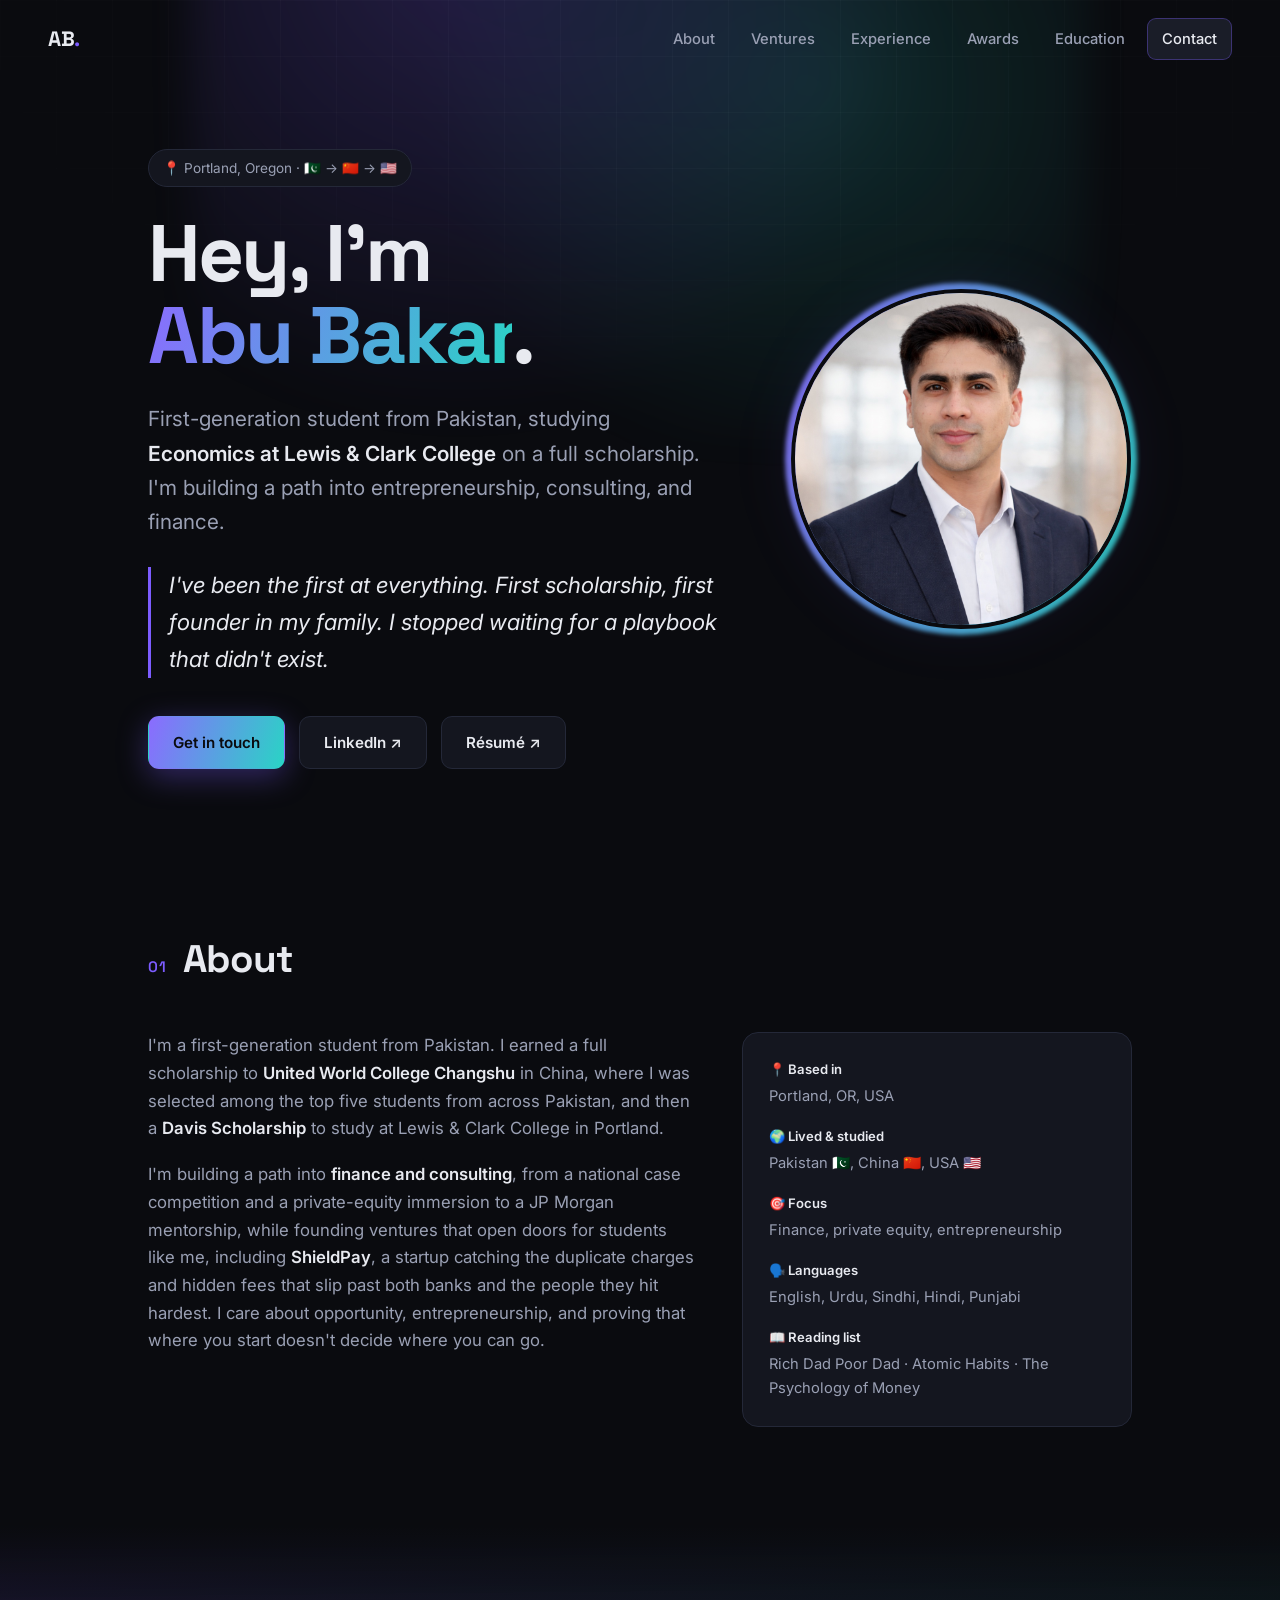
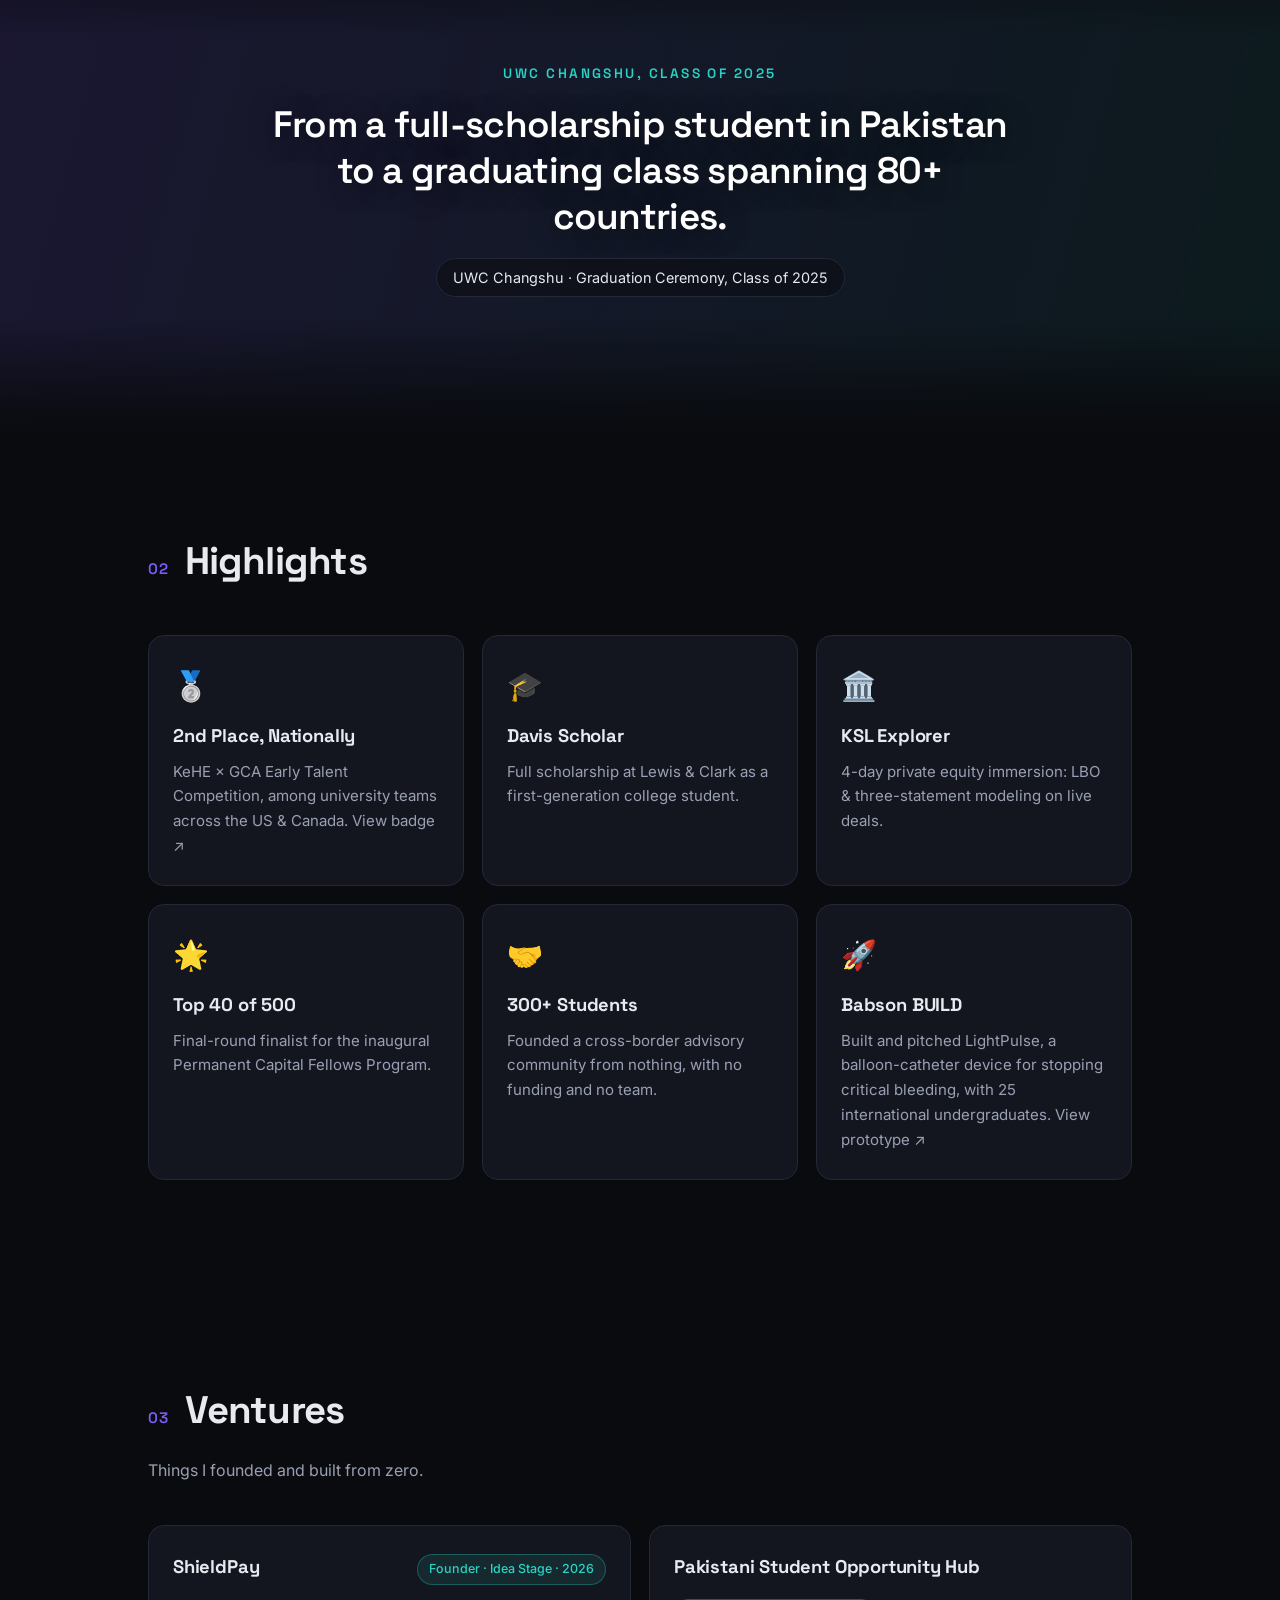
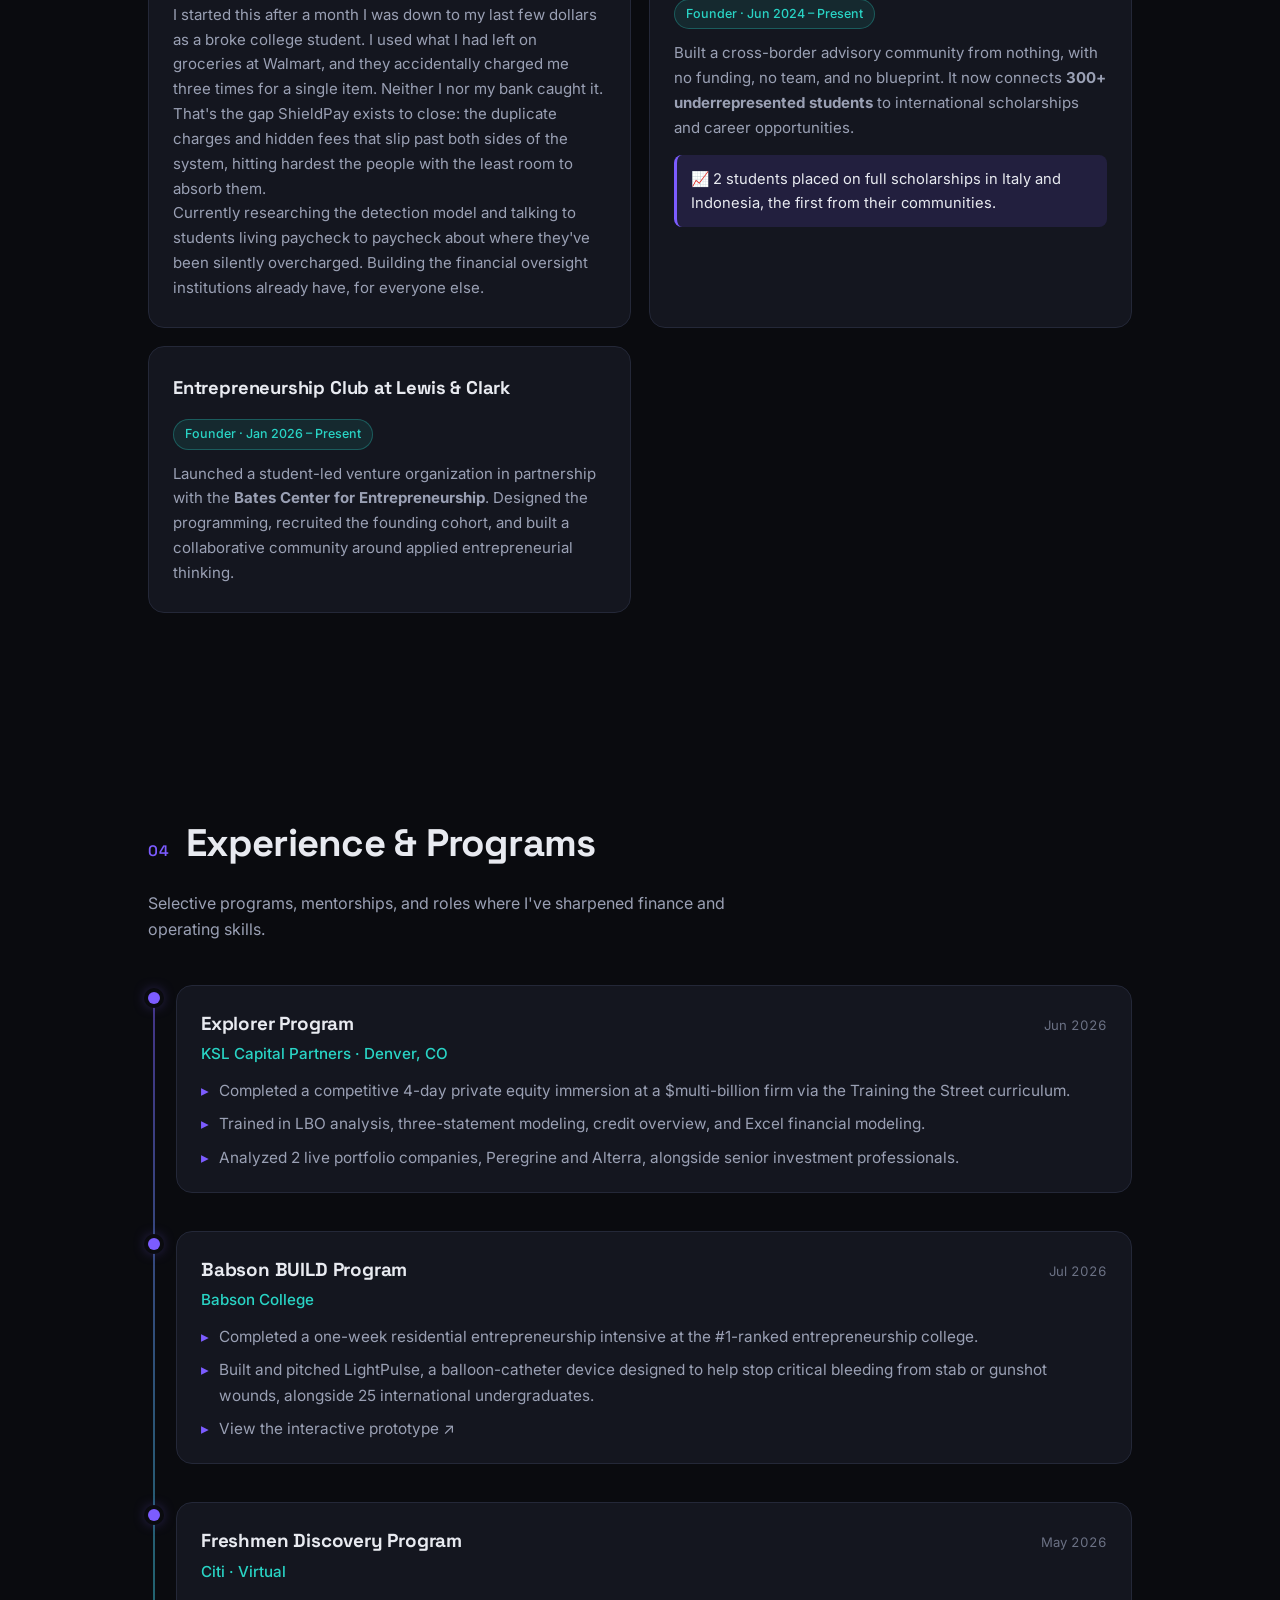
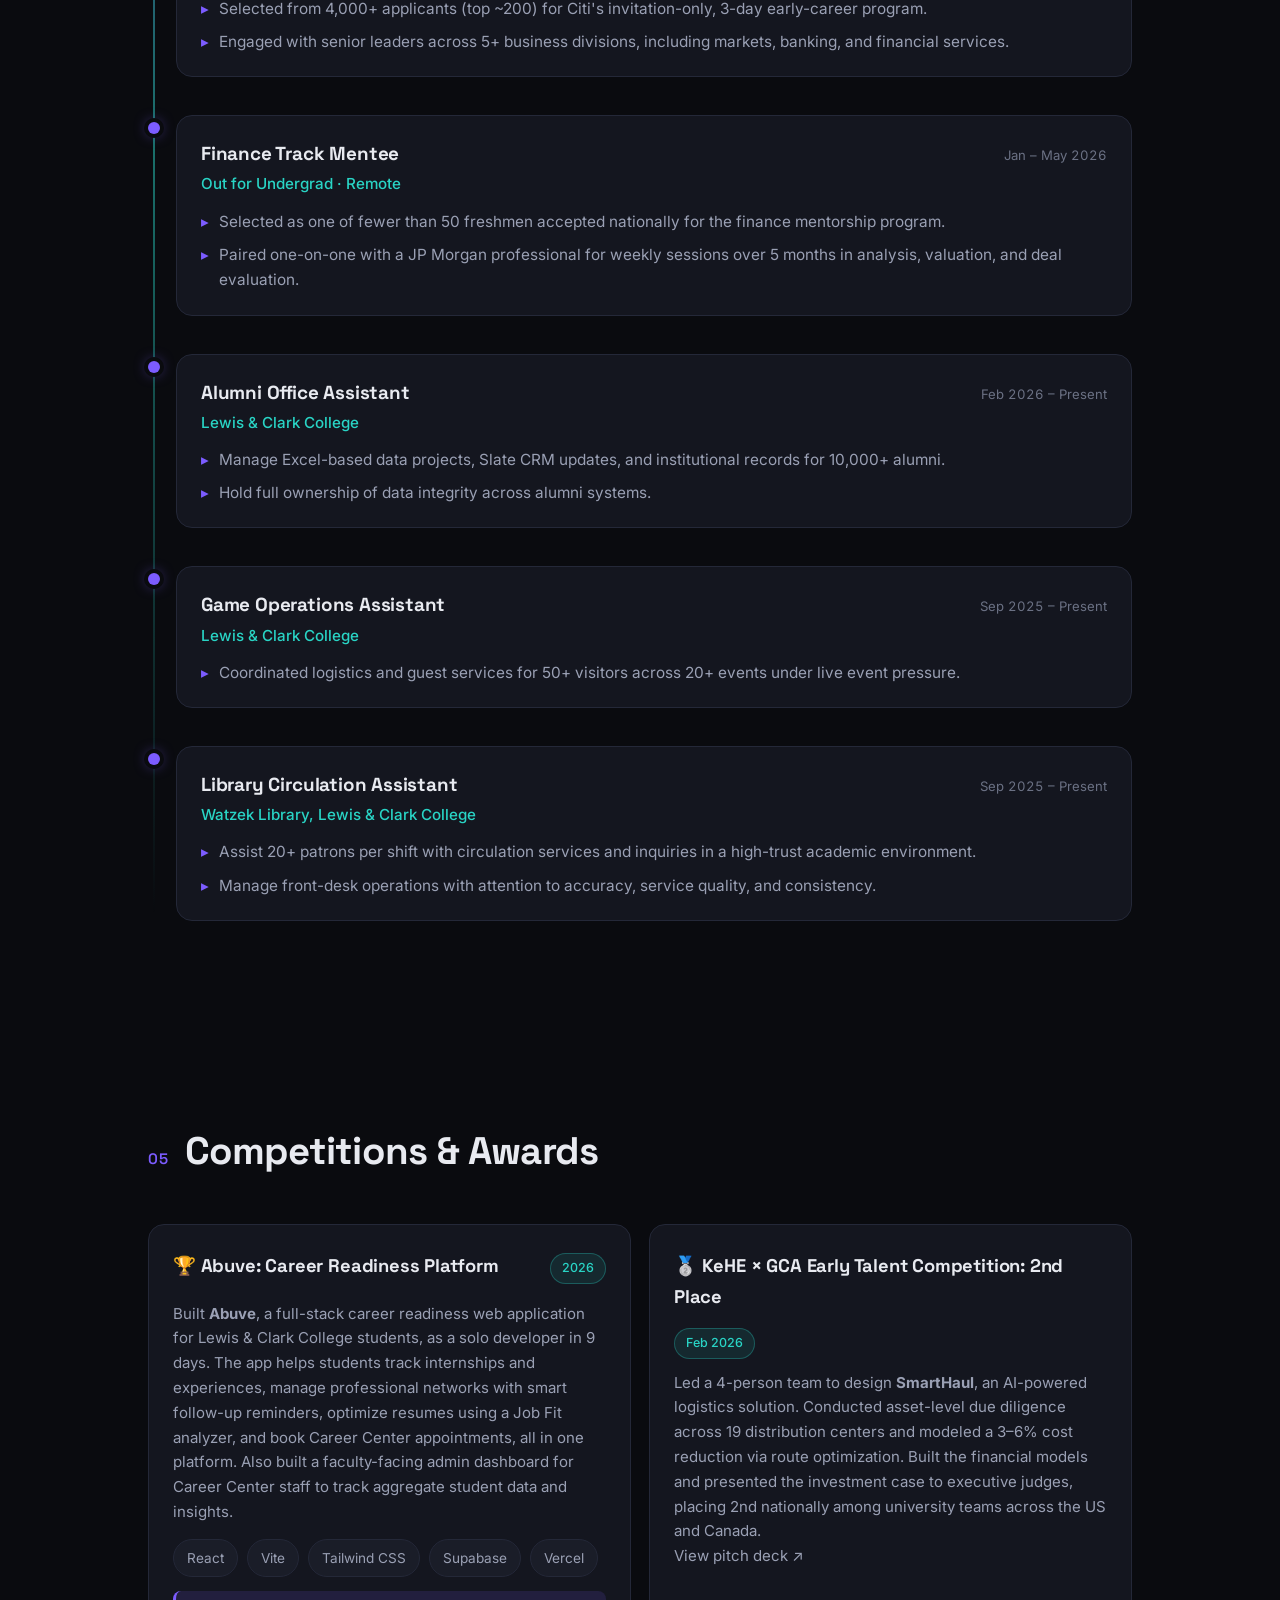
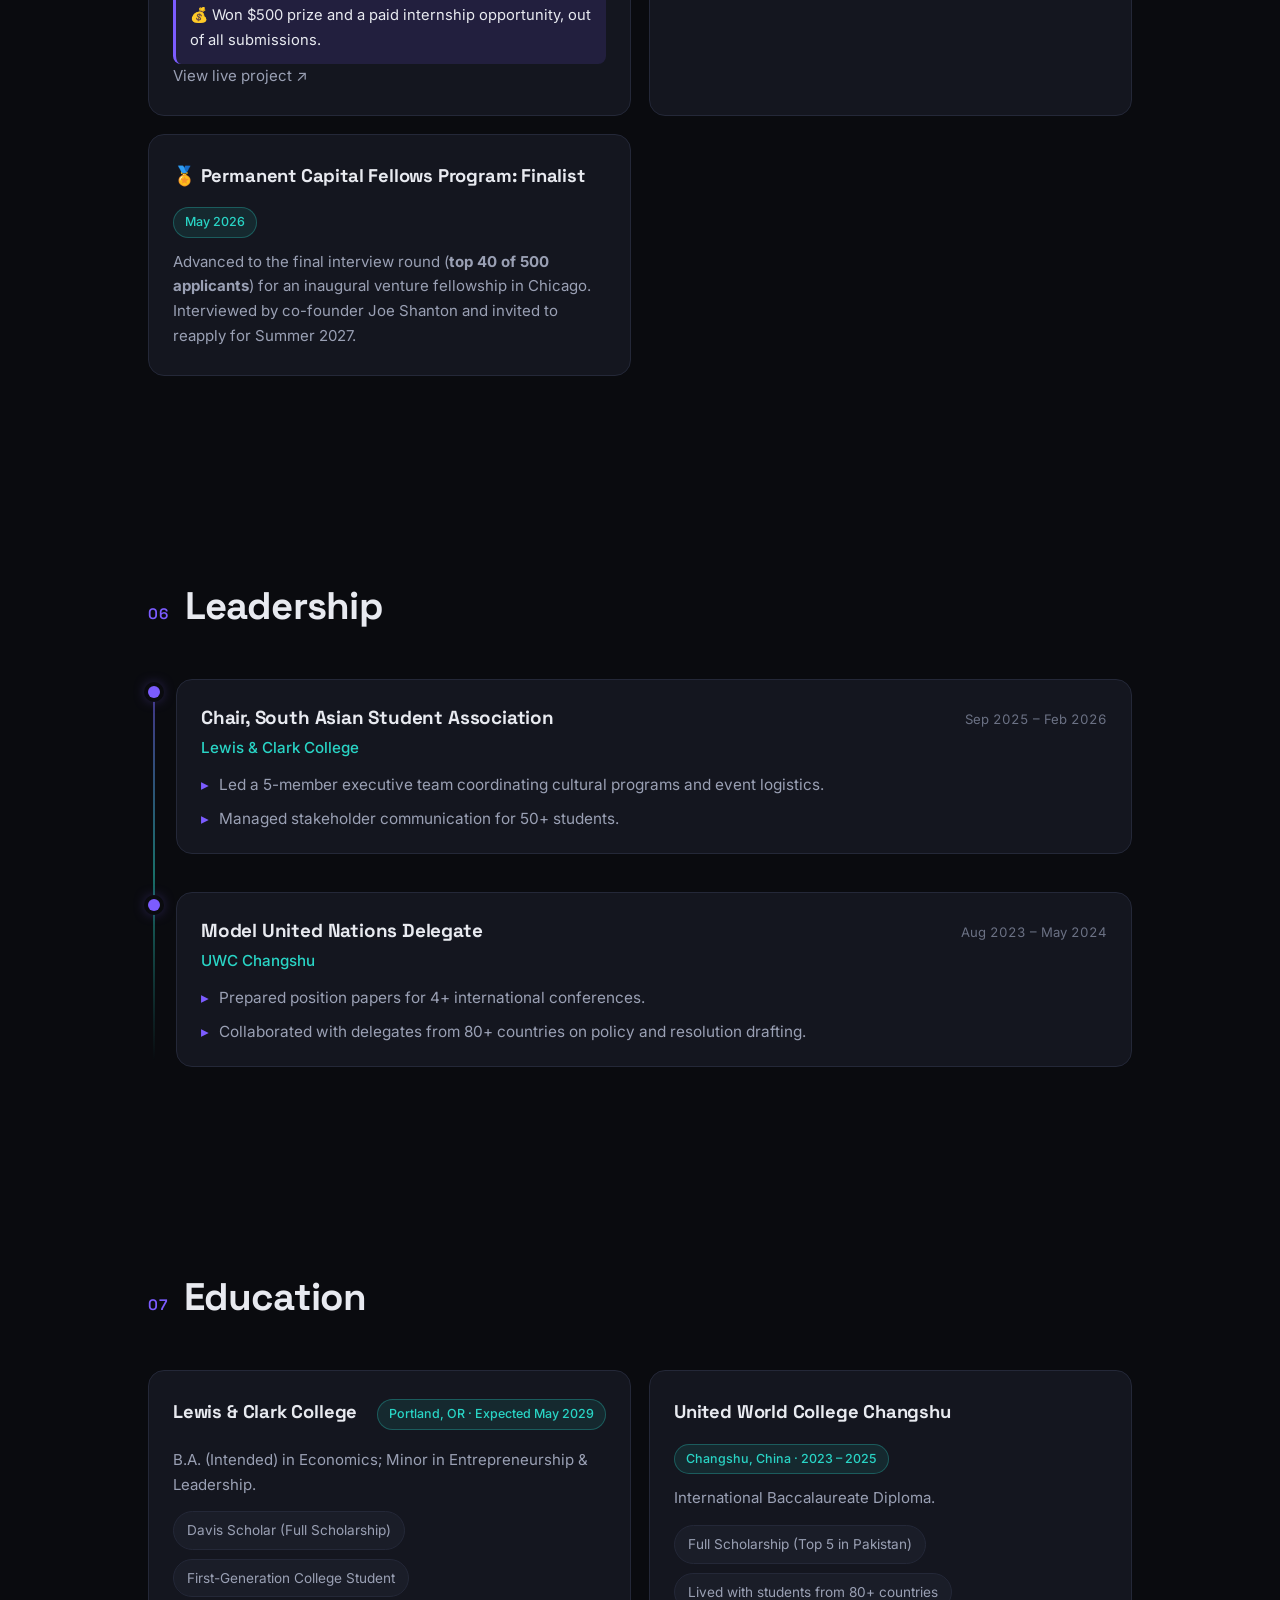
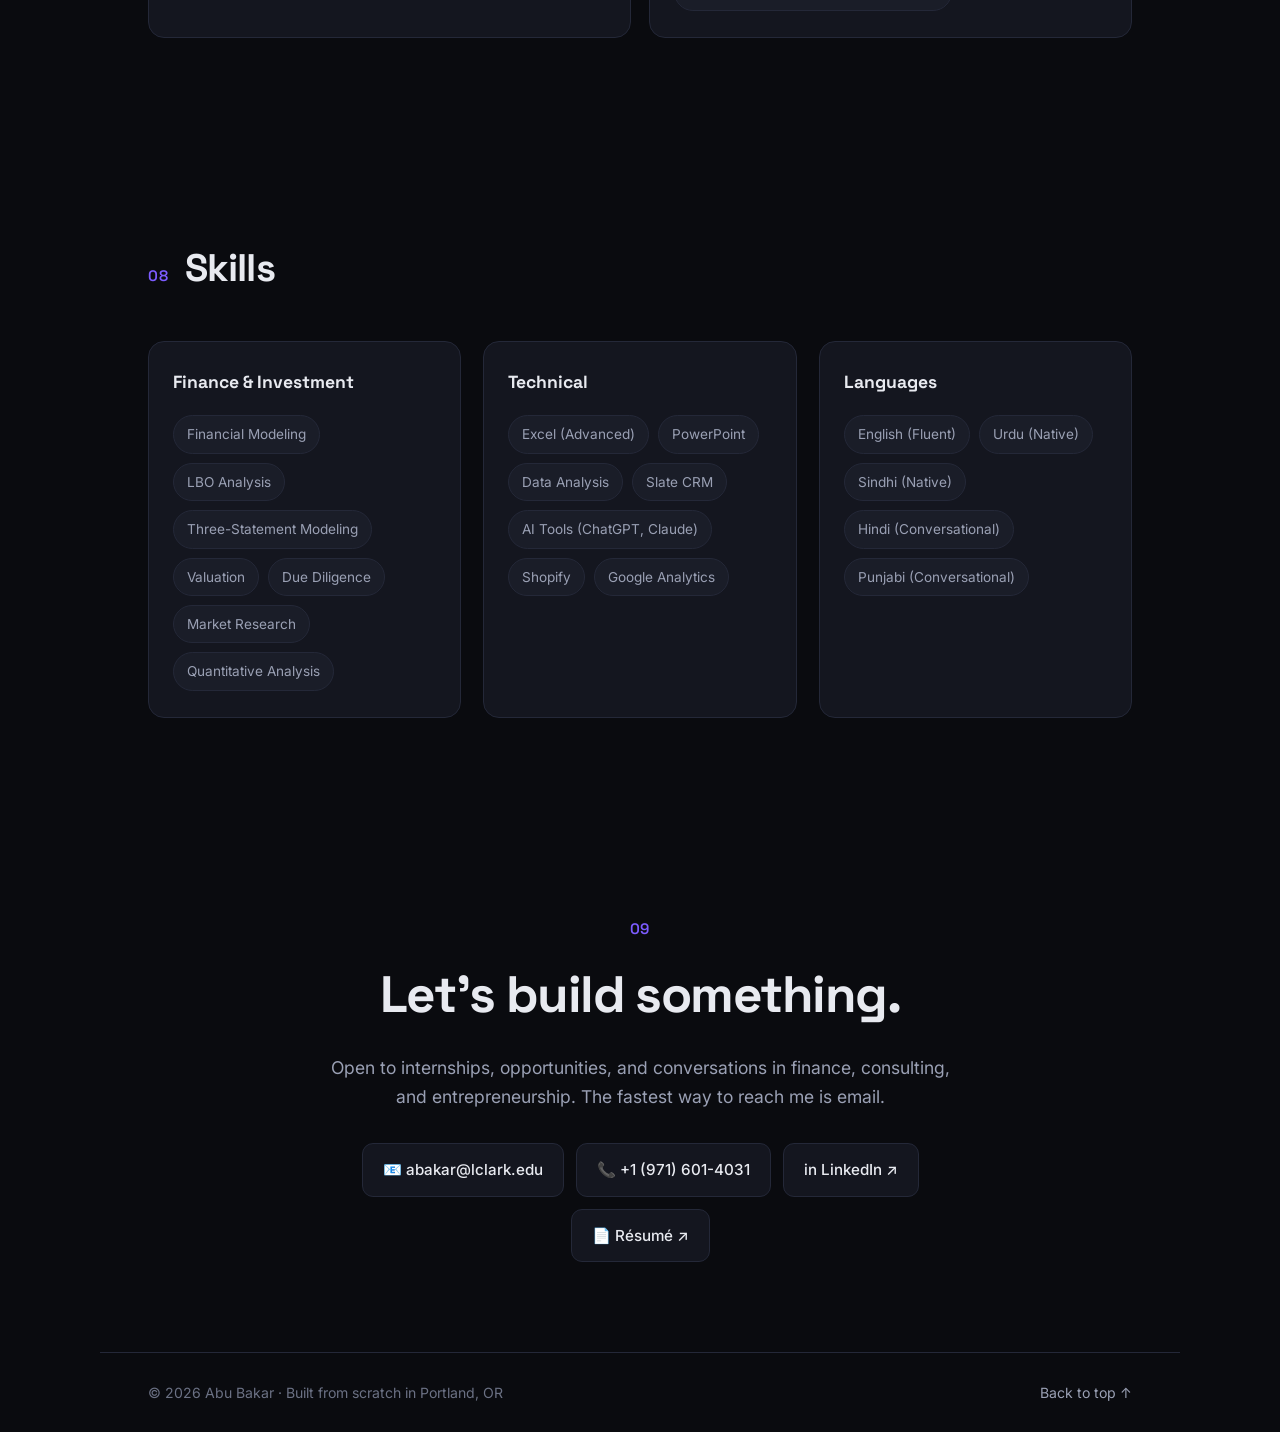
==== commit 59769b4f: "Fix hero name line break so Abu Bakar stays together" ====
--- a/index.html
+++ b/index.html
@@ -48,7 +48,7 @@
       <div class="hero__content">
         <div class="reveal hero__eyebrow">📍 Portland, Oregon · 🇵🇰 → 🇨🇳 → 🇺🇸</div>
         <h1 class="reveal hero__title">
-          Hey, I'm <span class="grad">Abu Bakar</span>.
+          Hey, I'm<br /><span class="grad">Abu Bakar</span>.
         </h1>
         <p class="reveal hero__lead">
           First-generation student from Pakistan, studying
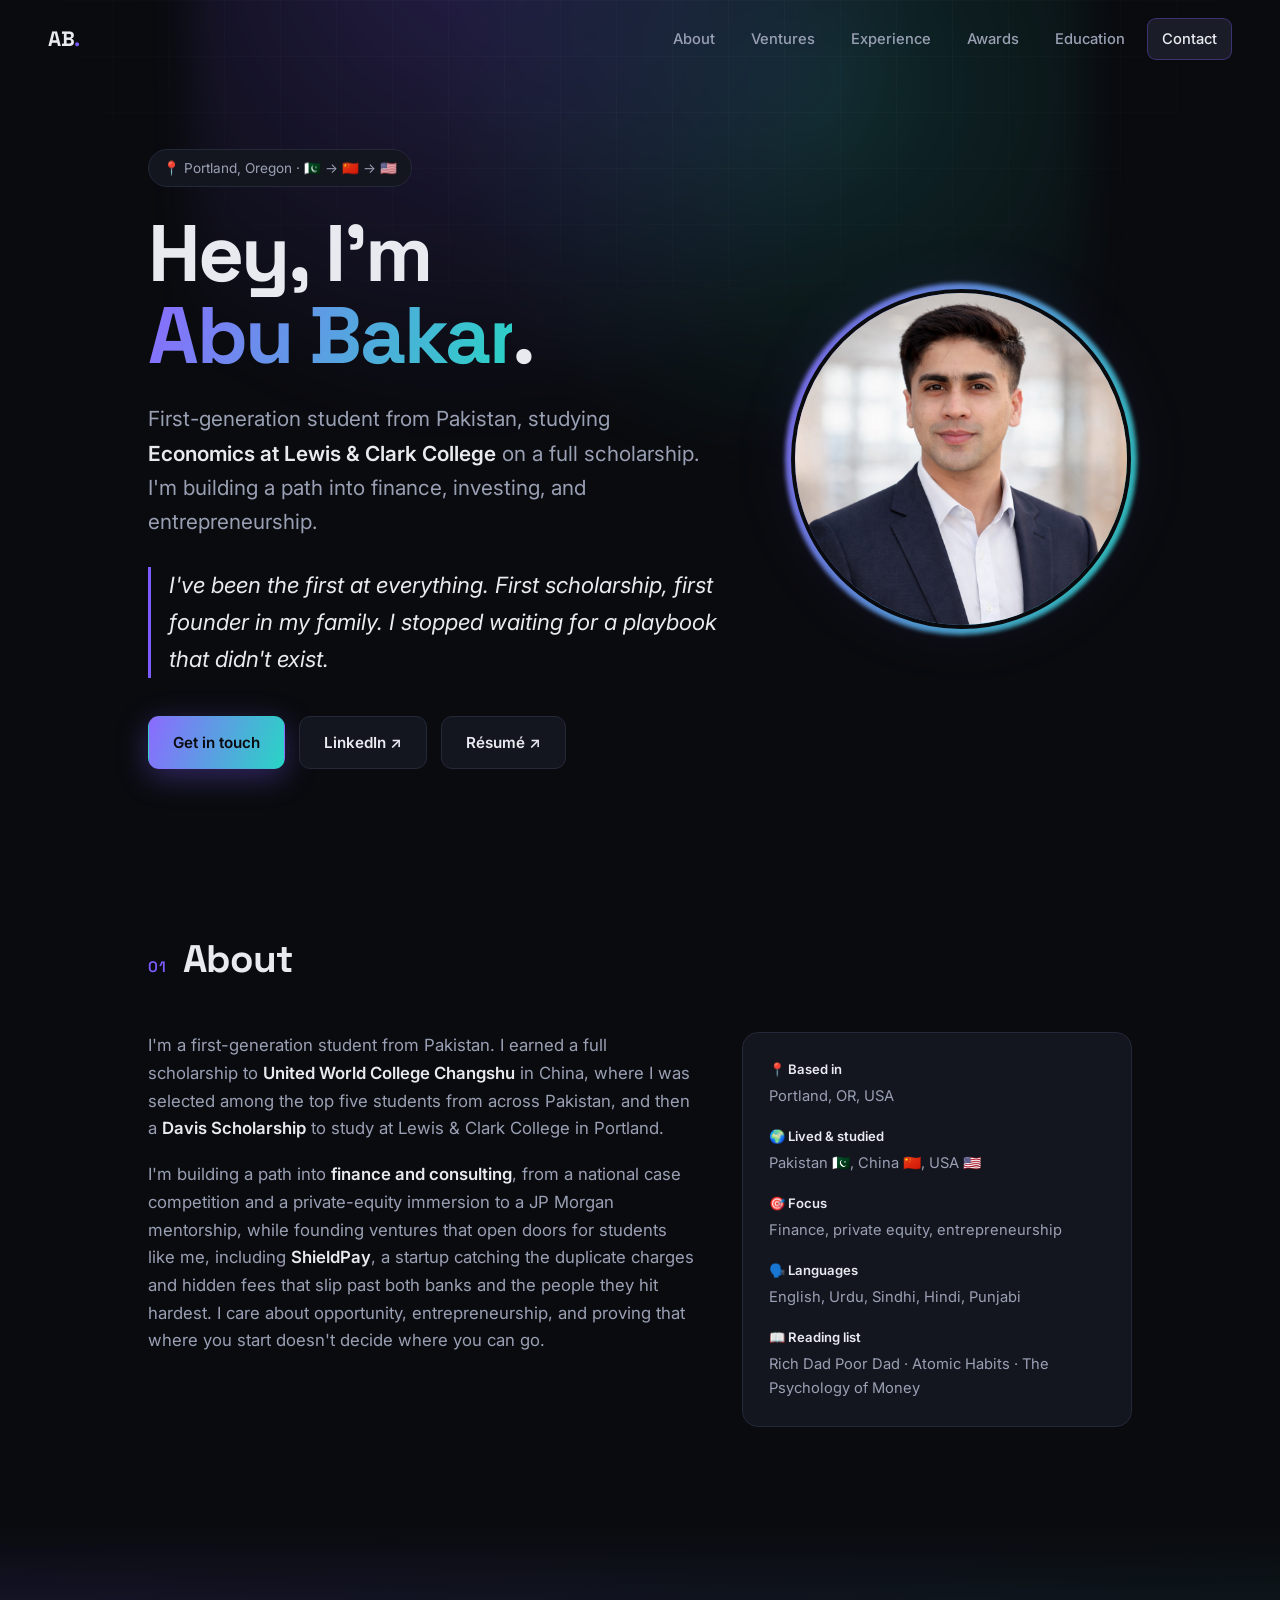
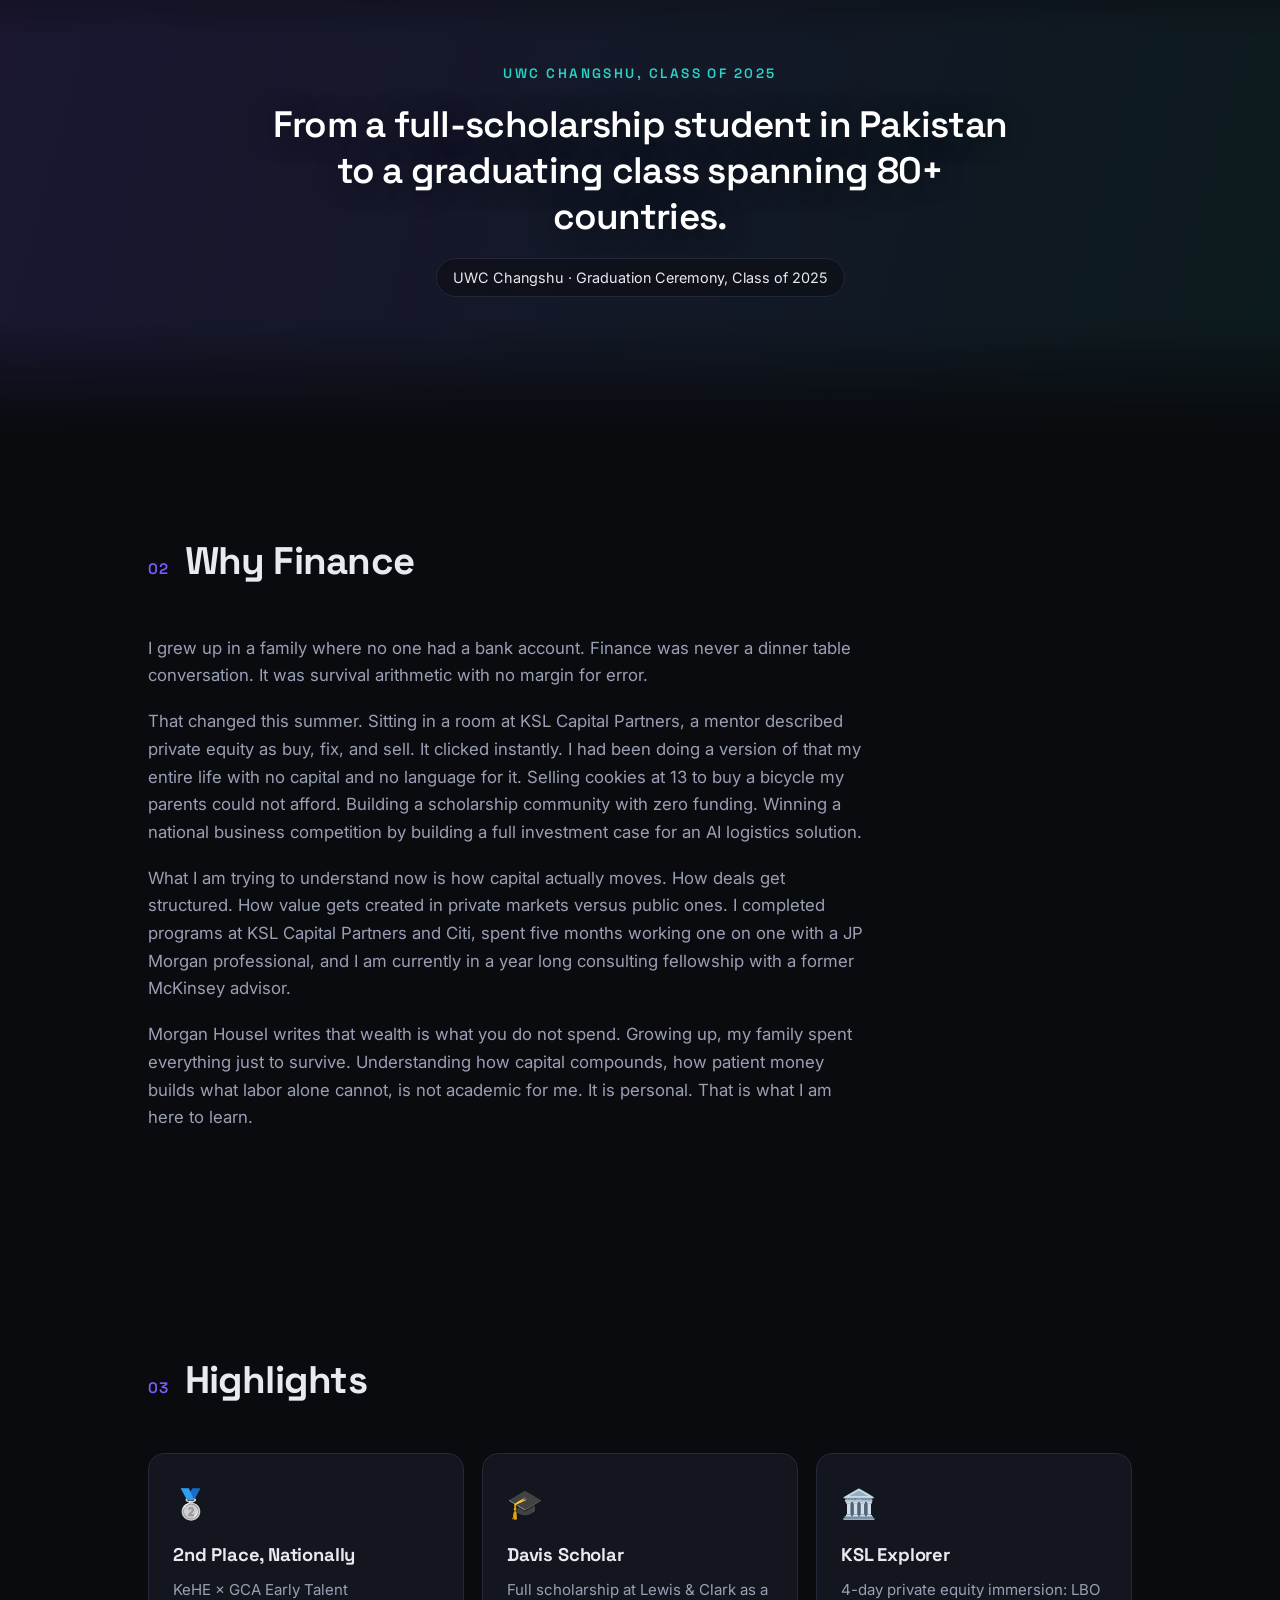
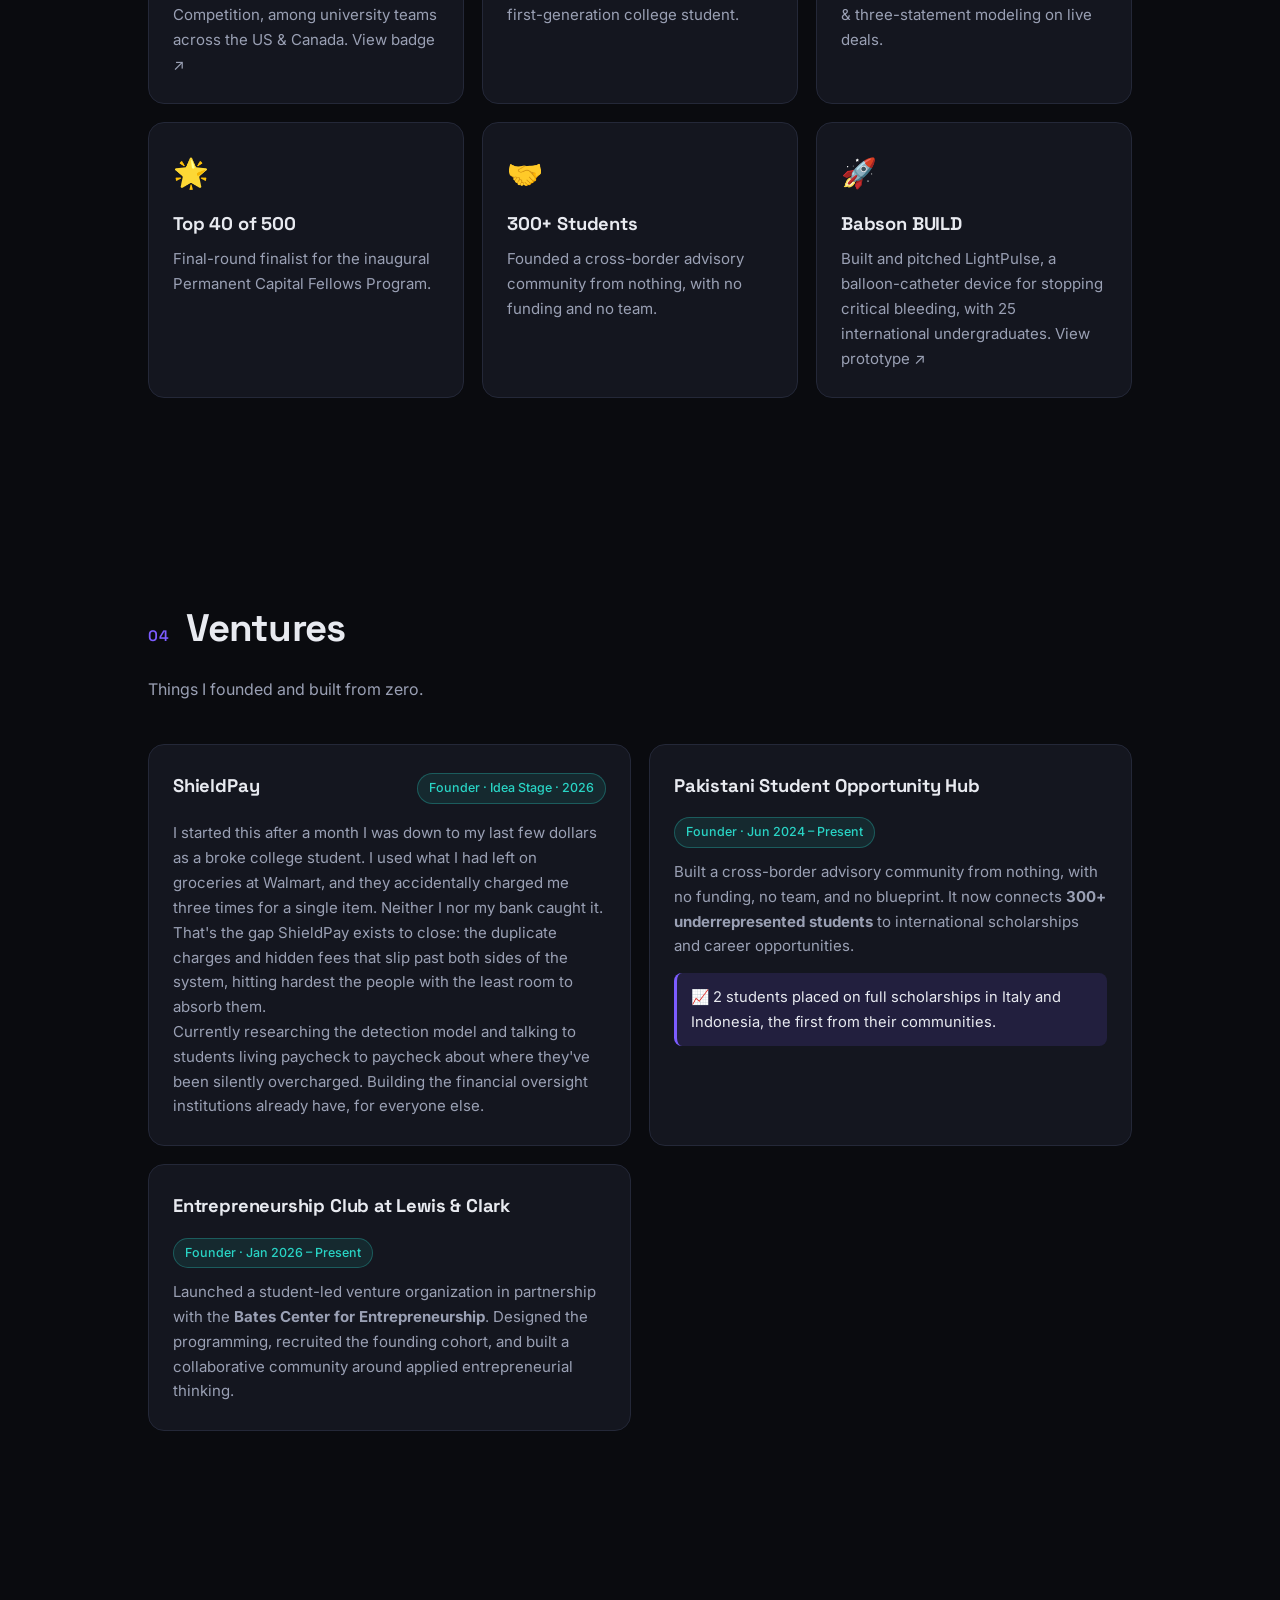
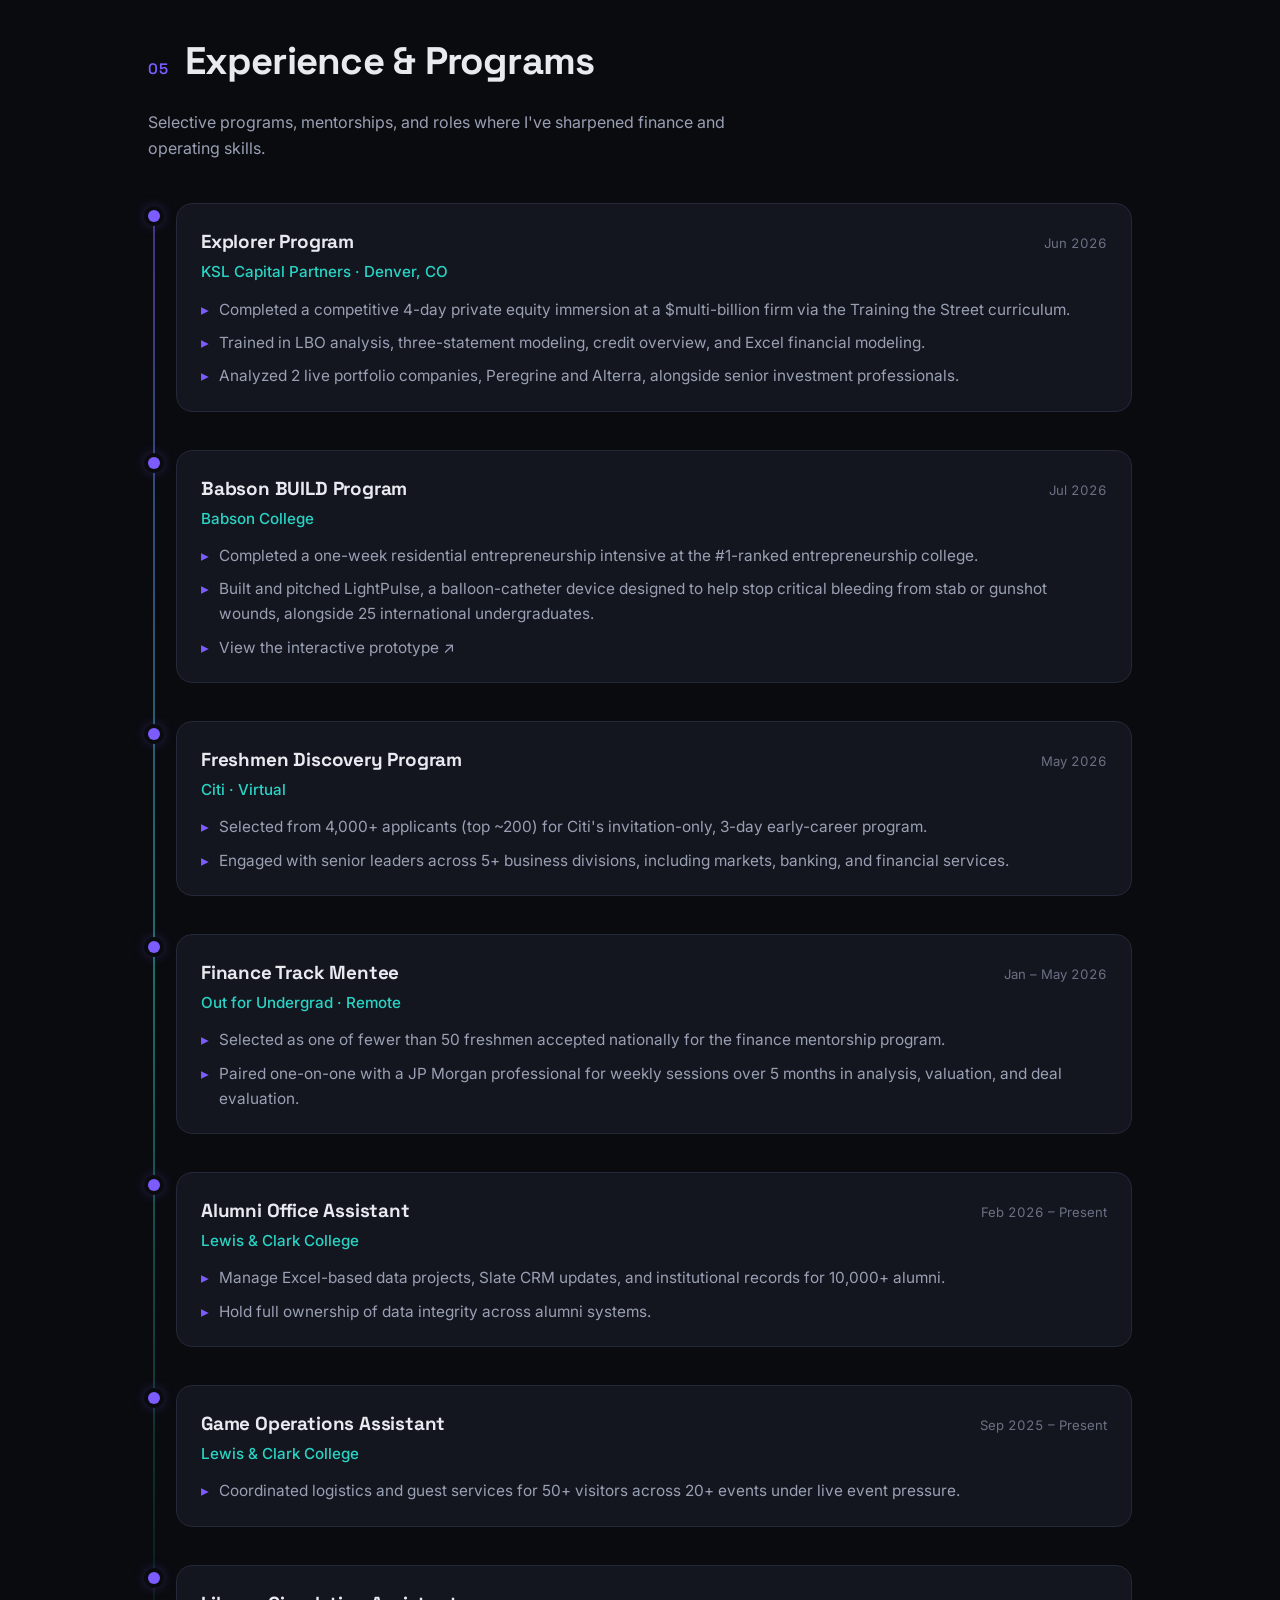
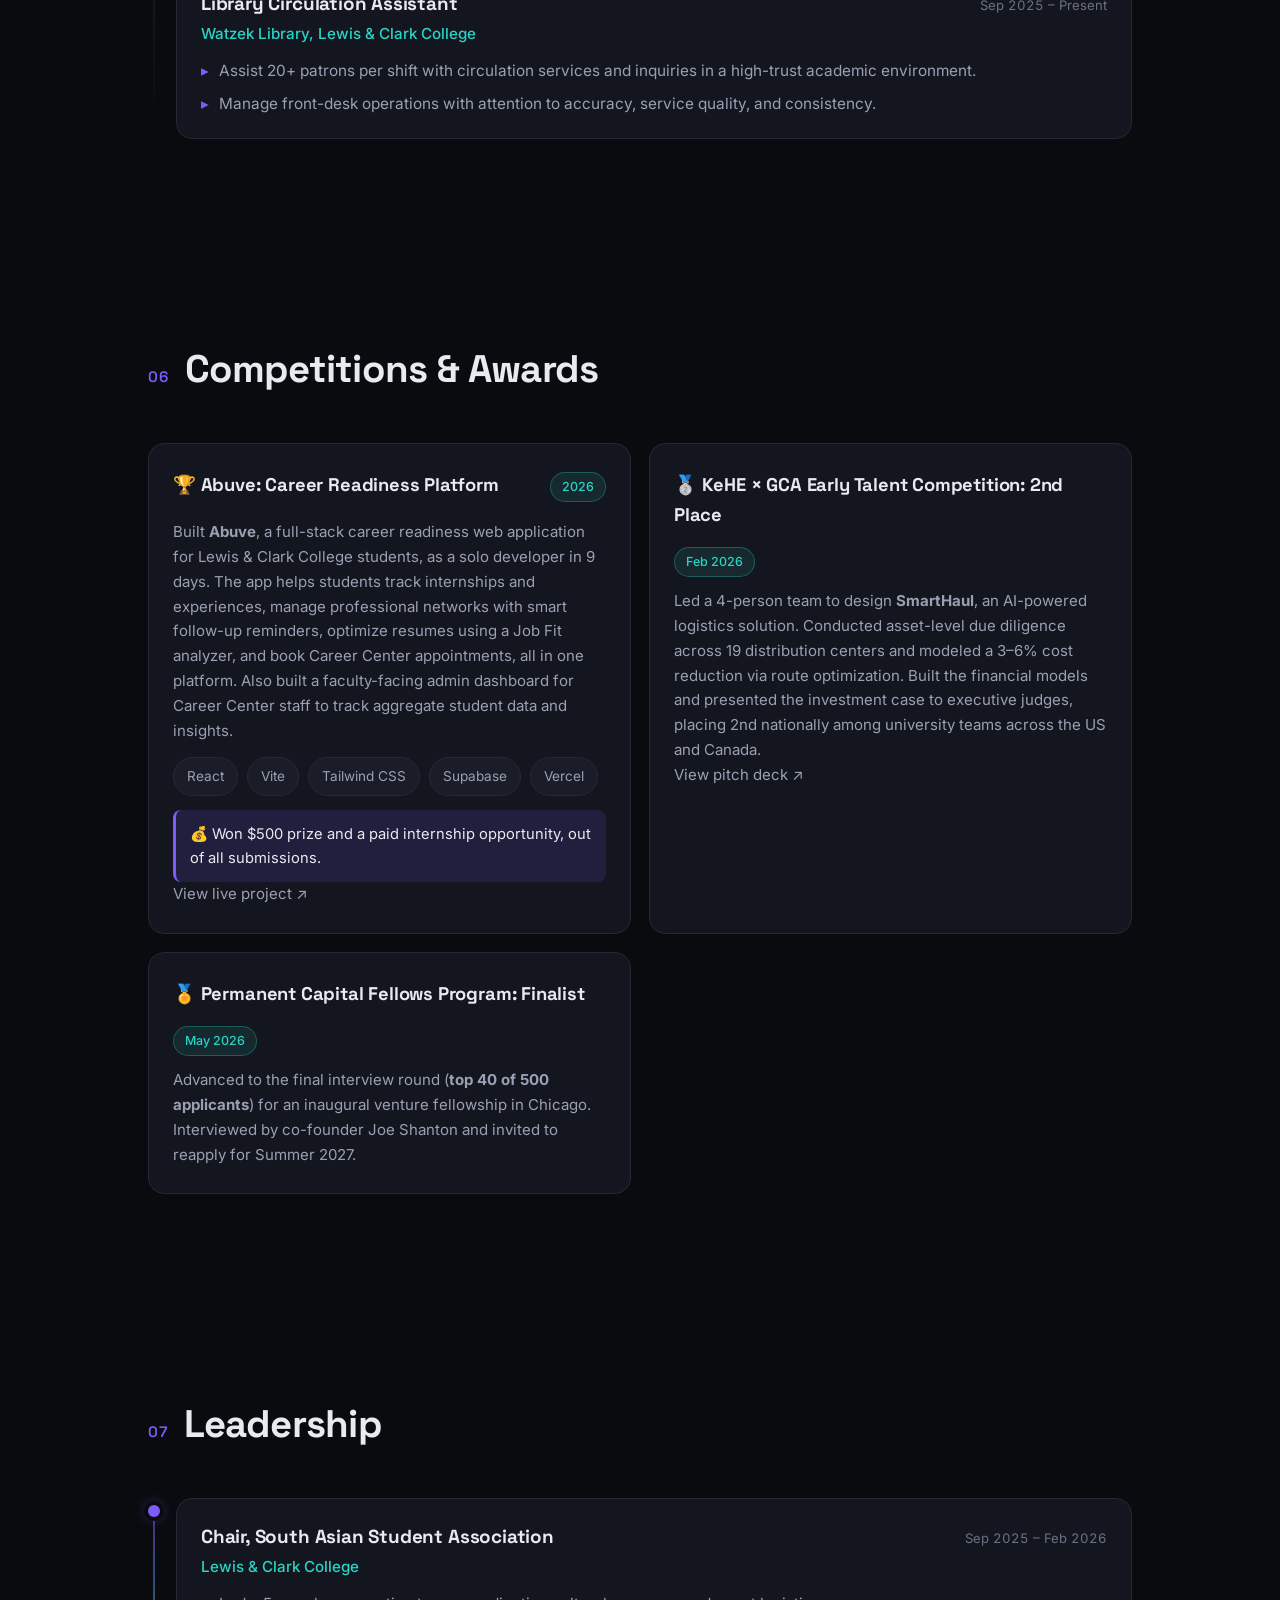
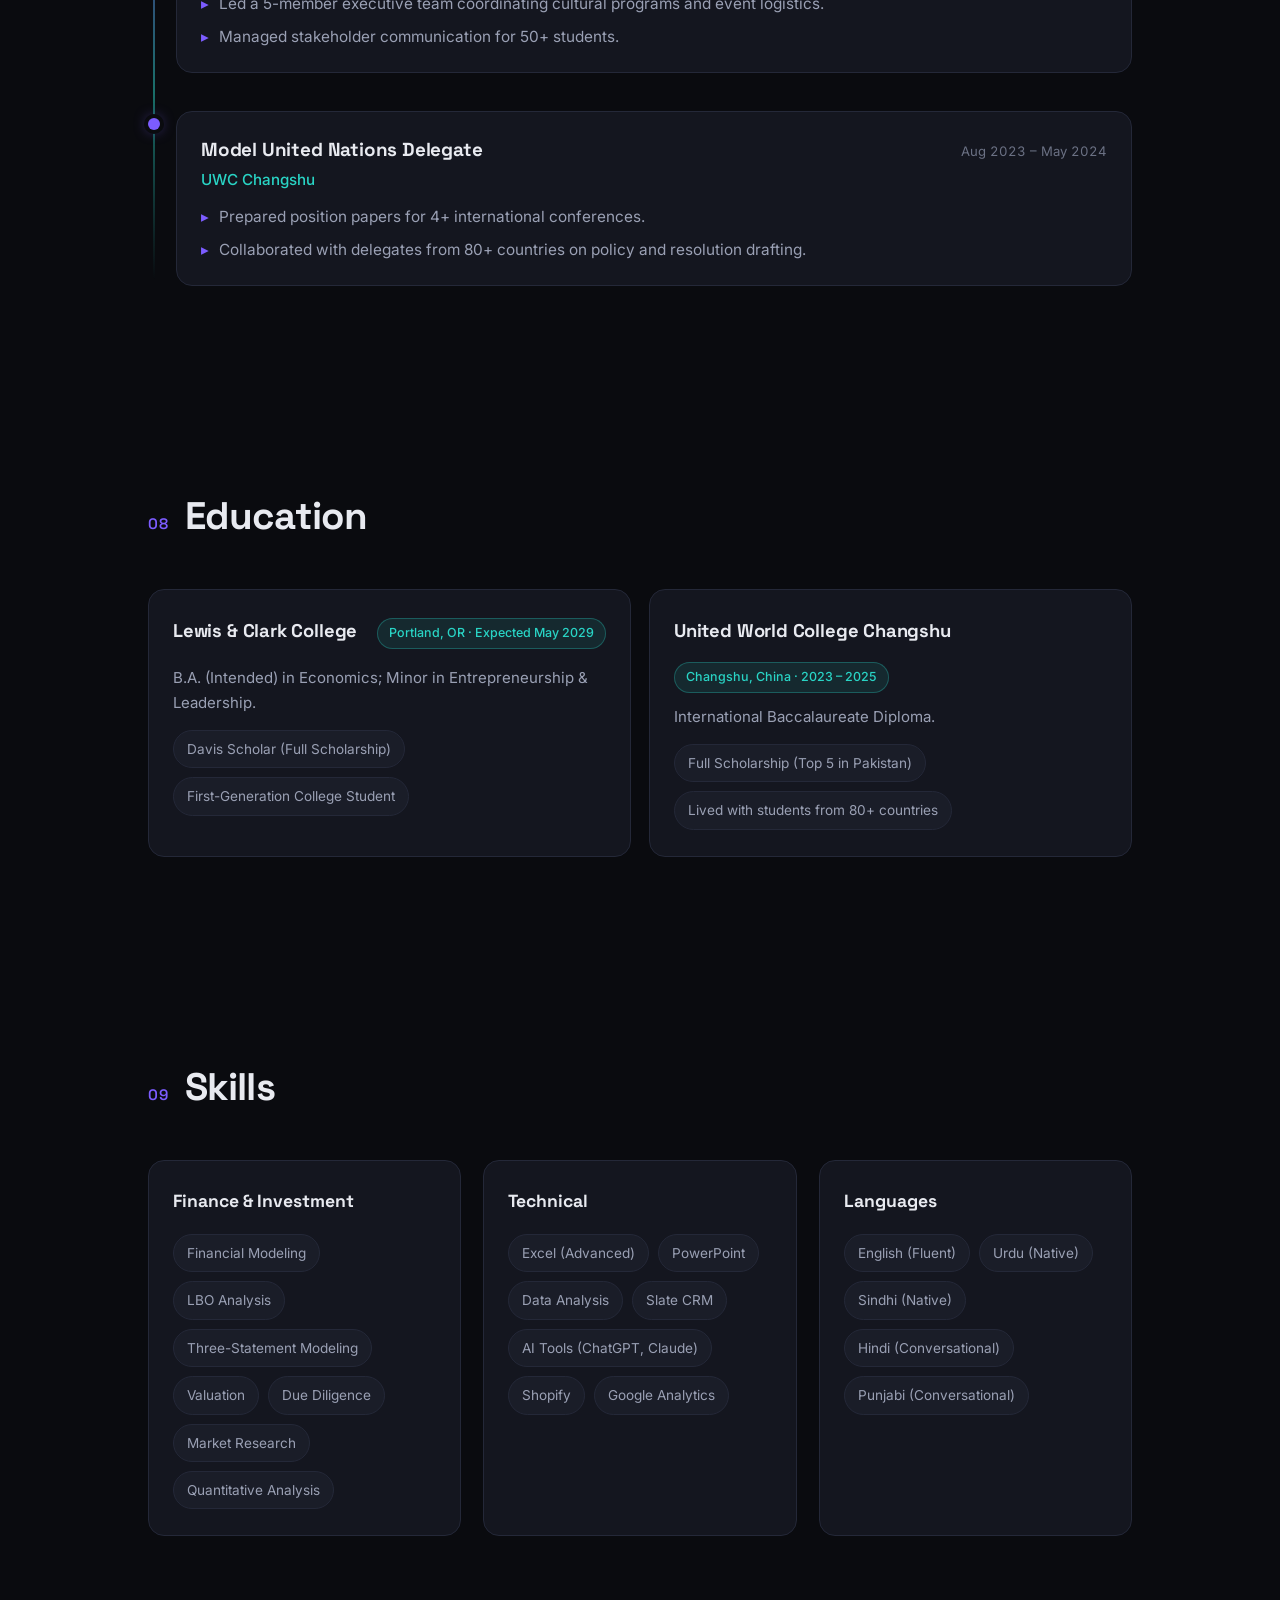
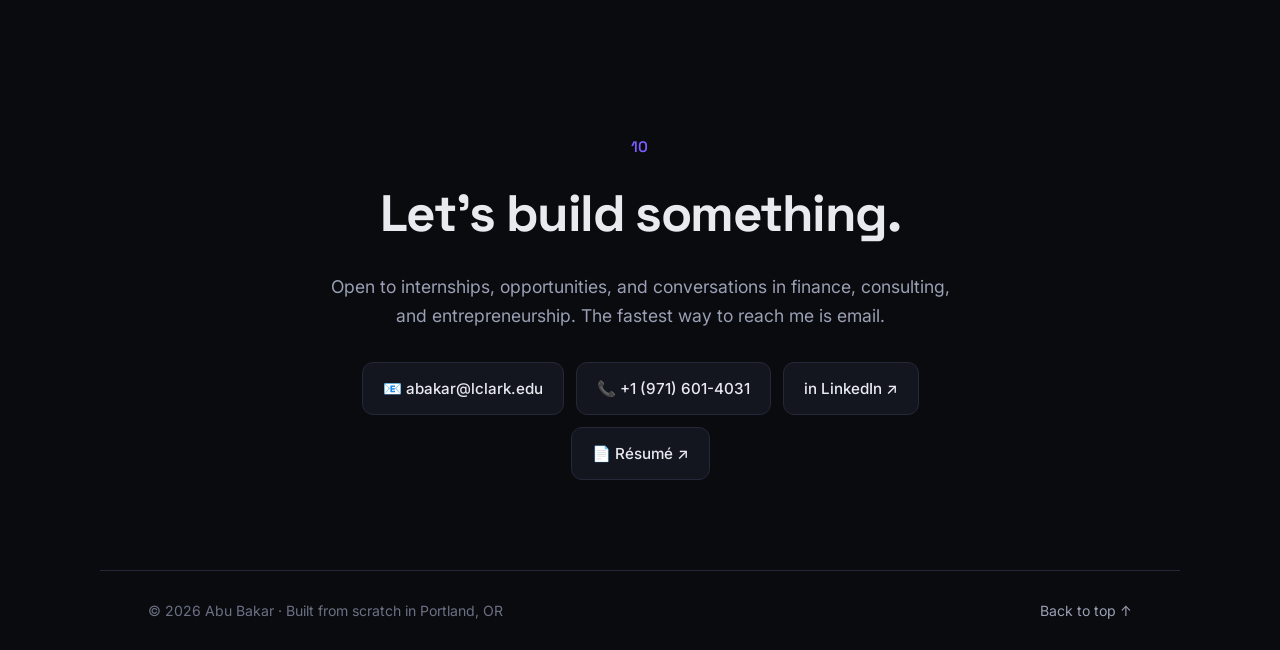
==== commit 8cffefb6: "Add Why Finance section and update hero intro to lead with finance" ====
--- a/index.html
+++ b/index.html
@@ -53,7 +53,7 @@
         <p class="reveal hero__lead">
           First-generation student from Pakistan, studying
           <strong>Economics at Lewis &amp; Clark College</strong> on a full scholarship.
-          I'm building a path into entrepreneurship, consulting, and finance.
+          I'm building a path into finance, investing, and entrepreneurship.
         </p>
         <blockquote class="reveal hero__quote">
           I've been the first at everything. First scholarship, first founder in my family. I stopped waiting for a playbook that didn't exist.
@@ -118,10 +118,24 @@
       </div>
     </section>
 
+    <!-- Why Finance -->
+    <section class="section" id="why-finance">
+      <div class="section__head reveal">
+        <span class="section__num">02</span>
+        <h2 class="section__title">Why Finance</h2>
+      </div>
+      <div class="about__text why-finance__body reveal">
+        <p>I grew up in a family where no one had a bank account. Finance was never a dinner table conversation. It was survival arithmetic with no margin for error.</p>
+        <p>That changed this summer. Sitting in a room at KSL Capital Partners, a mentor described private equity as buy, fix, and sell. It clicked instantly. I had been doing a version of that my entire life with no capital and no language for it. Selling cookies at 13 to buy a bicycle my parents could not afford. Building a scholarship community with zero funding. Winning a national business competition by building a full investment case for an AI logistics solution.</p>
+        <p>What I am trying to understand now is how capital actually moves. How deals get structured. How value gets created in private markets versus public ones. I completed programs at KSL Capital Partners and Citi, spent five months working one on one with a JP Morgan professional, and I am currently in a year long consulting fellowship with a former McKinsey advisor.</p>
+        <p>Morgan Housel writes that wealth is what you do not spend. Growing up, my family spent everything just to survive. Understanding how capital compounds, how patient money builds what labor alone cannot, is not academic for me. It is personal. That is what I am here to learn.</p>
+      </div>
+    </section>
+
     <!-- Highlights -->
     <section class="section" id="highlights">
       <div class="section__head reveal">
-        <span class="section__num">02</span>
+        <span class="section__num">03</span>
         <h2 class="section__title">Highlights</h2>
       </div>
       <div class="cards">
@@ -161,7 +175,7 @@
     <!-- Ventures -->
     <section class="section" id="ventures">
       <div class="section__head reveal">
-        <span class="section__num">03</span>
+        <span class="section__num">04</span>
         <h2 class="section__title">Ventures</h2>
       </div>
       <p class="section__sub reveal">Things I founded and built from zero.</p>
@@ -218,7 +232,7 @@
     <!-- Experience & Programs -->
     <section class="section" id="experience">
       <div class="section__head reveal">
-        <span class="section__num">04</span>
+        <span class="section__num">05</span>
         <h2 class="section__title">Experience &amp; Programs</h2>
       </div>
       <p class="section__sub reveal">Selective programs, mentorships, and roles where I've sharpened finance and operating skills.</p>
@@ -335,7 +349,7 @@
     <!-- Awards -->
     <section class="section" id="awards">
       <div class="section__head reveal">
-        <span class="section__num">05</span>
+        <span class="section__num">06</span>
         <h2 class="section__title">Competitions &amp; Awards</h2>
       </div>
       <div class="cards cards--wide">
@@ -396,7 +410,7 @@
     <!-- Leadership -->
     <section class="section" id="leadership">
       <div class="section__head reveal">
-        <span class="section__num">06</span>
+        <span class="section__num">07</span>
         <h2 class="section__title">Leadership</h2>
       </div>
       <ol class="timeline">
@@ -434,7 +448,7 @@
     <!-- Education -->
     <section class="section" id="education">
       <div class="section__head reveal">
-        <span class="section__num">07</span>
+        <span class="section__num">08</span>
         <h2 class="section__title">Education</h2>
       </div>
       <div class="cards cards--wide">
@@ -466,7 +480,7 @@
     <!-- Skills -->
     <section class="section" id="skills">
       <div class="section__head reveal">
-        <span class="section__num">08</span>
+        <span class="section__num">09</span>
         <h2 class="section__title">Skills</h2>
       </div>
       <div class="skills">
@@ -510,7 +524,7 @@
     <!-- Contact -->
     <section class="section section--contact" id="contact">
       <div class="contact reveal">
-        <span class="section__num">09</span>
+        <span class="section__num">10</span>
         <h2 class="contact__title">Let's build something.</h2>
         <p class="contact__lead">
           Open to internships, opportunities, and conversations in finance, consulting,
--- a/styles.css
+++ b/styles.css
@@ -412,6 +412,8 @@
   margin-bottom: 3px;
 }
 .about__facts dd { color: var(--muted); font-size: 0.92rem; }
+
+.why-finance__body { max-width: 720px; }
 
 /* ---------- Cards ---------- */
 .cards {
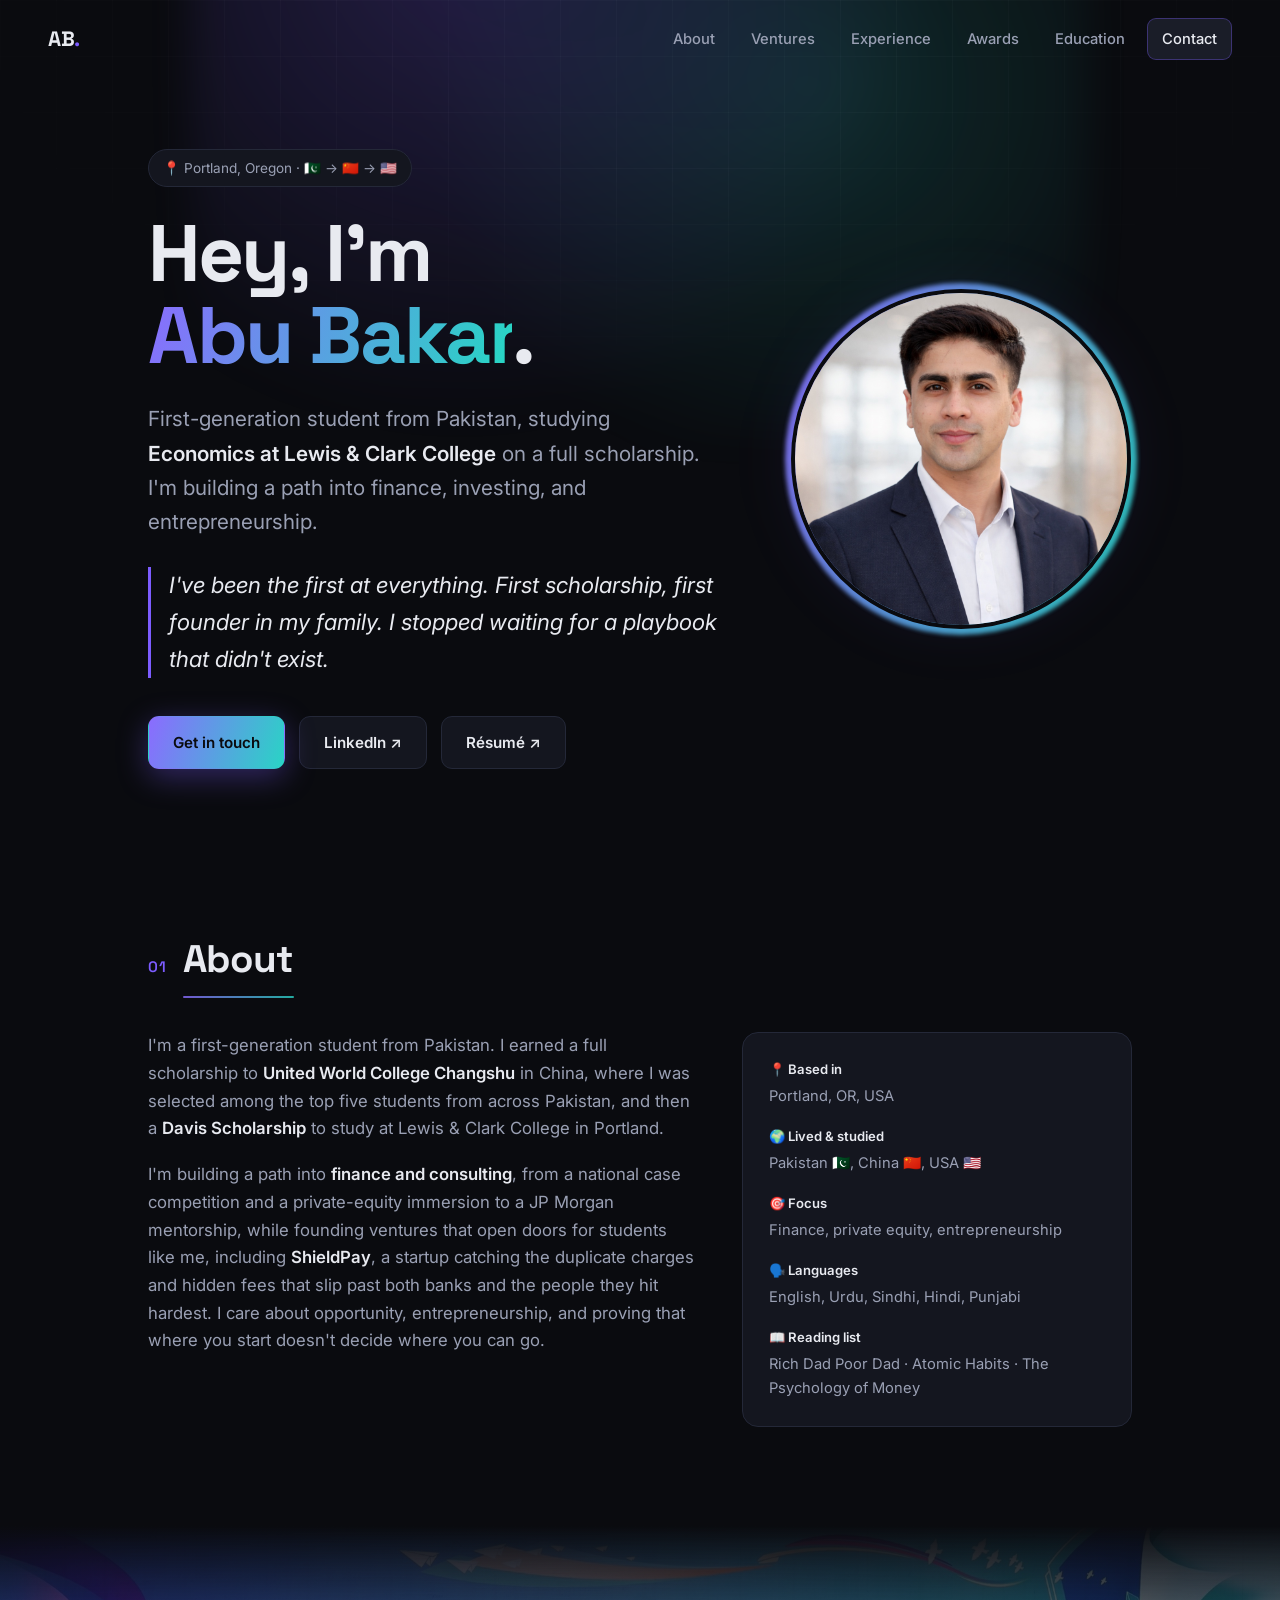
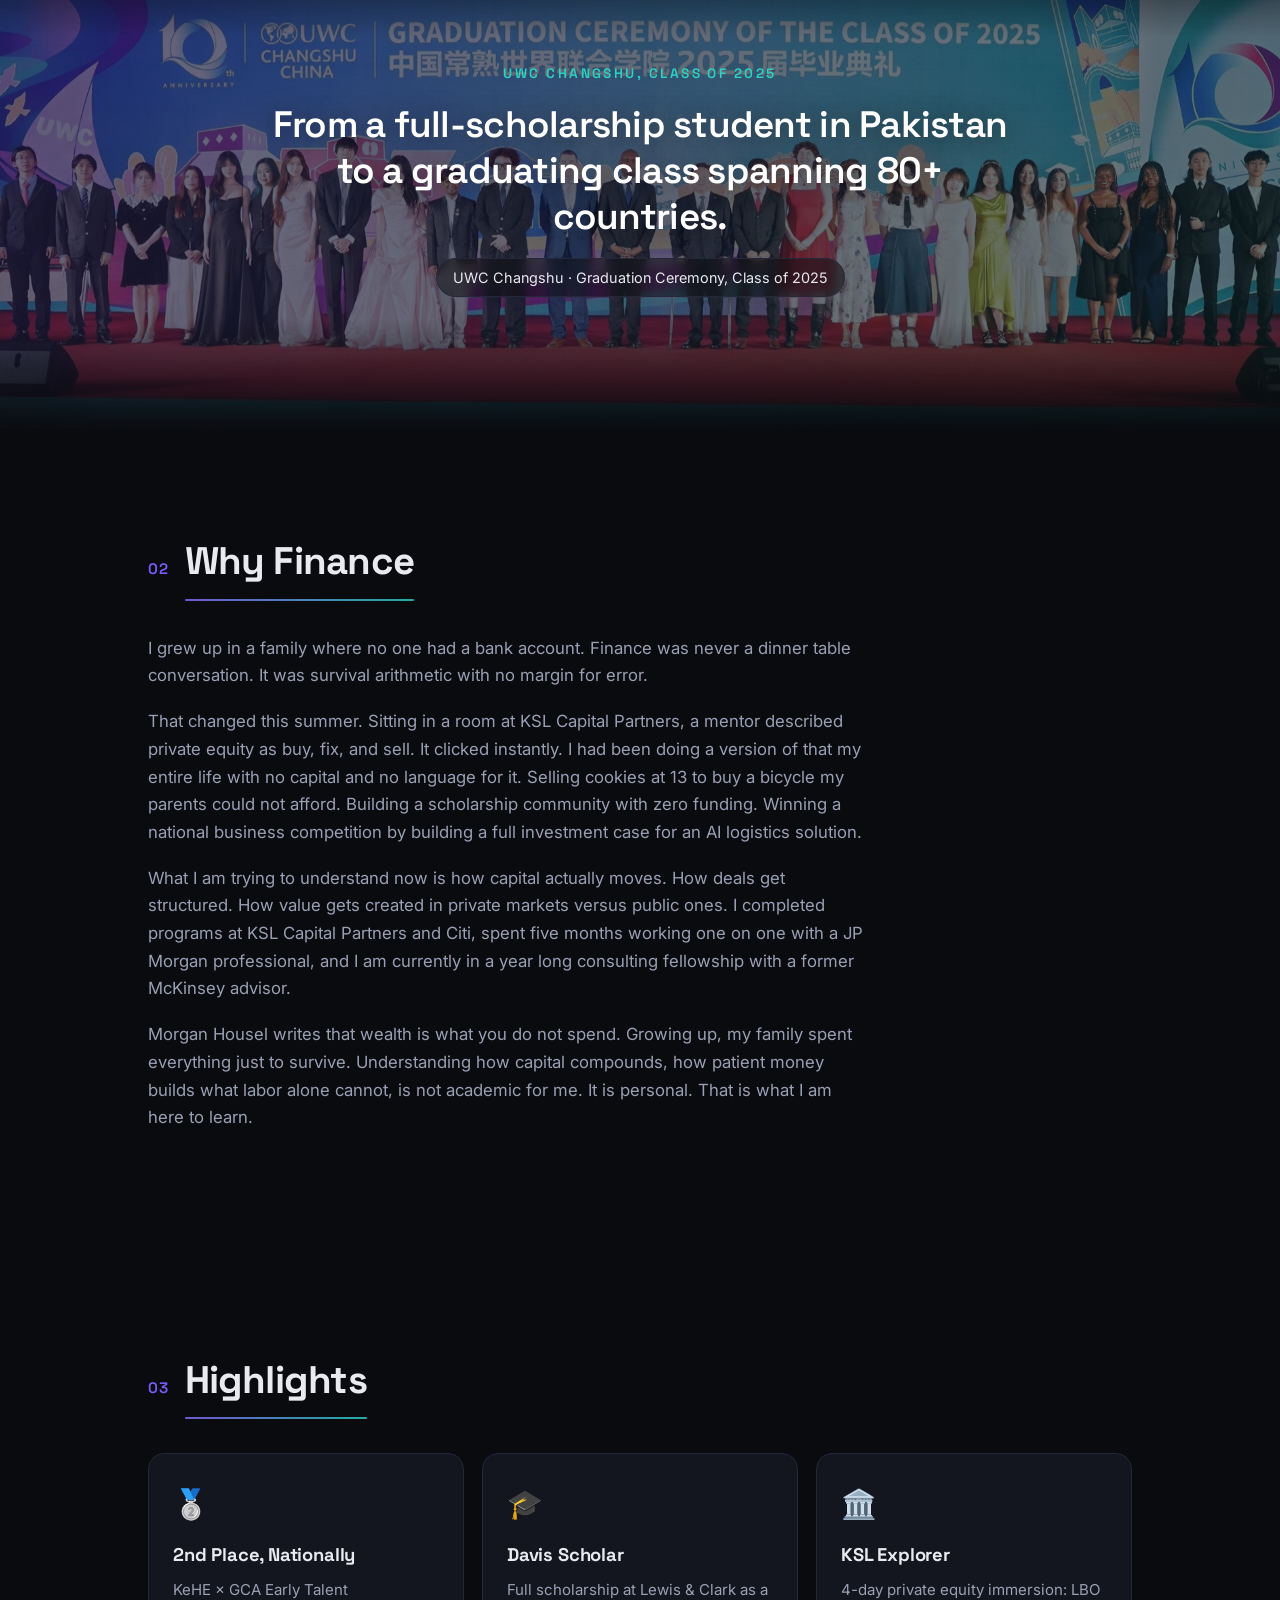
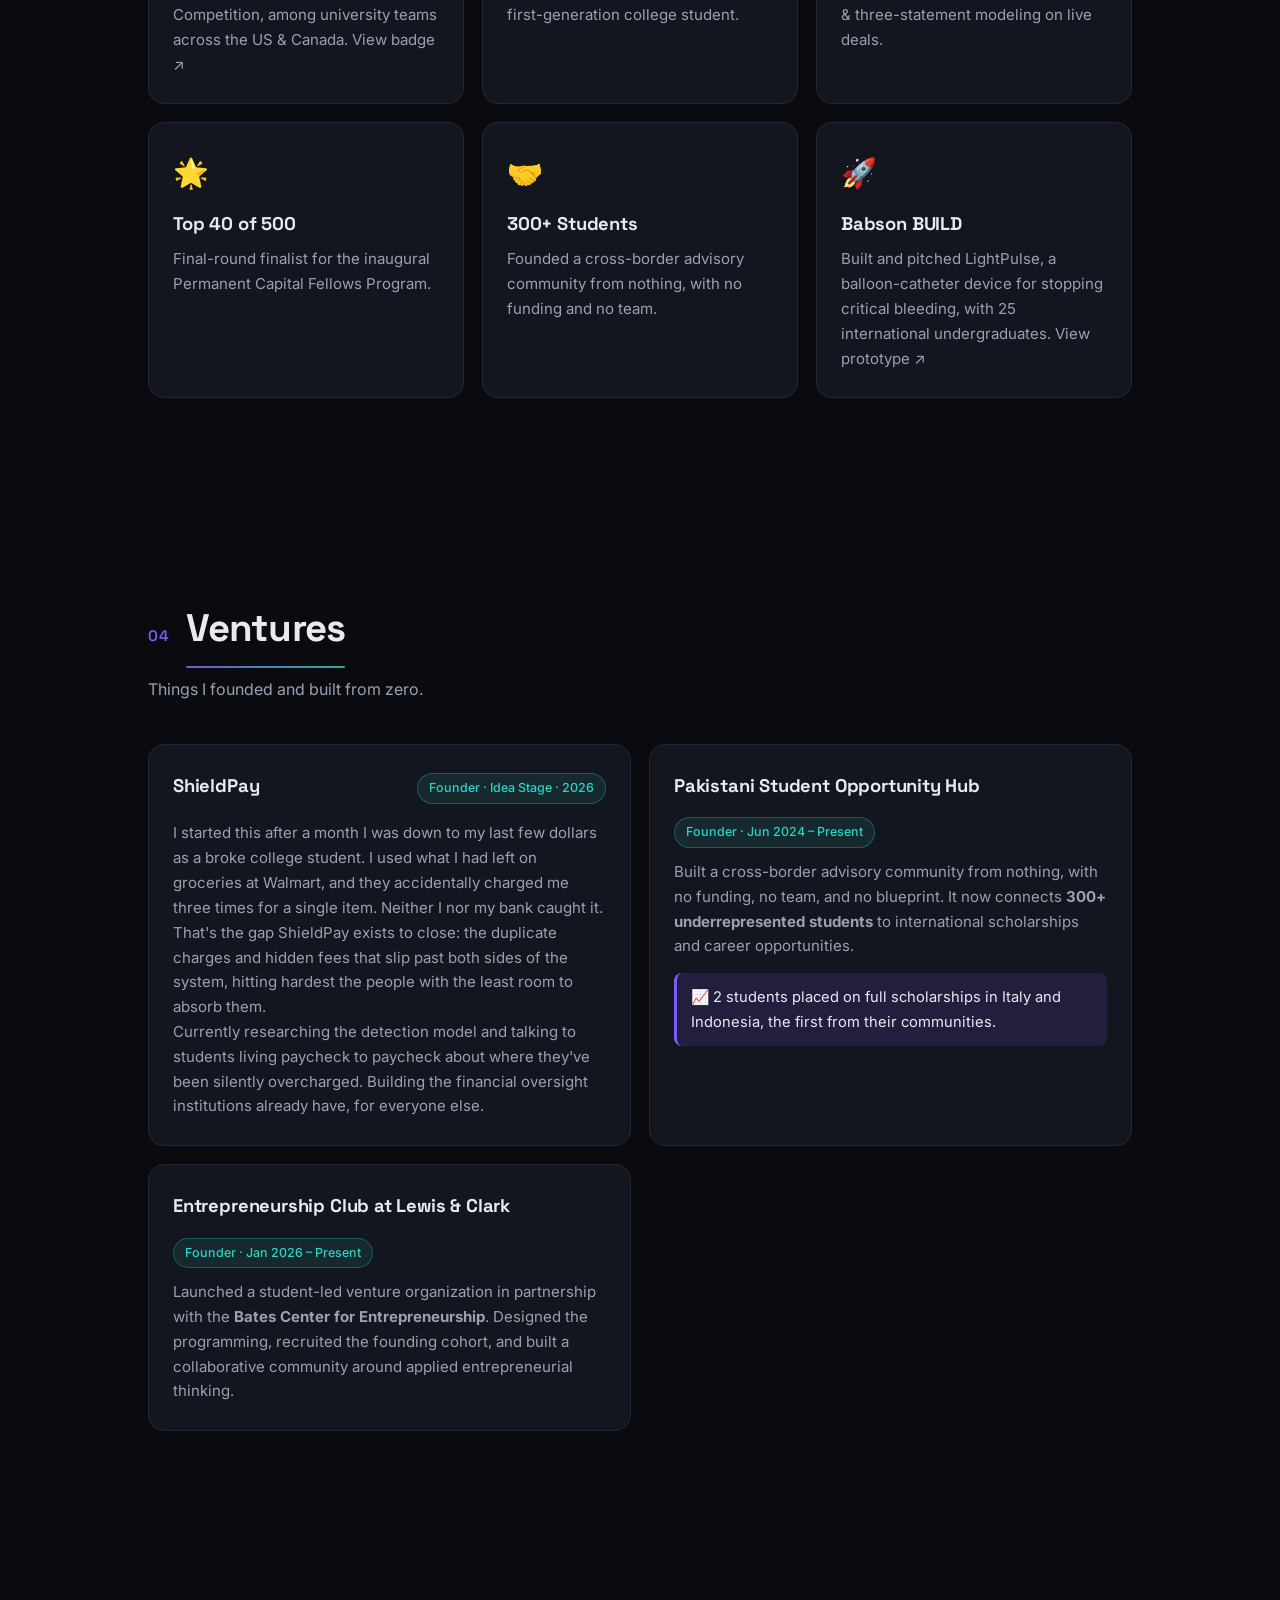
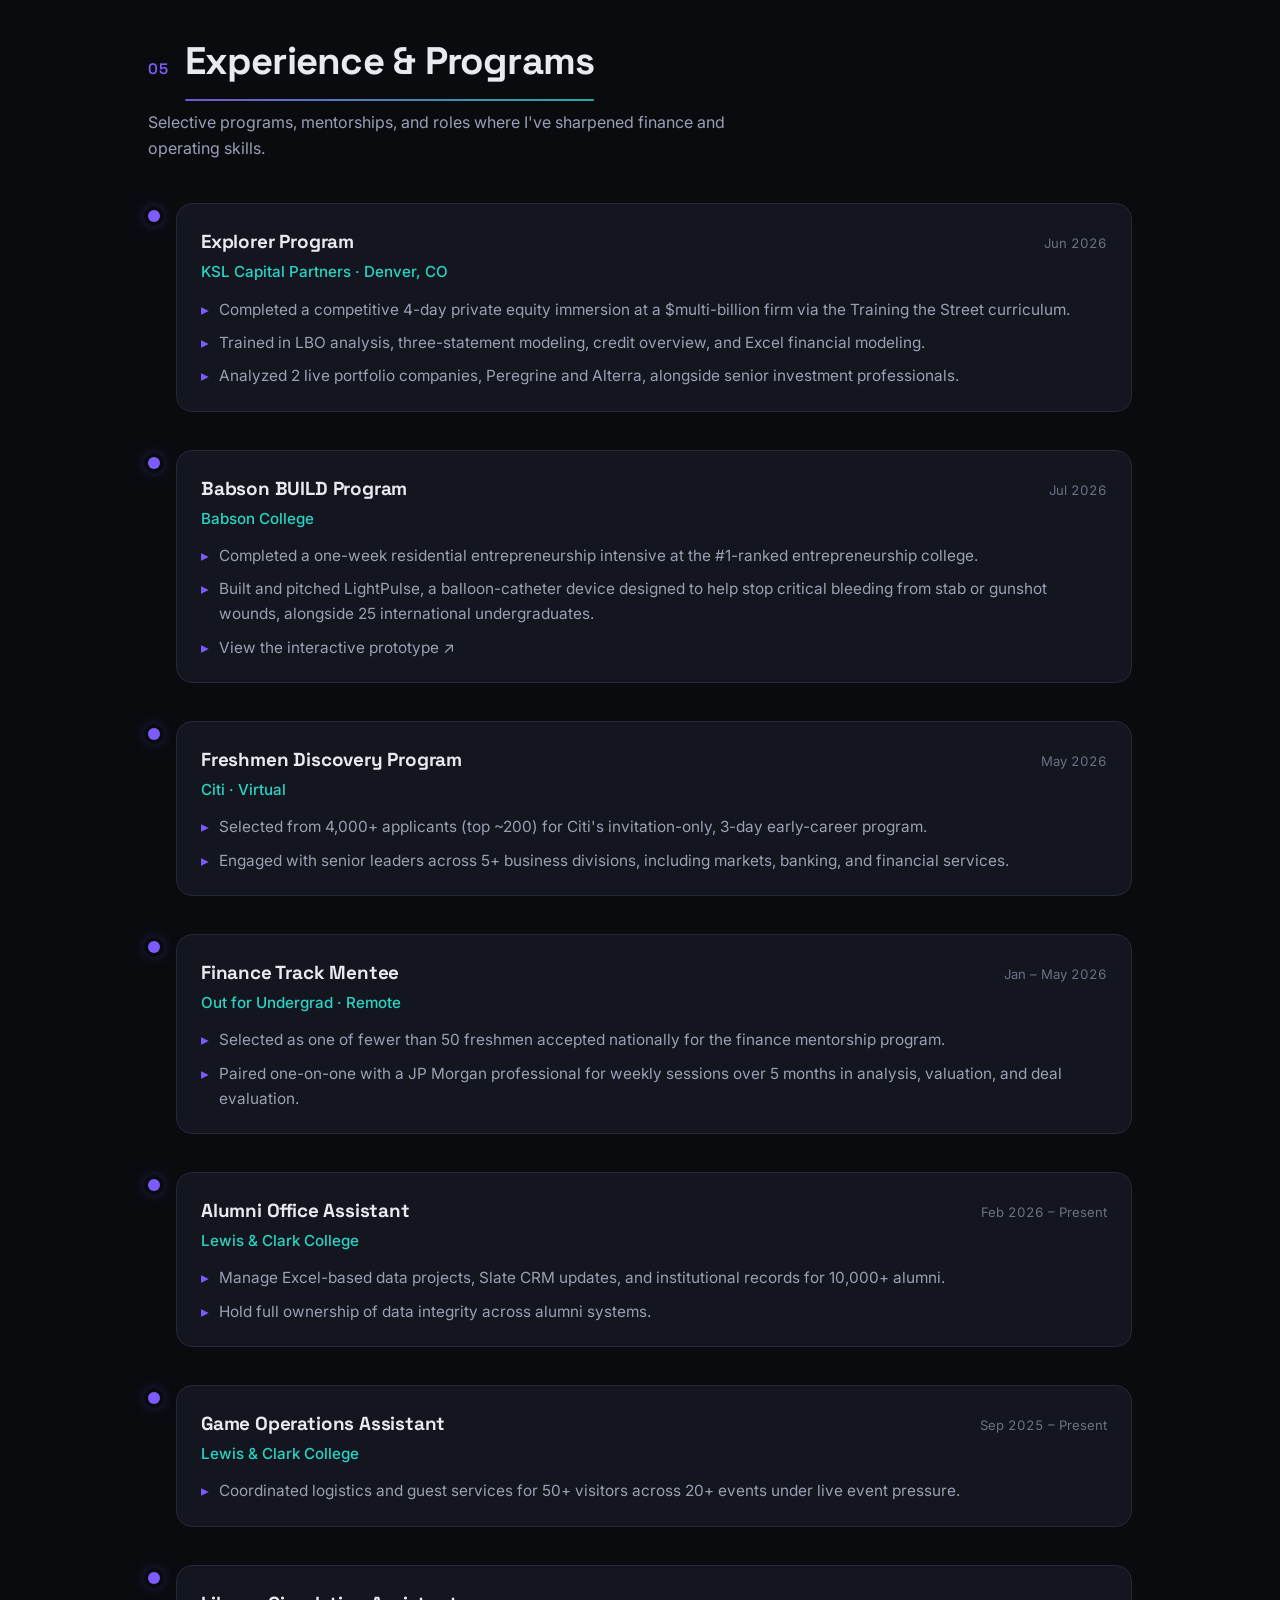
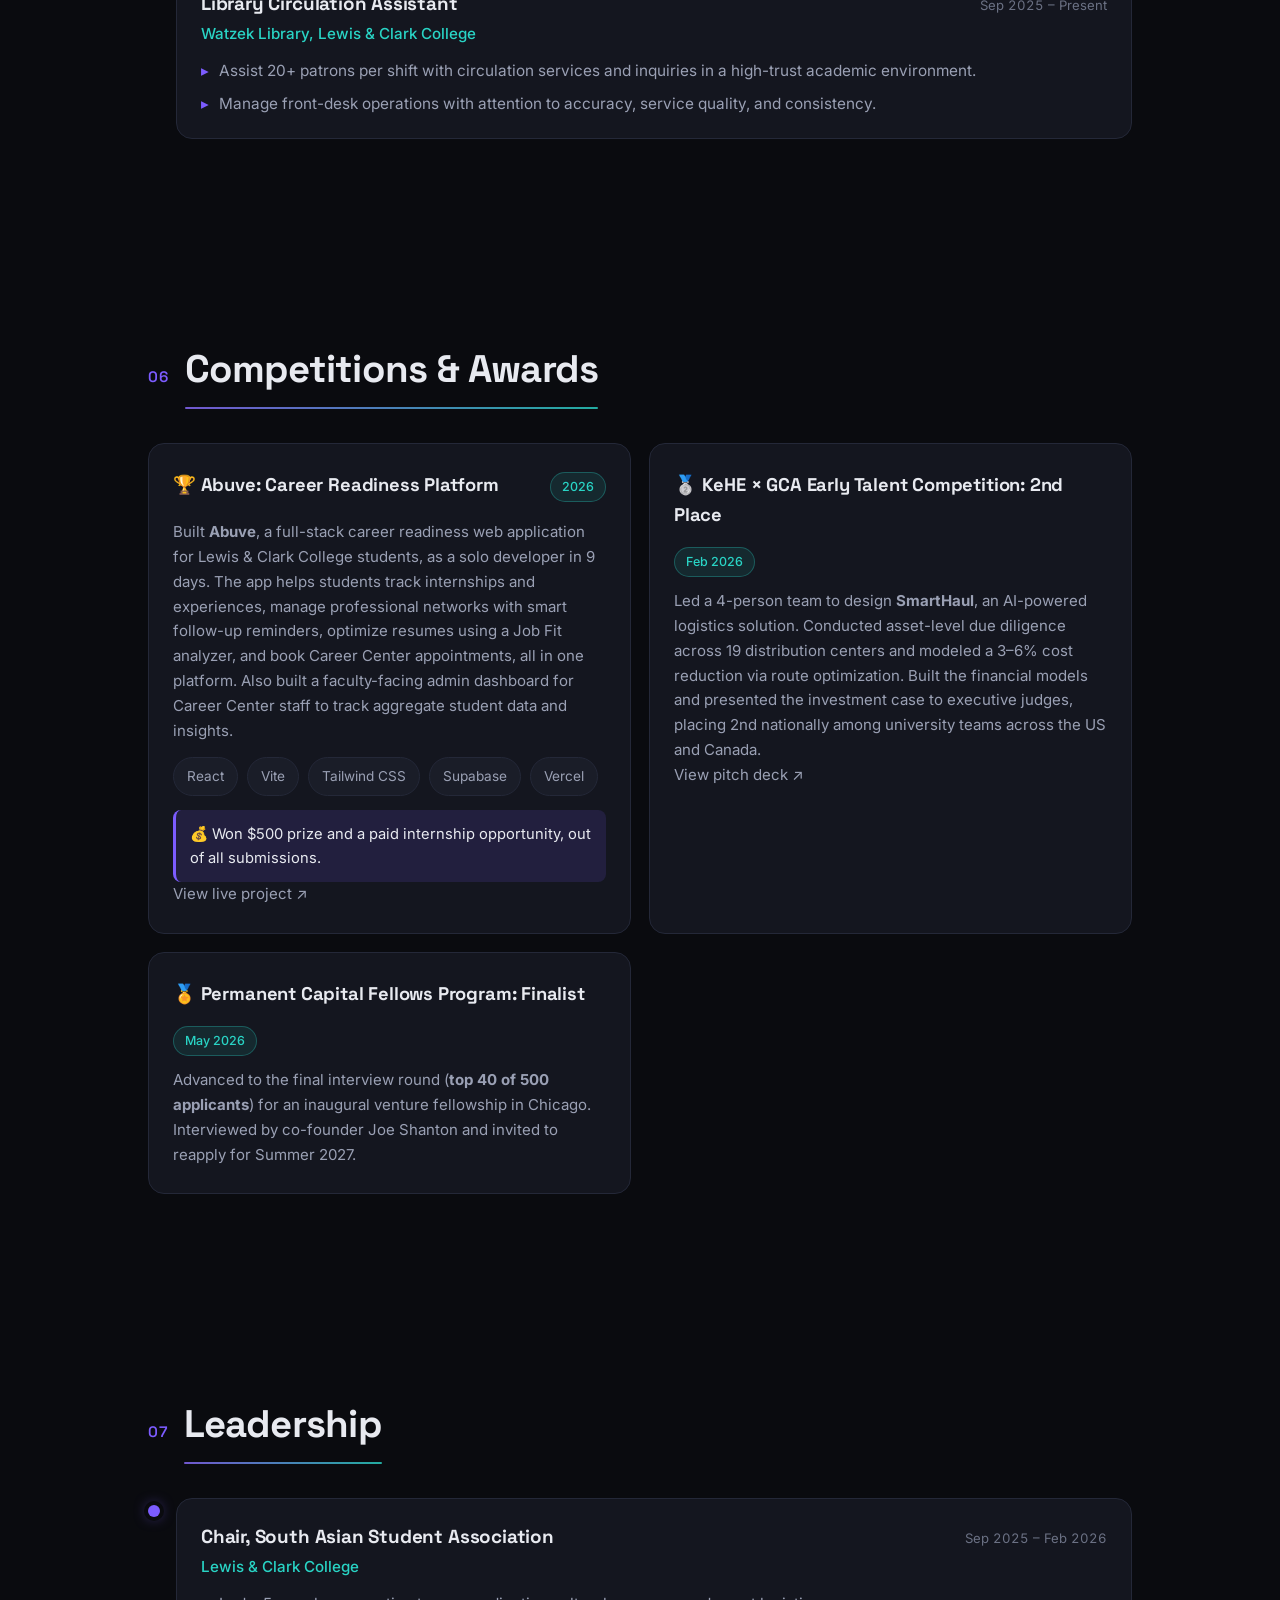
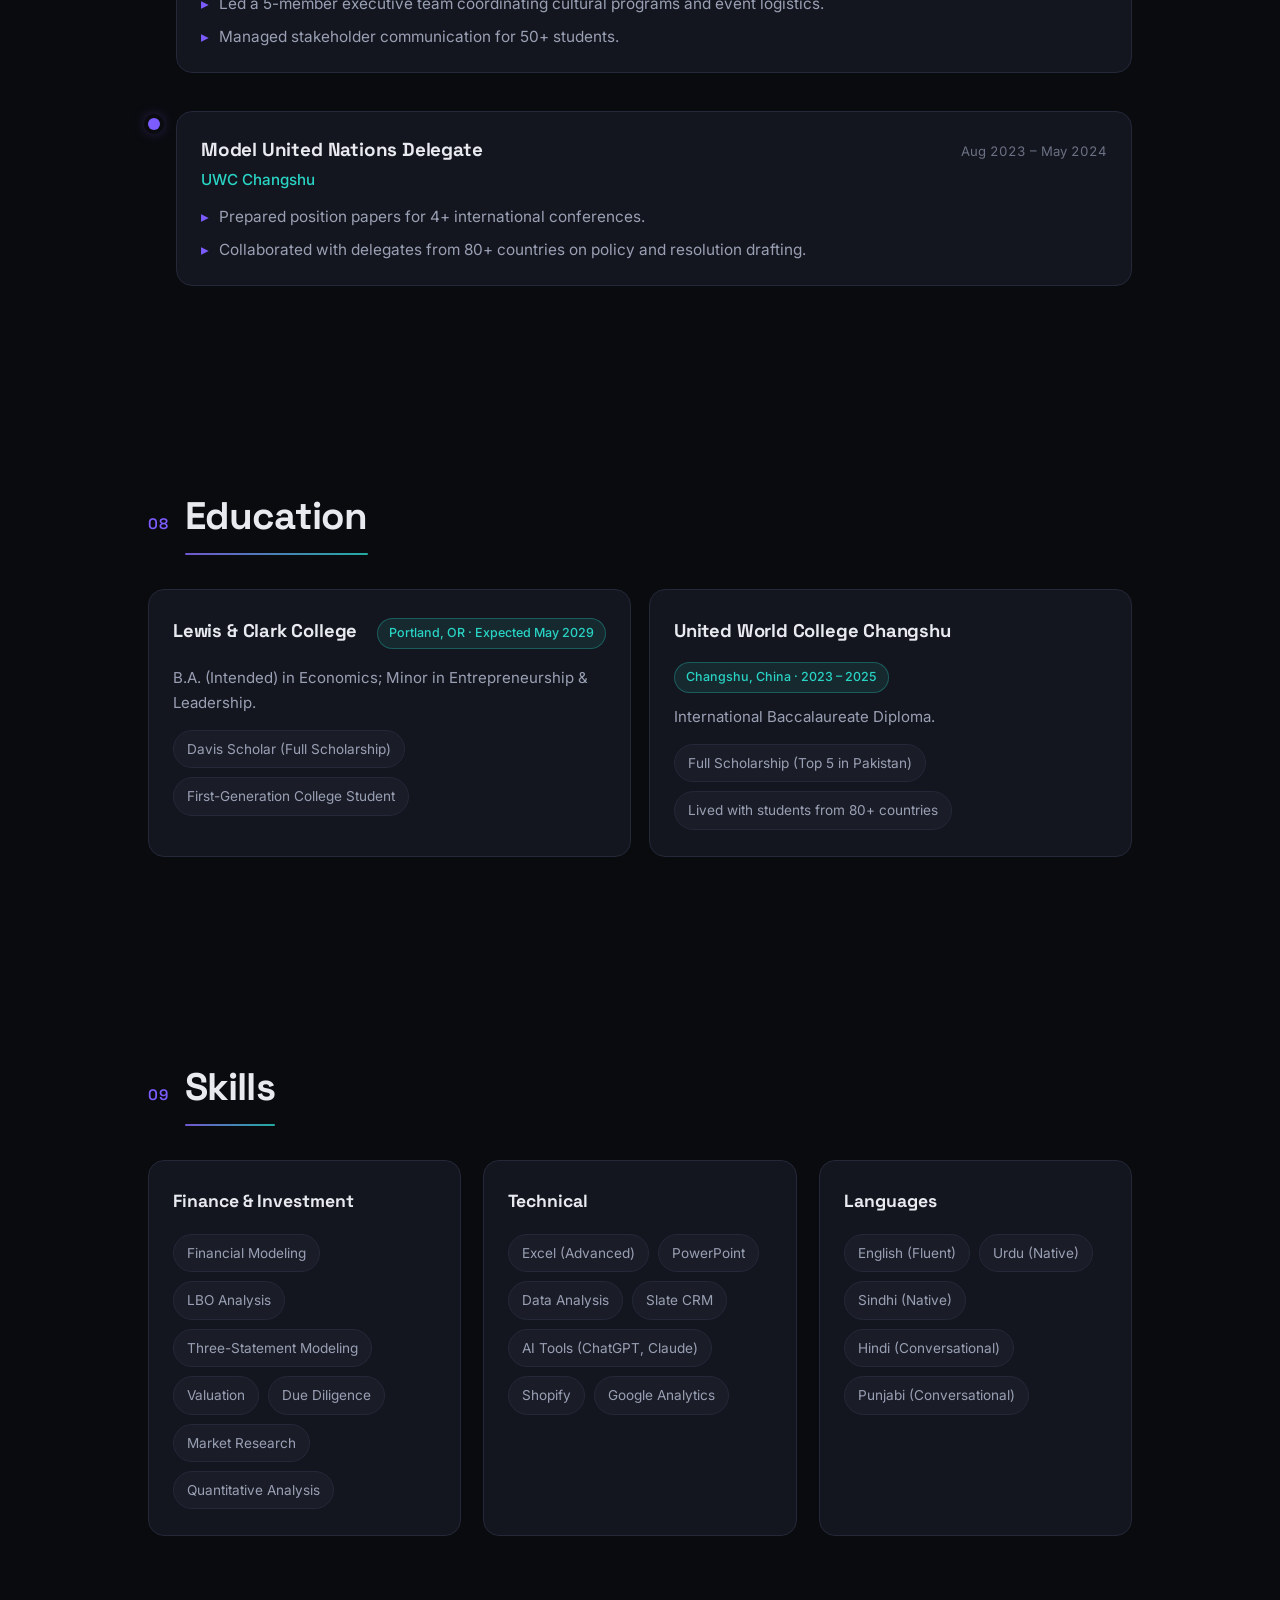
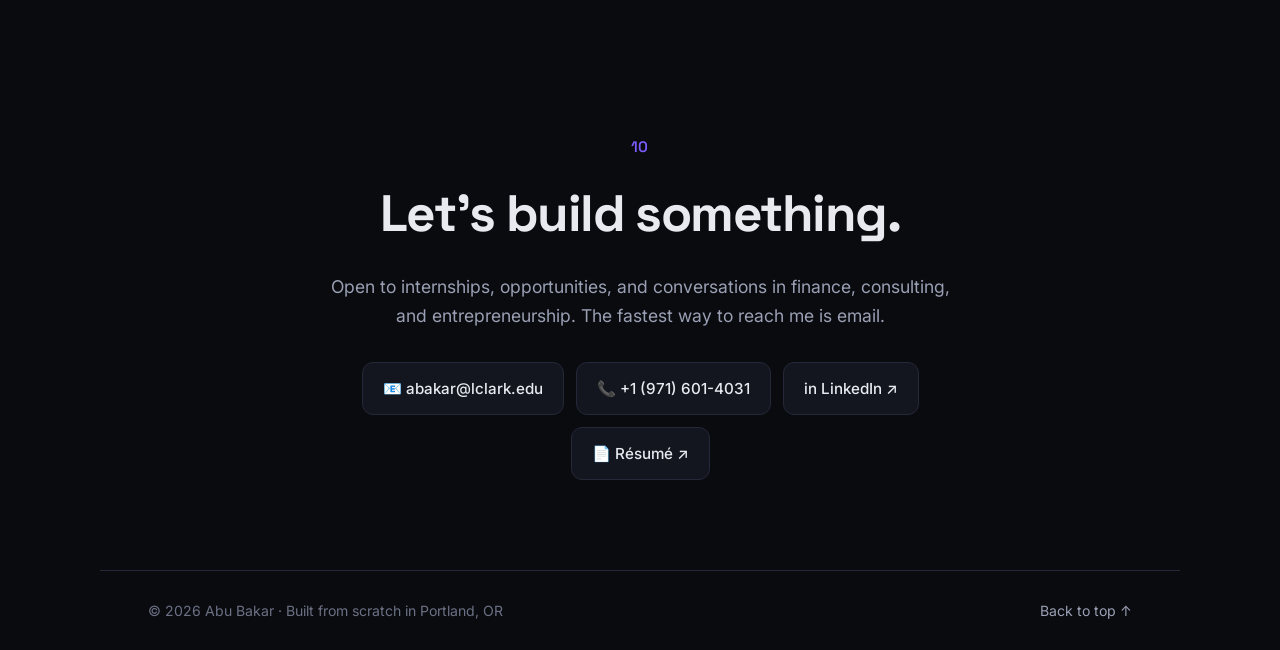
==== commit bdbbeeac: "Add entrance, scroll and hover animations (motion only, reduced-motion safe) Co-Authored-By: Claude " ====
--- a/index.html
+++ b/index.html
@@ -141,7 +141,7 @@
       <div class="cards">
         <article class="card reveal">
           <div class="card__icon">🥈</div>
-          <h3>2nd Place, Nationally</h3>
+          <h3><span data-count="2" data-ordinal>2nd</span> Place, Nationally</h3>
           <p>KeHE × GCA Early Talent Competition, among university teams across the US &amp; Canada. <a href="https://drive.google.com/file/d/1jz3n8mnmMMnm-aWA_zxJFuzs7SEOuMi2/view?usp=sharing" target="_blank" rel="noopener">View badge ↗</a></p>
         </article>
         <article class="card reveal">
@@ -156,12 +156,12 @@
         </article>
         <article class="card reveal">
           <div class="card__icon">🌟</div>
-          <h3>Top 40 of 500</h3>
+          <h3>Top <span data-count="40">40</span> of <span data-count="500">500</span></h3>
           <p>Final-round finalist for the inaugural Permanent Capital Fellows Program.</p>
         </article>
         <article class="card reveal">
           <div class="card__icon">🤝</div>
-          <h3>300+ Students</h3>
+          <h3><span data-count="300">300</span>+ Students</h3>
           <p>Founded a cross-border advisory community from nothing, with no funding and no team.</p>
         </article>
         <article class="card reveal">
--- a/styles.css
+++ b/styles.css
@@ -665,3 +665,145 @@
   .nav__links a { padding: 14px 16px; font-size: 1.05rem; }
   .nav__toggle { display: flex; z-index: 60; }
 }
+
+/* =========================================================
+   Motion layer (transform + opacity only)
+   Hidden start states are tied to .reveal:not(.in), and the
+   reduced-motion block at the end forces everything visible.
+   ========================================================= */
+
+/* Page load fade */
+body { animation: pageIn .45s ease-out both; }
+@keyframes pageIn { from { opacity: 0; } to { opacity: 1; } }
+
+/* Background glow drift (uses `translate` so JS parallax can own `transform`) */
+.bg-glow { animation: glowDrift 22s ease-in-out infinite alternate; will-change: transform; }
+@keyframes glowDrift {
+  0%   { translate: 0 0; }
+  50%  { translate: 70px 40px; }
+  100% { translate: -60px 20px; }
+}
+
+/* Hero: name shimmer */
+.hero .grad {
+  background-image: linear-gradient(110deg, #8b6bff 0%, #29d4c5 50%, #8b6bff 100%);
+  background-size: 200% auto;
+  animation: gradShift 7s linear infinite;
+}
+@keyframes gradShift { from { background-position: 0% 50%; } to { background-position: 200% 50%; } }
+
+/* Hero: photo scale-in, float, spinning ring, pulsing halo */
+.hero__photo.reveal { transform: scale(.88); transition: opacity 1s var(--ease), transform 1.1s var(--ease); }
+.hero__photo.reveal.in { transform: none; }
+.hero__photo { animation: photoFloat 6s ease-in-out 1.2s infinite; }
+.hero__photo::before { animation: ringSpin 14s linear infinite; }
+.hero__photo::after { animation: haloPulse 5s ease-in-out infinite; }
+@keyframes photoFloat { 0%, 100% { translate: 0 0; } 50% { translate: 0 -12px; } }
+@keyframes ringSpin { to { transform: rotate(360deg); } }
+@keyframes haloPulse { 0%, 100% { opacity: .75; transform: scale(1); } 50% { opacity: 1; transform: scale(1.07); } }
+
+/* Section headers: number + title slide in, gradient underline draws */
+.section__head.reveal .section__num,
+.section__head.reveal .section__title {
+  display: inline-block;
+  opacity: 0;
+  transform: translateX(-14px);
+  transition: opacity .6s var(--ease) .08s, transform .6s var(--ease) .08s;
+}
+.section__head.reveal .section__title { position: relative; transition-delay: .18s; }
+.section__head.reveal.in .section__num,
+.section__head.reveal.in .section__title { opacity: 1; transform: none; }
+.section__title::after {
+  position: absolute;
+  left: 0; bottom: -8px;
+  display: block;
+  width: 100%; height: 2px;
+  border-radius: 2px;
+  background: var(--grad);
+  opacity: .8;
+  transform: scaleX(0);
+  transform-origin: left;
+  transition: transform 1s var(--ease) .45s;
+}
+.section__head.in .section__title::after { transform: scaleX(1); }
+
+/* Timeline: line draws with scroll (--tl set by JS), dots pop + pulse */
+.timeline::before { transform: scaleY(var(--tl, 1)); transform-origin: top; transition: transform .2s linear; }
+.timeline__item.reveal .timeline__dot { transform: scale(0); transition: transform .55s cubic-bezier(.34, 1.56, .64, 1) .2s; }
+.timeline__item.reveal.in .timeline__dot { transform: none; }
+.timeline__dot::after {
+  content: "";
+  position: absolute;
+  inset: 0;
+  border-radius: 50%;
+  background: var(--accent);
+  opacity: 0;
+  pointer-events: none;
+}
+.timeline__item.in .timeline__dot::after { animation: dotPulse 1.4s ease-out .45s 2; }
+@keyframes dotPulse { 0% { transform: scale(1); opacity: .6; } 100% { transform: scale(3.2); opacity: 0; } }
+
+/* Cards: smoother hover lift (also fixes .reveal.in overriding the old hover) */
+.card.reveal { transition: opacity .7s var(--ease), transform .5s var(--ease), border-color .3s, background .3s; }
+.card.reveal.in:hover { transform: translateY(-6px); }
+
+/* Tags fade in one by one (--i set by JS) */
+.reveal .tags li {
+  opacity: 0;
+  transform: translateY(6px);
+  transition: opacity .45s var(--ease), transform .45s var(--ease), color .2s, border-color .2s;
+  transition-delay: calc(.25s + var(--i, 0) * 60ms);
+}
+.reveal.in .tags li { opacity: 1; transform: none; }
+
+/* After a reveal finishes, drop stagger delays so hovers feel instant */
+.reveal.settled, .reveal.settled * { transition-delay: 0s !important; }
+
+/* Buttons: shimmer sweep + press */
+.btn--primary { position: relative; overflow: hidden; isolation: isolate; }
+.btn--primary::after {
+  content: "";
+  position: absolute;
+  inset: 0;
+  background: linear-gradient(105deg, transparent 35%, rgba(255,255,255,.45) 50%, transparent 65%);
+  transform: translateX(-120%);
+  animation: btnShine 5s ease-in-out 1.8s infinite;
+  pointer-events: none;
+}
+@keyframes btnShine { 0% { transform: translateX(-120%); } 25%, 100% { transform: translateX(120%); } }
+.btn:active { transform: translateY(0) scale(.97); transition-duration: .08s; }
+
+/* Story band: parallax + soft zoom on a pseudo layer (JS adds .band--motion) */
+.band--motion { background-image: none; }
+.band--motion::before {
+  content: "";
+  position: absolute;
+  inset: -12% 0;
+  background: url("assets/uwc-grad.jpg") center 28% / cover no-repeat;
+  transform: translate3d(0, var(--band-y, 0px), 0) scale(var(--band-s, 1.08));
+  will-change: transform;
+}
+
+/* Contact: title entrance + buttons float up one by one */
+.contact.reveal .contact__title {
+  opacity: 0;
+  transform: translateY(18px) scale(.97);
+  transition: opacity .8s var(--ease) .1s, transform .8s var(--ease) .1s;
+}
+.contact.reveal .contact__btn {
+  display: inline-block;
+  opacity: 0;
+  transform: translateY(18px);
+  transition: opacity .6s var(--ease), transform .6s var(--ease), border-color .25s, background .25s;
+  transition-delay: calc(.35s + var(--i, 0) * 90ms);
+}
+.contact.reveal.in .contact__title,
+.contact.reveal.in .contact__btn { opacity: 1; transform: none; }
+.contact.reveal.in .contact__btn:hover { transform: translateY(-2px); }
+.contact.reveal.in .contact__btn:active { transform: scale(.97); transition-duration: .08s; }
+
+/* Reduced motion: nothing animates, nothing stays hidden */
+@media (prefers-reduced-motion: reduce) {
+  .reveal, .reveal * { opacity: 1 !important; transform: none !important; }
+  .section__title::after { transform: none !important; }
+}
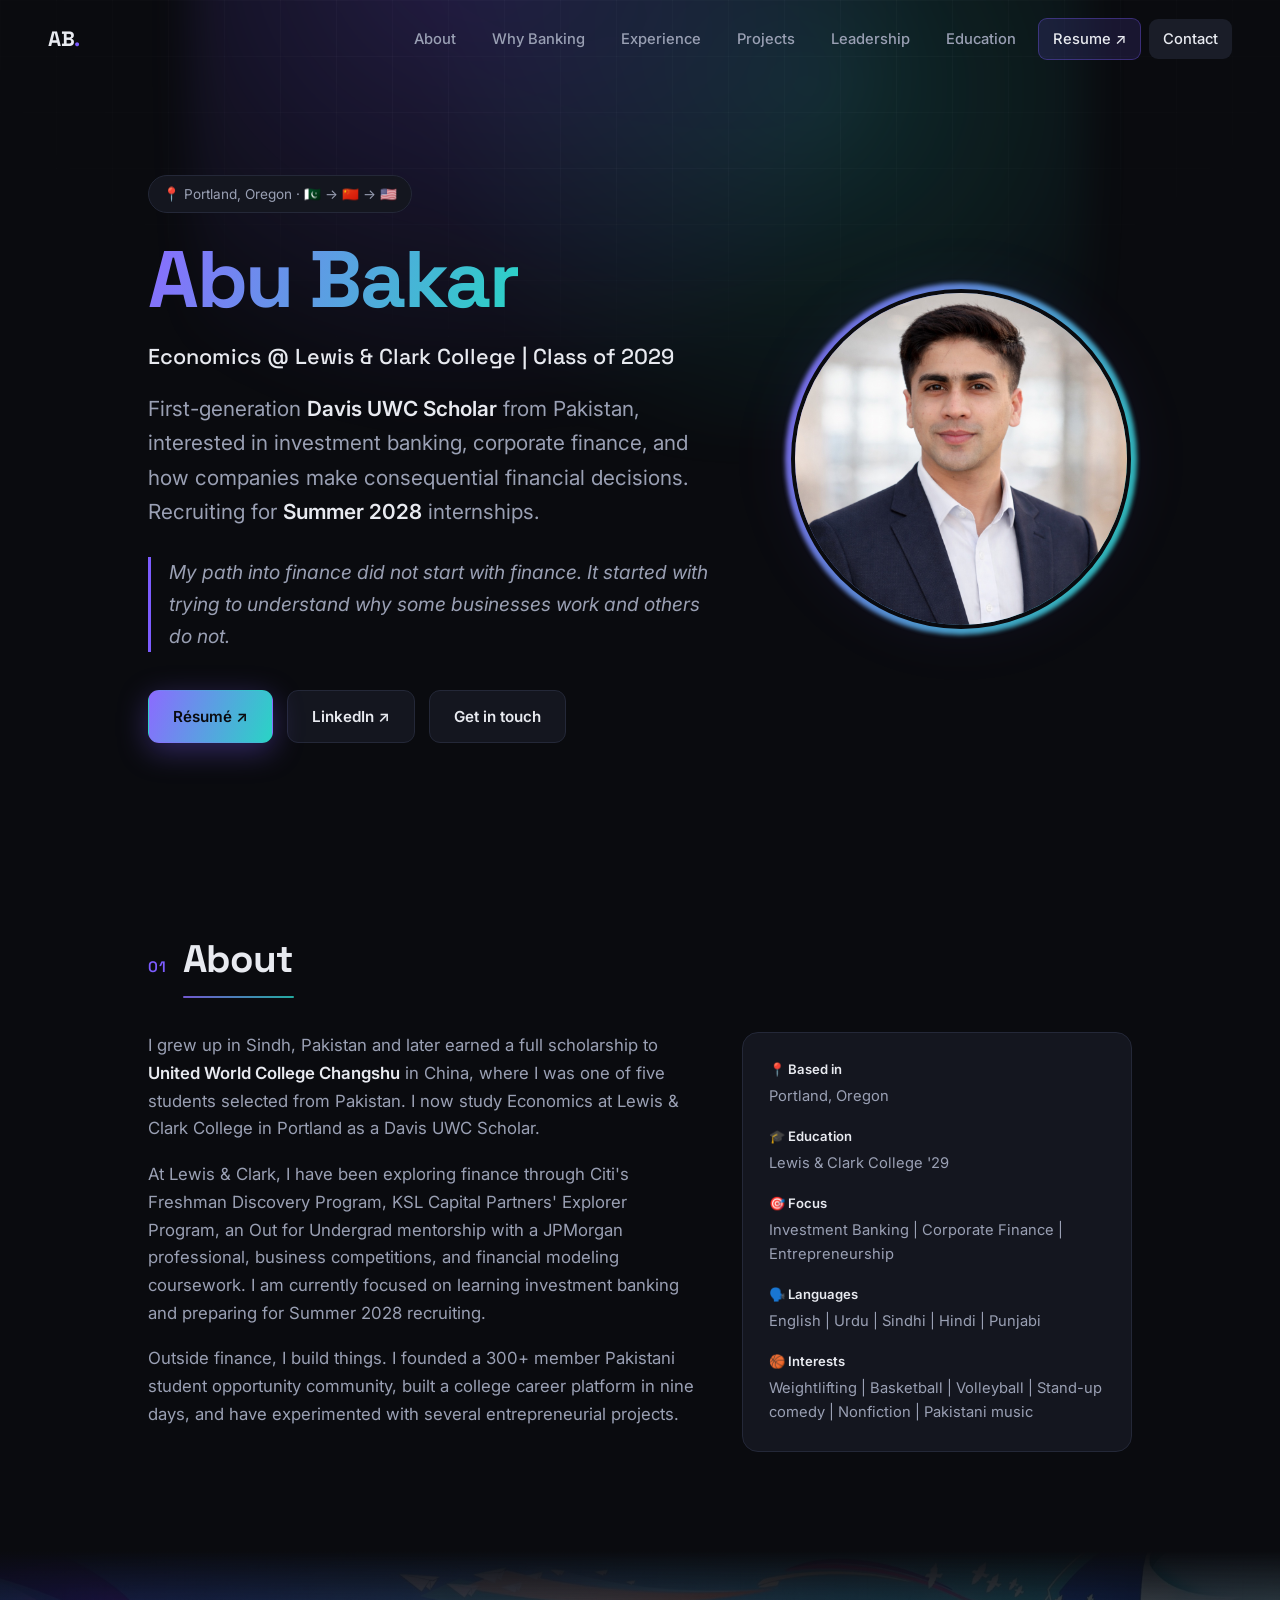
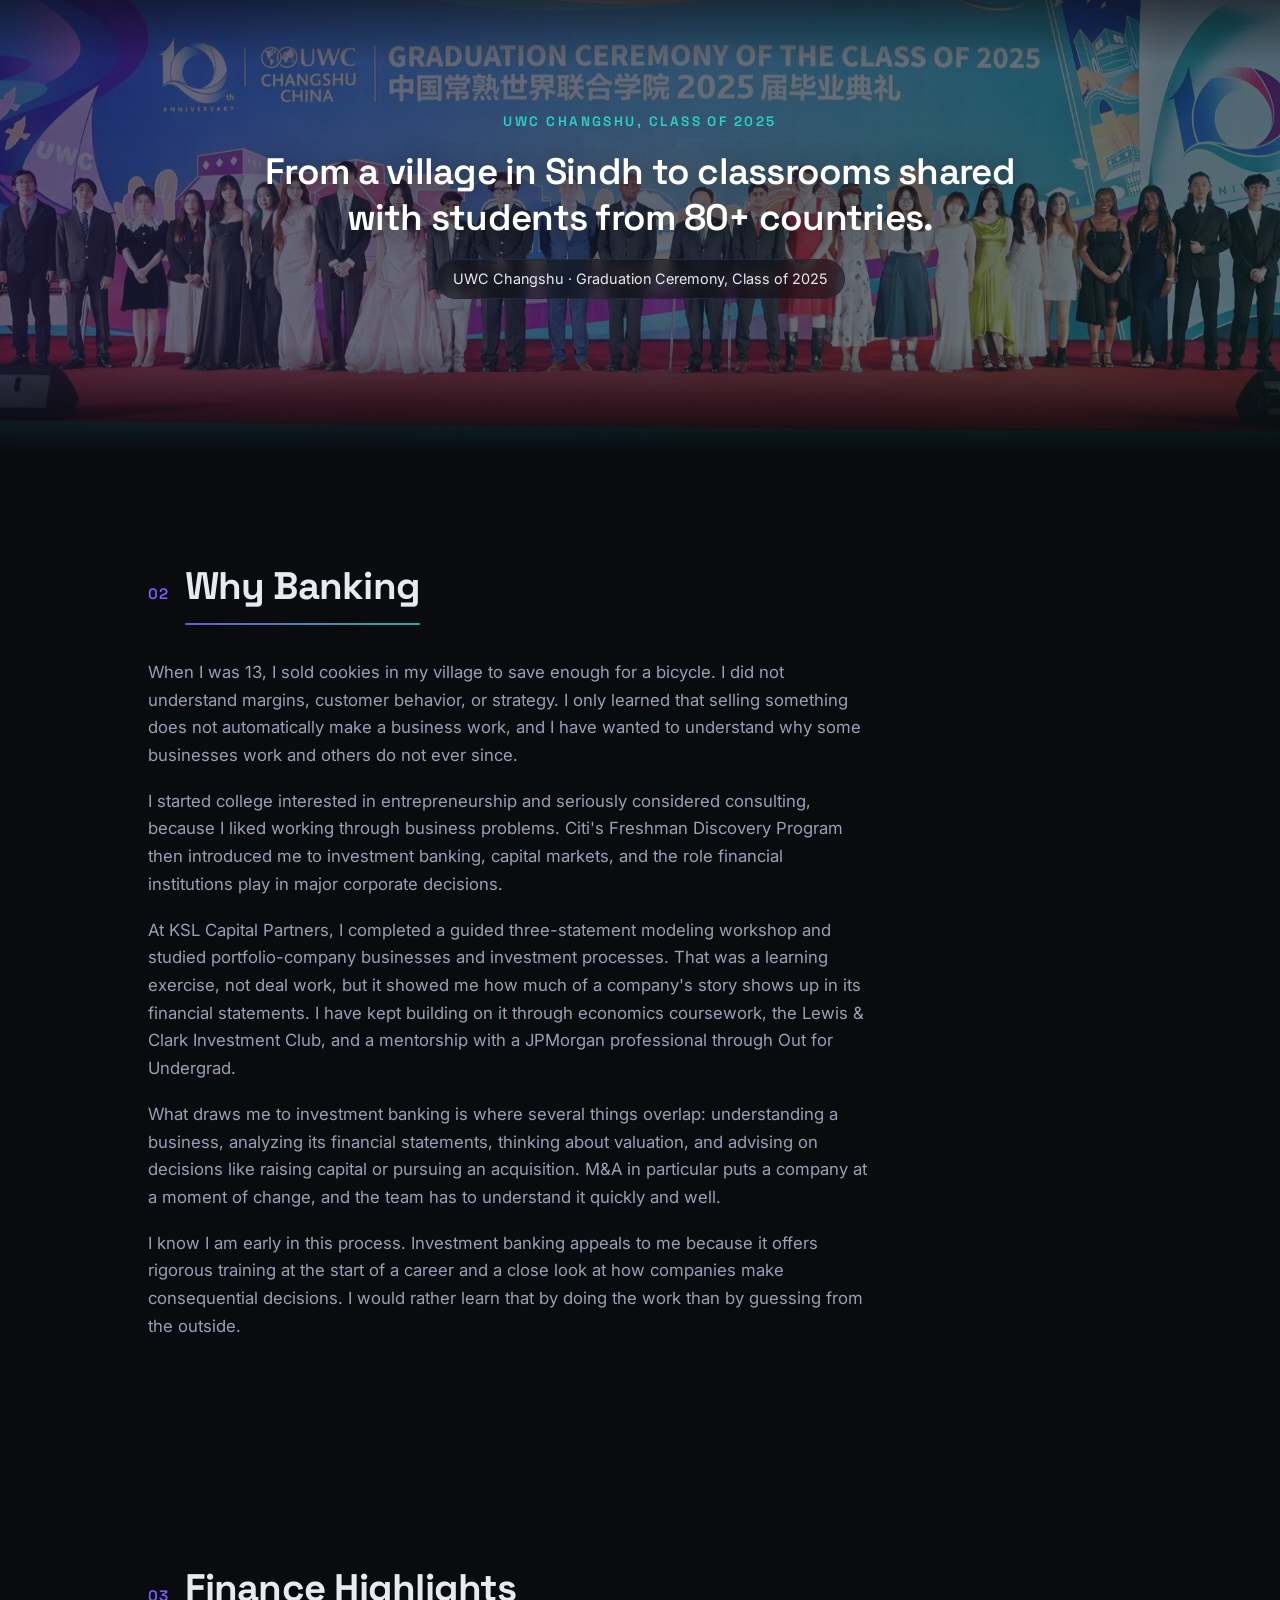
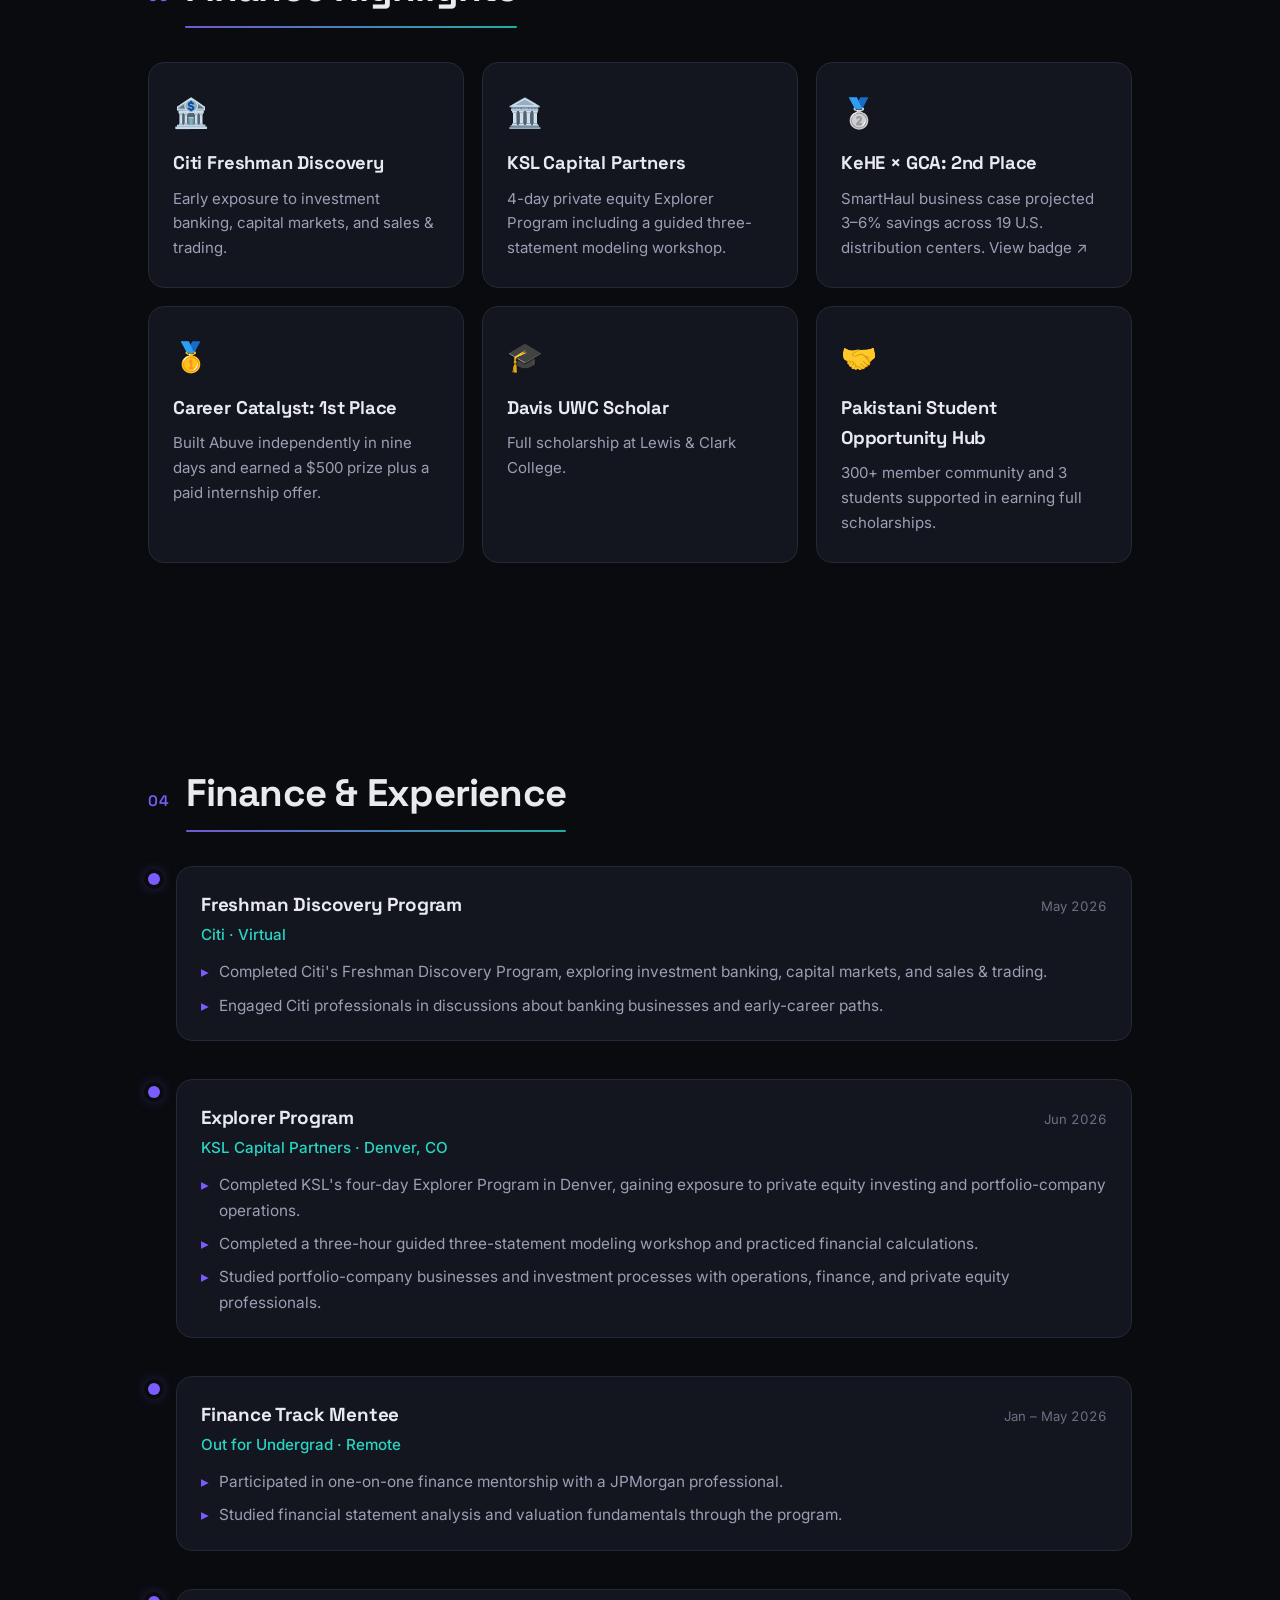
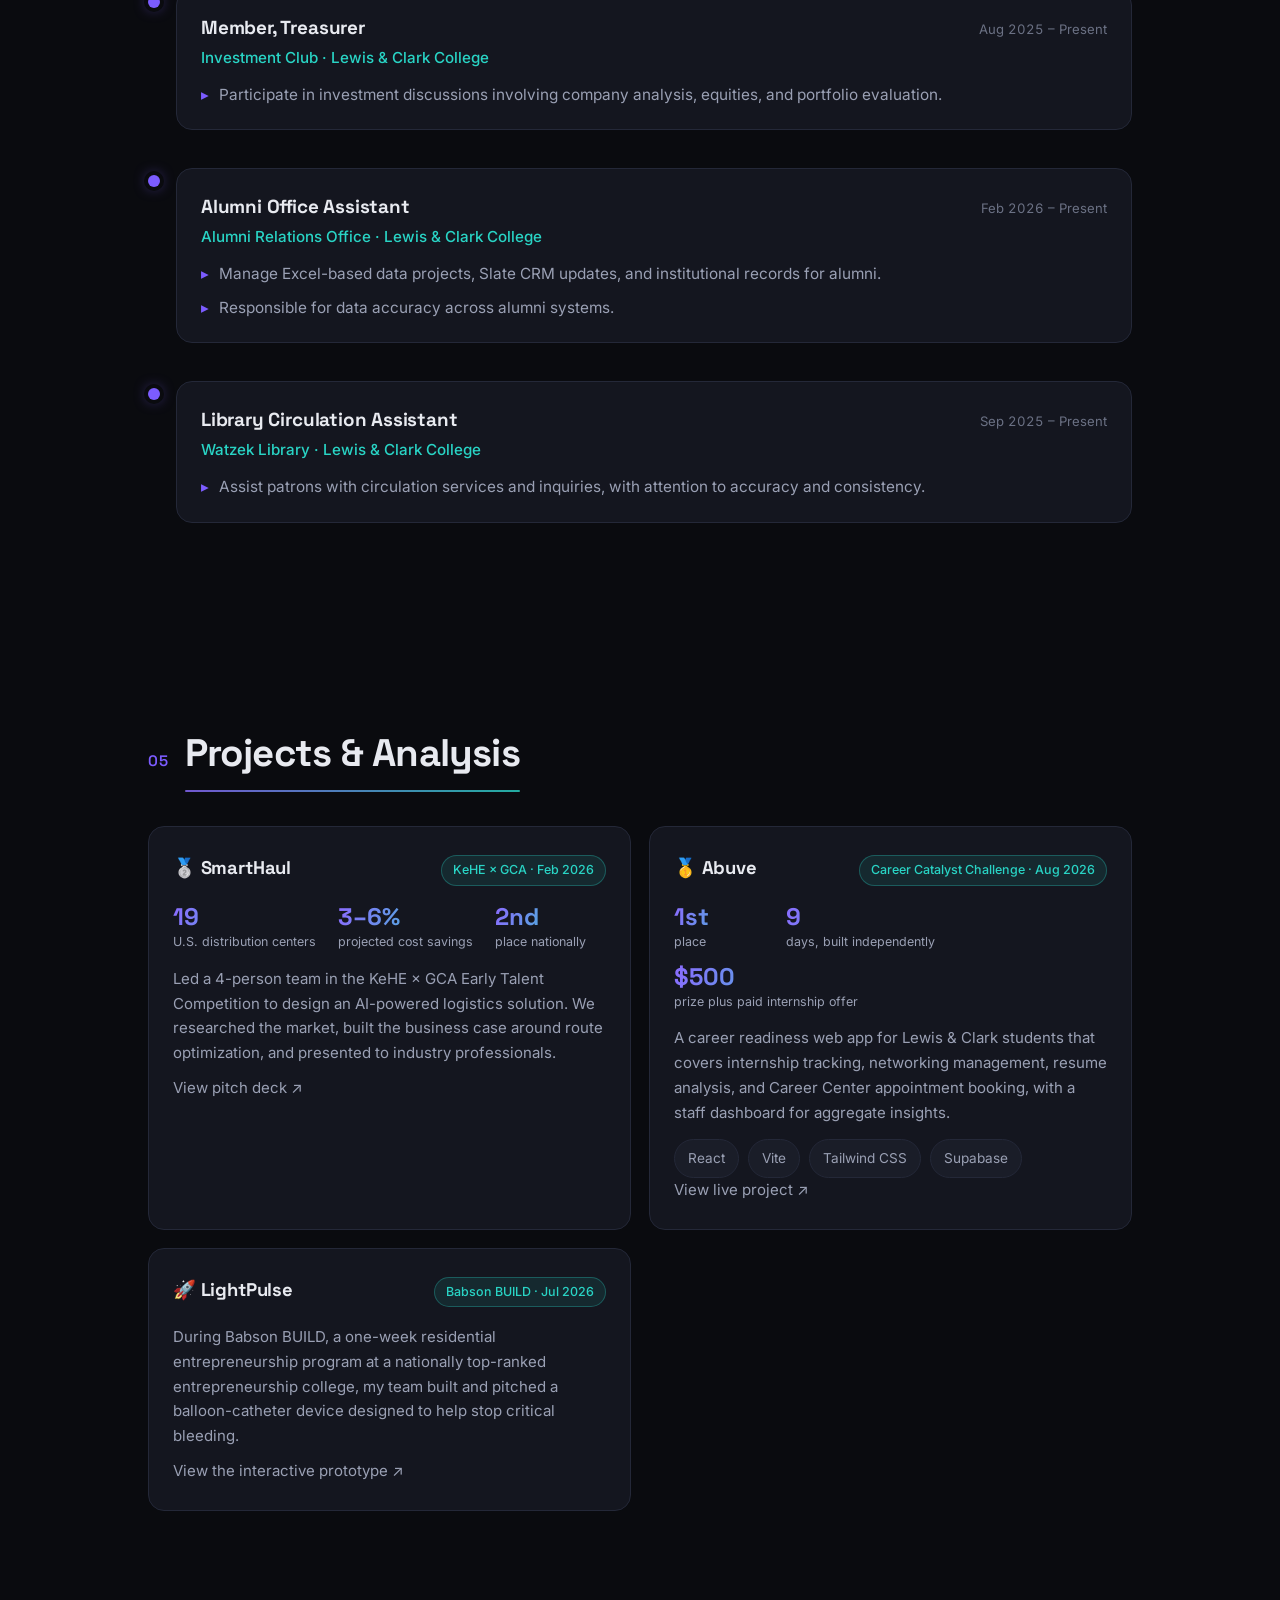
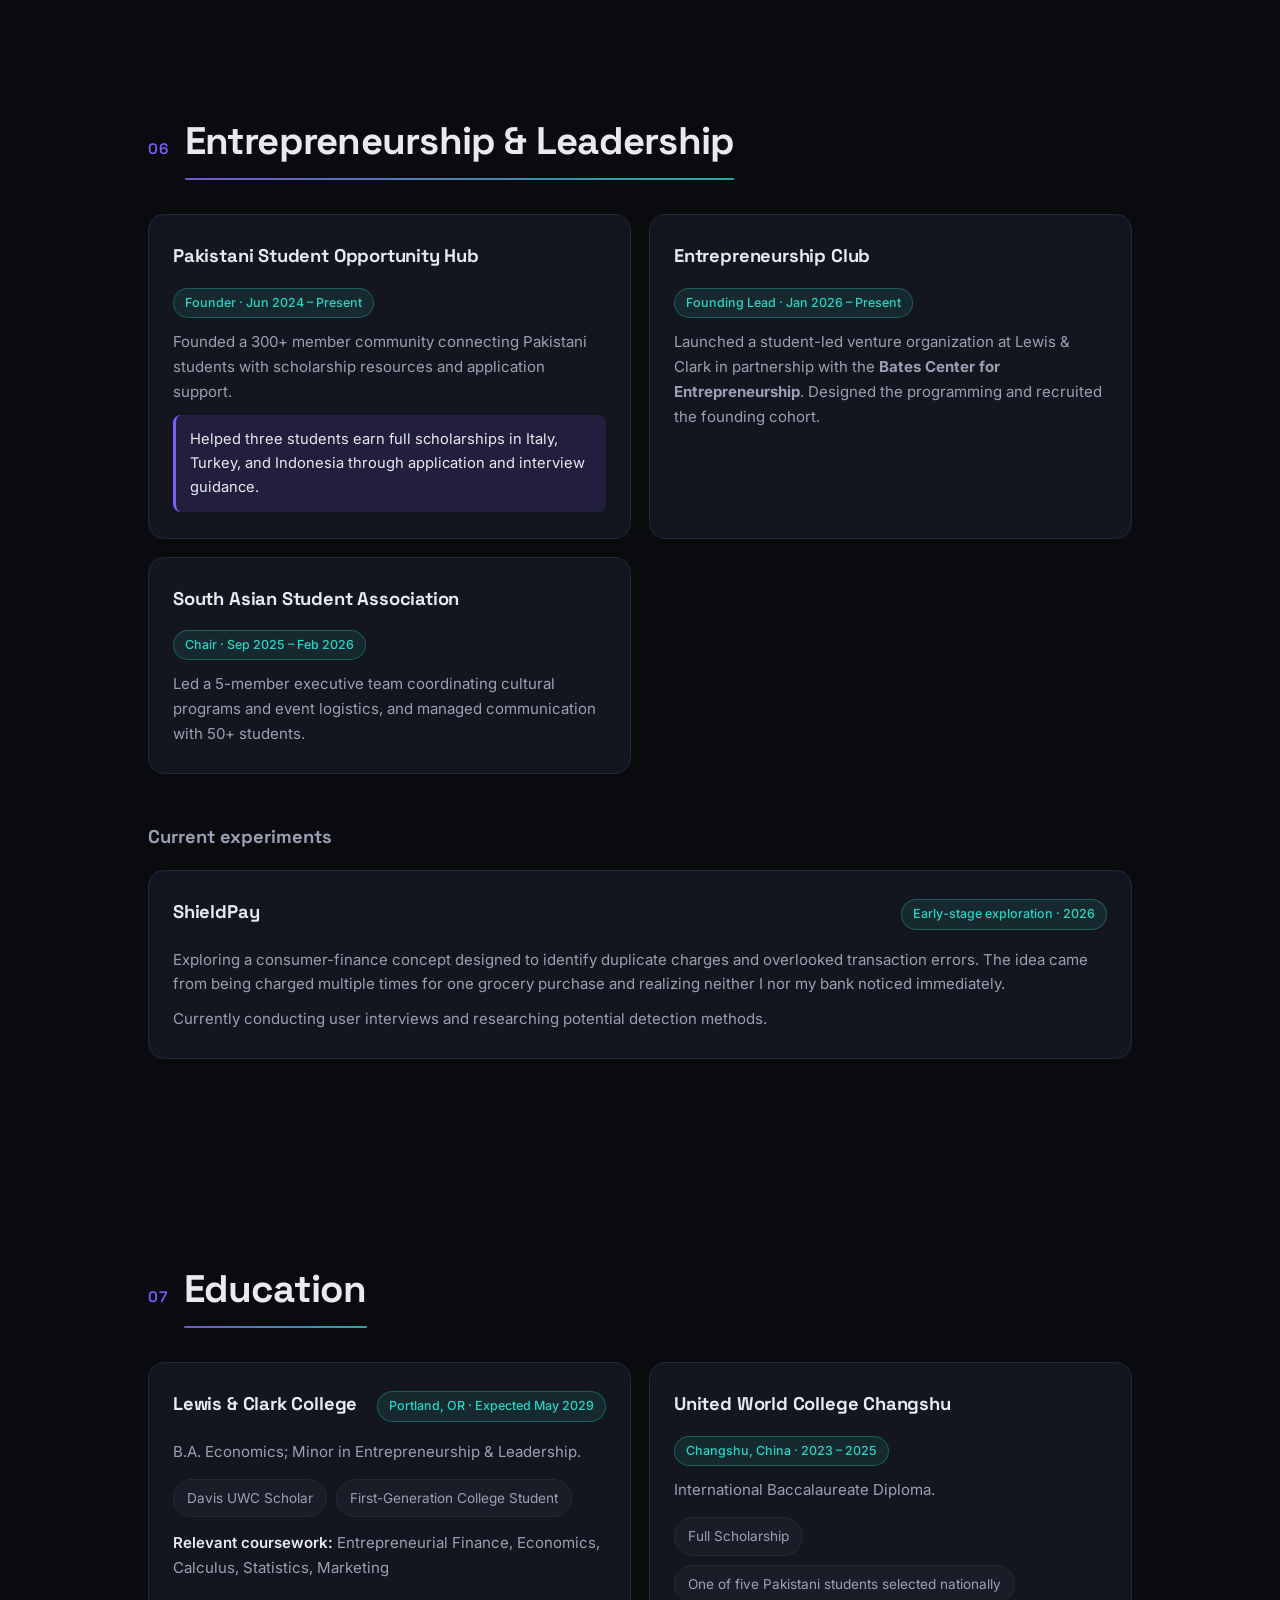
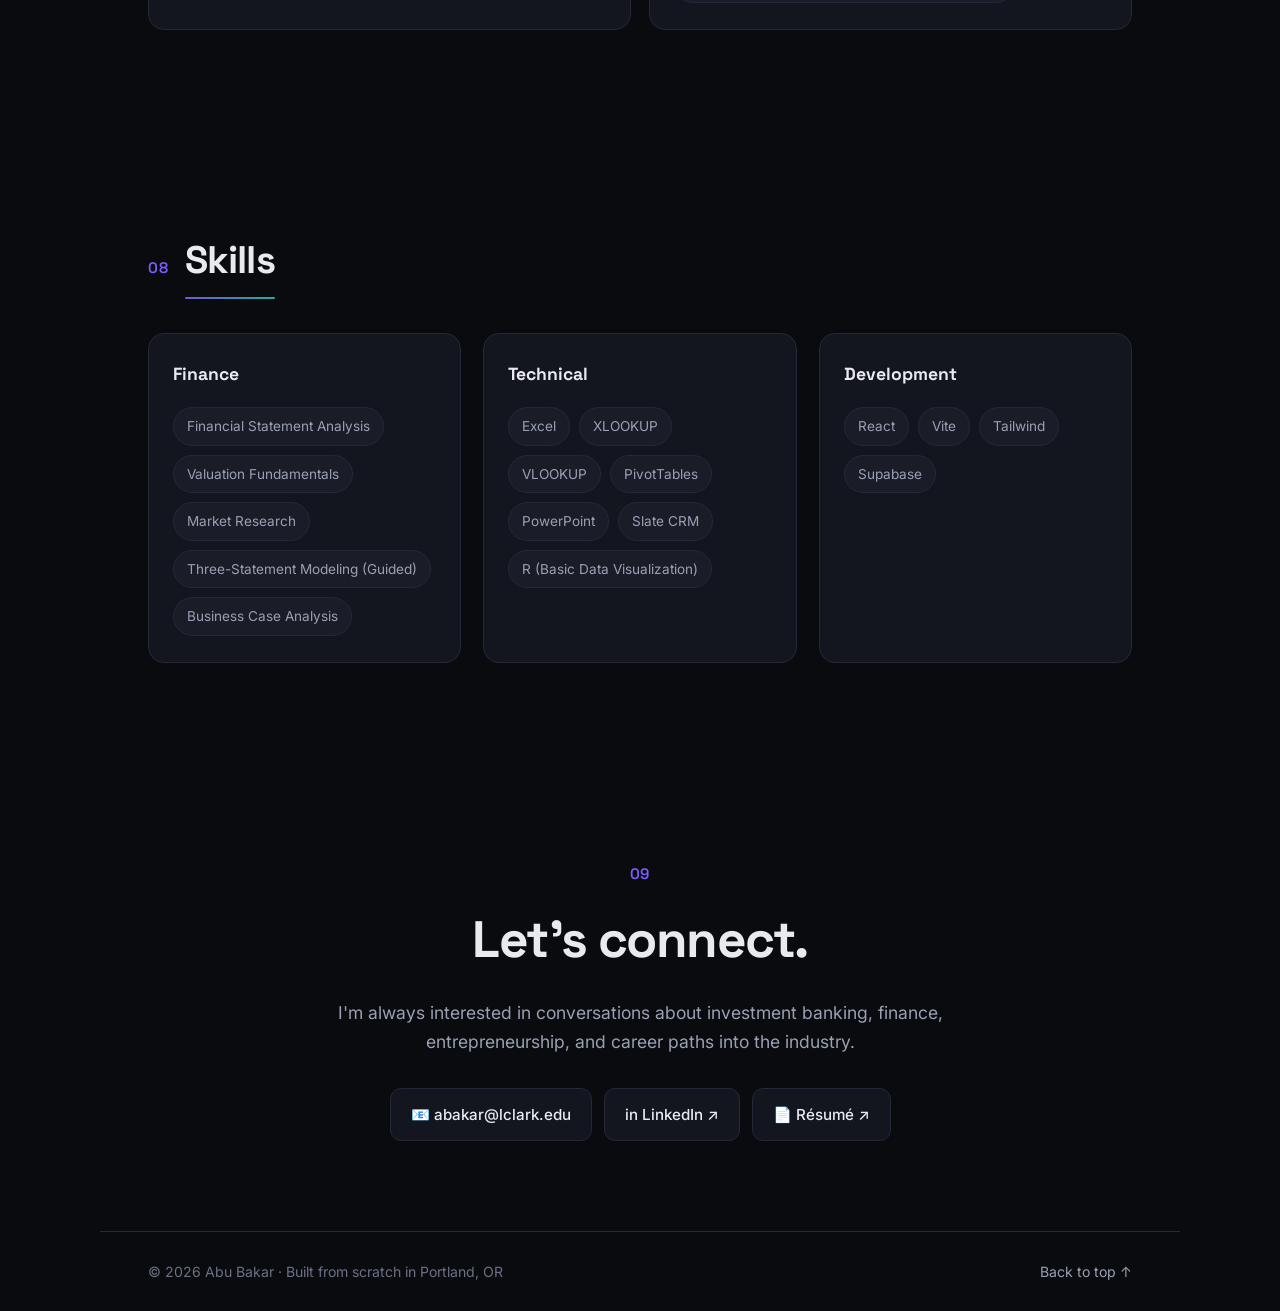
==== commit 327fa416: "Reposition portfolio for investment banking recruiting Co-Authored-By: Claude Sonnet 5.5 <noreply@an" ====
--- a/index.html
+++ b/index.html
@@ -3,14 +3,14 @@
 <head>
   <meta charset="UTF-8" />
   <meta name="viewport" content="width=device-width, initial-scale=1.0" />
-  <title>Abu Bakar · Economics, Finance, Consulting</title>
-  <meta name="description" content="Abu Bakar is a first-generation Economics student at Lewis &amp; Clark College, Davis Scholar, founder, and aspiring investor. I build things from nothing." />
+  <title>Abu Bakar | Economics &amp; Finance | Lewis &amp; Clark College</title>
+  <meta name="description" content="Abu Bakar is an Economics student and Davis UWC Scholar at Lewis &amp; Clark College exploring investment banking, corporate finance, and entrepreneurship." />
   <meta name="author" content="Abu Bakar" />
 
   <!-- Open Graph -->
   <meta property="og:type" content="website" />
-  <meta property="og:title" content="Abu Bakar · Economics, Finance, Consulting" />
-  <meta property="og:description" content="First-generation student from Pakistan. I build things from nothing and I don't wait for permission to start." />
+  <meta property="og:title" content="Abu Bakar | Economics &amp; Finance | Lewis &amp; Clark College" />
+  <meta property="og:description" content="Abu Bakar is an Economics student and Davis UWC Scholar at Lewis &amp; Clark College exploring investment banking, corporate finance, and entrepreneurship." />
 
   <link rel="preconnect" href="https://fonts.googleapis.com" />
   <link rel="preconnect" href="https://fonts.gstatic.com" crossorigin />
@@ -31,11 +31,13 @@
     <a href="#top" class="nav__brand">AB<span>.</span></a>
     <nav class="nav__links" aria-label="Primary">
       <a href="#about">About</a>
-      <a href="#ventures">Ventures</a>
+      <a href="#why-banking">Why Banking</a>
       <a href="#experience">Experience</a>
-      <a href="#awards">Awards</a>
+      <a href="#projects">Projects</a>
+      <a href="#leadership">Leadership</a>
       <a href="#education">Education</a>
-      <a href="#contact" class="nav__cta">Contact</a>
+      <a href="https://drive.google.com/file/d/1uH0pf6eQj3JjQFfh4JbHFmNc_qrY44mK/view?usp=drive_link" target="_blank" rel="noopener" class="nav__cta">Resume ↗</a>
+      <a href="#contact">Contact</a>
     </nav>
     <button class="nav__toggle" id="navToggle" aria-label="Toggle menu" aria-expanded="false">
       <span></span><span></span><span></span>
@@ -48,20 +50,21 @@
       <div class="hero__content">
         <div class="reveal hero__eyebrow">📍 Portland, Oregon · 🇵🇰 → 🇨🇳 → 🇺🇸</div>
         <h1 class="reveal hero__title">
-          Hey, I'm<br /><span class="grad">Abu Bakar</span>.
+          <span class="grad">Abu Bakar</span>
         </h1>
+        <p class="reveal hero__sub">Economics @ Lewis &amp; Clark College | Class of 2029</p>
         <p class="reveal hero__lead">
-          First-generation student from Pakistan, studying
-          <strong>Economics at Lewis &amp; Clark College</strong> on a full scholarship.
-          I'm building a path into finance, investing, and entrepreneurship.
+          First-generation <strong>Davis UWC Scholar</strong> from Pakistan, interested in
+          investment banking, corporate finance, and how companies make consequential
+          financial decisions. Recruiting for <strong>Summer 2028</strong> internships.
         </p>
         <blockquote class="reveal hero__quote">
-          I've been the first at everything. First scholarship, first founder in my family. I stopped waiting for a playbook that didn't exist.
+          My path into finance did not start with finance. It started with trying to understand why some businesses work and others do not.
         </blockquote>
         <div class="reveal hero__actions">
-          <a class="btn btn--primary" href="#contact">Get in touch</a>
+          <a class="btn btn--primary" href="https://drive.google.com/file/d/1uH0pf6eQj3JjQFfh4JbHFmNc_qrY44mK/view?usp=drive_link" target="_blank" rel="noopener">Résumé ↗</a>
           <a class="btn btn--ghost" href="https://www.linkedin.com/in/abu-bakar-085870336/" target="_blank" rel="noopener">LinkedIn ↗</a>
-          <a class="btn btn--ghost" href="https://drive.google.com/file/d/1aiGnTQn_wuNe5sbOf1CPkk_SIncZ-z81/view?usp=sharing" target="_blank" rel="noopener">Résumé ↗</a>
+          <a class="btn btn--ghost" href="#contact">Get in touch</a>
         </div>
       </div>
       <div class="reveal hero__photo">
@@ -78,28 +81,31 @@
       <div class="about">
         <div class="about__text reveal">
           <p>
-            I'm a first-generation student from Pakistan. I earned a full scholarship to
-            <strong>United World College Changshu</strong> in China, where I was selected among
-            the top five students from across Pakistan, and then a
-            <strong>Davis Scholarship</strong> to study at Lewis &amp; Clark College in Portland.
-          </p>
-          <p>
-            I'm building a path into <strong>finance and consulting</strong>, from a national
-            case competition and a private-equity immersion to a JP Morgan mentorship, while
-            founding ventures that open doors for students like me, including
-            <strong>ShieldPay</strong>, a startup catching the duplicate charges and hidden
-            fees that slip past both banks and the people they hit hardest. I care about
-            opportunity, entrepreneurship, and proving that where you start doesn't decide
-            where you can go.
+            I grew up in Sindh, Pakistan and later earned a full scholarship to
+            <strong>United World College Changshu</strong> in China, where I was one of five
+            students selected from Pakistan. I now study Economics at Lewis &amp; Clark College
+            in Portland as a Davis UWC Scholar.
+          </p>
+          <p>
+            At Lewis &amp; Clark, I have been exploring finance through Citi's Freshman Discovery
+            Program, KSL Capital Partners' Explorer Program, an Out for Undergrad mentorship with
+            a JPMorgan professional, business competitions, and financial modeling coursework. I am
+            currently focused on learning investment banking and preparing for Summer 2028
+            recruiting.
+          </p>
+          <p>
+            Outside finance, I build things. I founded a 300+ member Pakistani student opportunity
+            community, built a college career platform in nine days, and have experimented with
+            several entrepreneurial projects.
           </p>
         </div>
         <aside class="about__facts reveal">
           <dl>
-            <div><dt>📍 Based in</dt><dd>Portland, OR, USA</dd></div>
-            <div><dt>🌍 Lived &amp; studied</dt><dd>Pakistan 🇵🇰, China 🇨🇳, USA 🇺🇸</dd></div>
-            <div><dt>🎯 Focus</dt><dd>Finance, private equity, entrepreneurship</dd></div>
-            <div><dt>🗣️ Languages</dt><dd>English, Urdu, Sindhi, Hindi, Punjabi</dd></div>
-            <div><dt>📖 Reading list</dt><dd>Rich Dad Poor Dad · Atomic Habits · The Psychology of Money</dd></div>
+            <div><dt>📍 Based in</dt><dd>Portland, Oregon</dd></div>
+            <div><dt>🎓 Education</dt><dd>Lewis &amp; Clark College '29</dd></div>
+            <div><dt>🎯 Focus</dt><dd>Investment Banking | Corporate Finance | Entrepreneurship</dd></div>
+            <div><dt>🗣️ Languages</dt><dd>English | Urdu | Sindhi | Hindi | Punjabi</dd></div>
+            <div><dt>🏀 Interests</dt><dd>Weightlifting | Basketball | Volleyball | Stand-up comedy | Nonfiction | Pakistani music</dd></div>
           </dl>
         </aside>
       </div>
@@ -111,24 +117,24 @@
       <div class="band__content reveal">
         <span class="band__eyebrow">UWC Changshu, Class of 2025</span>
         <p class="band__quote">
-          From a full-scholarship student in Pakistan to a graduating class spanning
-          80+ countries.
+          From a village in Sindh to classrooms shared with students from 80+ countries.
         </p>
         <span class="band__caption">UWC Changshu · Graduation Ceremony, Class of 2025</span>
       </div>
     </section>
 
-    <!-- Why Finance -->
-    <section class="section" id="why-finance">
+    <!-- Why Banking -->
+    <section class="section" id="why-banking">
       <div class="section__head reveal">
         <span class="section__num">02</span>
-        <h2 class="section__title">Why Finance</h2>
+        <h2 class="section__title">Why Banking</h2>
       </div>
       <div class="about__text why-finance__body reveal">
-        <p>I grew up in a family where no one had a bank account. Finance was never a dinner table conversation. It was survival arithmetic with no margin for error.</p>
-        <p>That changed this summer. Sitting in a room at KSL Capital Partners, a mentor described private equity as buy, fix, and sell. It clicked instantly. I had been doing a version of that my entire life with no capital and no language for it. Selling cookies at 13 to buy a bicycle my parents could not afford. Building a scholarship community with zero funding. Winning a national business competition by building a full investment case for an AI logistics solution.</p>
-        <p>What I am trying to understand now is how capital actually moves. How deals get structured. How value gets created in private markets versus public ones. I completed programs at KSL Capital Partners and Citi, spent five months working one on one with a JP Morgan professional, and I am currently in a year long consulting fellowship with a former McKinsey advisor.</p>
-        <p>Morgan Housel writes that wealth is what you do not spend. Growing up, my family spent everything just to survive. Understanding how capital compounds, how patient money builds what labor alone cannot, is not academic for me. It is personal. That is what I am here to learn.</p>
+        <p>When I was 13, I sold cookies in my village to save enough for a bicycle. I did not understand margins, customer behavior, or strategy. I only learned that selling something does not automatically make a business work, and I have wanted to understand why some businesses work and others do not ever since.</p>
+        <p>I started college interested in entrepreneurship and seriously considered consulting, because I liked working through business problems. Citi's Freshman Discovery Program then introduced me to investment banking, capital markets, and the role financial institutions play in major corporate decisions.</p>
+        <p>At KSL Capital Partners, I completed a guided three-statement modeling workshop and studied portfolio-company businesses and investment processes. That was a learning exercise, not deal work, but it showed me how much of a company's story shows up in its financial statements. I have kept building on it through economics coursework, the Lewis &amp; Clark Investment Club, and a mentorship with a JPMorgan professional through Out for Undergrad.</p>
+        <p>What draws me to investment banking is where several things overlap: understanding a business, analyzing its financial statements, thinking about valuation, and advising on decisions like raising capital or pursuing an acquisition. M&amp;A in particular puts a company at a moment of change, and the team has to understand it quickly and well.</p>
+        <p>I know I am early in this process. Investment banking appeals to me because it offers rigorous training at the start of a career and a close look at how companies make consequential decisions. I would rather learn that by doing the work than by guessing from the outside.</p>
       </div>
     </section>
 
@@ -136,108 +142,65 @@
     <section class="section" id="highlights">
       <div class="section__head reveal">
         <span class="section__num">03</span>
-        <h2 class="section__title">Highlights</h2>
+        <h2 class="section__title">Finance Highlights</h2>
       </div>
       <div class="cards">
         <article class="card reveal">
+          <div class="card__icon">🏦</div>
+          <h3>Citi Freshman Discovery</h3>
+          <p>Early exposure to investment banking, capital markets, and sales &amp; trading.</p>
+        </article>
+        <article class="card reveal">
+          <div class="card__icon">🏛️</div>
+          <h3>KSL Capital Partners</h3>
+          <p>4-day private equity Explorer Program including a guided three-statement modeling workshop.</p>
+        </article>
+        <article class="card reveal">
           <div class="card__icon">🥈</div>
-          <h3><span data-count="2" data-ordinal>2nd</span> Place, Nationally</h3>
-          <p>KeHE × GCA Early Talent Competition, among university teams across the US &amp; Canada. <a href="https://drive.google.com/file/d/1jz3n8mnmMMnm-aWA_zxJFuzs7SEOuMi2/view?usp=sharing" target="_blank" rel="noopener">View badge ↗</a></p>
+          <h3>KeHE × GCA: 2nd Place</h3>
+          <p>SmartHaul business case projected 3–6% savings across 19 U.S. distribution centers. <a href="https://drive.google.com/file/d/1jz3n8mnmMMnm-aWA_zxJFuzs7SEOuMi2/view?usp=sharing" target="_blank" rel="noopener">View badge ↗</a></p>
+        </article>
+        <article class="card reveal">
+          <div class="card__icon">🥇</div>
+          <h3>Career Catalyst: 1st Place</h3>
+          <p>Built Abuve independently in nine days and earned a $500 prize plus a paid internship offer.</p>
         </article>
         <article class="card reveal">
           <div class="card__icon">🎓</div>
-          <h3>Davis Scholar</h3>
-          <p>Full scholarship at Lewis &amp; Clark as a first-generation college student.</p>
-        </article>
-        <article class="card reveal">
-          <div class="card__icon">🏛️</div>
-          <h3>KSL Explorer</h3>
-          <p>4-day private equity immersion: LBO &amp; three-statement modeling on live deals.</p>
-        </article>
-        <article class="card reveal">
-          <div class="card__icon">🌟</div>
-          <h3>Top <span data-count="40">40</span> of <span data-count="500">500</span></h3>
-          <p>Final-round finalist for the inaugural Permanent Capital Fellows Program.</p>
+          <h3>Davis UWC Scholar</h3>
+          <p>Full scholarship at Lewis &amp; Clark College.</p>
         </article>
         <article class="card reveal">
           <div class="card__icon">🤝</div>
-          <h3><span data-count="300">300</span>+ Students</h3>
-          <p>Founded a cross-border advisory community from nothing, with no funding and no team.</p>
-        </article>
-        <article class="card reveal">
-          <div class="card__icon">🚀</div>
-          <h3>Babson BUILD</h3>
-          <p>Built and pitched LightPulse, a balloon-catheter device for stopping critical bleeding, with 25 international undergraduates. <a href="assets/lightpulse-demo.html" target="_blank" rel="noopener">View prototype ↗</a></p>
-        </article>
-      </div>
-    </section>
-
-    <!-- Ventures -->
-    <section class="section" id="ventures">
+          <h3>Pakistani Student Opportunity Hub</h3>
+          <p>300+ member community and 3 students supported in earning full scholarships.</p>
+        </article>
+      </div>
+    </section>
+
+    <!-- Finance & Experience -->
+    <section class="section" id="experience">
       <div class="section__head reveal">
         <span class="section__num">04</span>
-        <h2 class="section__title">Ventures</h2>
-      </div>
-      <p class="section__sub reveal">Things I founded and built from zero.</p>
-      <div class="cards cards--wide">
-        <article class="card reveal">
-          <div class="venture__head">
-            <h3>ShieldPay</h3>
-            <span class="badge">Founder · Idea Stage · 2026</span>
-          </div>
-          <p>
-            I started this after a month I was down to my last few dollars as a broke
-            college student. I used what I had left on groceries at Walmart, and they
-            accidentally charged me three times for a single item. Neither I nor my
-            bank caught it. That's the gap ShieldPay exists to close: the duplicate
-            charges and hidden fees that slip past both sides of the system, hitting
-            hardest the people with the least room to absorb them.
-          </p>
-          <p>
-            Currently researching the detection model and talking to students living
-            paycheck to paycheck about where they've been silently overcharged.
-            Building the financial oversight institutions already have, for everyone
-            else.
-          </p>
-        </article>
-
-        <article class="card reveal">
-          <div class="venture__head">
-            <h3>Pakistani Student Opportunity Hub</h3>
-            <span class="badge">Founder · Jun 2024 – Present</span>
-          </div>
-          <p>
-            Built a cross-border advisory community from nothing, with no funding, no team, and
-            no blueprint. It now connects <strong>300+ underrepresented students</strong> to
-            international scholarships and career opportunities.
-          </p>
-          <p class="venture__impact">📈 2 students placed on full scholarships in Italy and Indonesia, the first from their communities.</p>
-        </article>
-
-        <article class="card reveal">
-          <div class="venture__head">
-            <h3>Entrepreneurship Club at Lewis &amp; Clark</h3>
-            <span class="badge">Founder · Jan 2026 – Present</span>
-          </div>
-          <p>
-            Launched a student-led venture organization in partnership with the
-            <strong>Bates Center for Entrepreneurship</strong>. Designed the programming,
-            recruited the founding cohort, and built a collaborative community around
-            applied entrepreneurial thinking.
-          </p>
-        </article>
-      </div>
-    </section>
-
-    <!-- Experience & Programs -->
-    <section class="section" id="experience">
-      <div class="section__head reveal">
-        <span class="section__num">05</span>
-        <h2 class="section__title">Experience &amp; Programs</h2>
-      </div>
-      <p class="section__sub reveal">Selective programs, mentorships, and roles where I've sharpened finance and operating skills.</p>
+        <h2 class="section__title">Finance &amp; Experience</h2>
+      </div>
 
       <ol class="timeline">
+        <li class="timeline__item reveal">
+          <div class="timeline__dot"></div>
+          <div class="timeline__body">
+            <div class="timeline__meta">
+              <h3>Freshman Discovery Program</h3>
+              <span class="timeline__date">May 2026</span>
+            </div>
+            <p class="timeline__org">Citi · Virtual</p>
+            <ul>
+              <li>Completed Citi's Freshman Discovery Program, exploring investment banking, capital markets, and sales &amp; trading.</li>
+              <li>Engaged Citi professionals in discussions about banking businesses and early-career paths.</li>
+            </ul>
+          </div>
+        </li>
+
         <li class="timeline__item reveal">
           <div class="timeline__dot"></div>
           <div class="timeline__body">
@@ -247,40 +210,9 @@
             </div>
             <p class="timeline__org">KSL Capital Partners · Denver, CO</p>
             <ul>
-              <li>Completed a competitive 4-day private equity immersion at a $multi-billion firm via the Training the Street curriculum.</li>
-              <li>Trained in LBO analysis, three-statement modeling, credit overview, and Excel financial modeling.</li>
-              <li>Analyzed 2 live portfolio companies, Peregrine and Alterra, alongside senior investment professionals.</li>
-            </ul>
-          </div>
-        </li>
-
-        <li class="timeline__item reveal">
-          <div class="timeline__dot"></div>
-          <div class="timeline__body">
-            <div class="timeline__meta">
-              <h3>Babson BUILD Program</h3>
-              <span class="timeline__date">Jul 2026</span>
-            </div>
-            <p class="timeline__org">Babson College</p>
-            <ul>
-              <li>Completed a one-week residential entrepreneurship intensive at the #1-ranked entrepreneurship college.</li>
-              <li>Built and pitched LightPulse, a balloon-catheter device designed to help stop critical bleeding from stab or gunshot wounds, alongside 25 international undergraduates.</li>
-              <li><a href="assets/lightpulse-demo.html" target="_blank" rel="noopener">View the interactive prototype ↗</a></li>
-            </ul>
-          </div>
-        </li>
-
-        <li class="timeline__item reveal">
-          <div class="timeline__dot"></div>
-          <div class="timeline__body">
-            <div class="timeline__meta">
-              <h3>Freshmen Discovery Program</h3>
-              <span class="timeline__date">May 2026</span>
-            </div>
-            <p class="timeline__org">Citi · Virtual</p>
-            <ul>
-              <li>Selected from 4,000+ applicants (top ~200) for Citi's invitation-only, 3-day early-career program.</li>
-              <li>Engaged with senior leaders across 5+ business divisions, including markets, banking, and financial services.</li>
+              <li>Completed KSL's four-day Explorer Program in Denver, gaining exposure to private equity investing and portfolio-company operations.</li>
+              <li>Completed a three-hour guided three-statement modeling workshop and practiced financial calculations.</li>
+              <li>Studied portfolio-company businesses and investment processes with operations, finance, and private equity professionals.</li>
             </ul>
           </div>
         </li>
@@ -294,8 +226,22 @@
             </div>
             <p class="timeline__org">Out for Undergrad · Remote</p>
             <ul>
-              <li>Selected as one of fewer than 50 freshmen accepted nationally for the finance mentorship program.</li>
-              <li>Paired one-on-one with a JP Morgan professional for weekly sessions over 5 months in analysis, valuation, and deal evaluation.</li>
+              <li>Participated in one-on-one finance mentorship with a JPMorgan professional.</li>
+              <li>Studied financial statement analysis and valuation fundamentals through the program.</li>
+            </ul>
+          </div>
+        </li>
+
+        <li class="timeline__item reveal">
+          <div class="timeline__dot"></div>
+          <div class="timeline__body">
+            <div class="timeline__meta">
+              <h3>Member, Treasurer</h3>
+              <span class="timeline__date">Aug 2025 – Present</span>
+            </div>
+            <p class="timeline__org">Investment Club · Lewis &amp; Clark College</p>
+            <ul>
+              <li>Participate in investment discussions involving company analysis, equities, and portfolio evaluation.</li>
             </ul>
           </div>
         </li>
@@ -307,24 +253,10 @@
               <h3>Alumni Office Assistant</h3>
               <span class="timeline__date">Feb 2026 – Present</span>
             </div>
-            <p class="timeline__org">Lewis &amp; Clark College</p>
+            <p class="timeline__org">Alumni Relations Office · Lewis &amp; Clark College</p>
             <ul>
-              <li>Manage Excel-based data projects, Slate CRM updates, and institutional records for 10,000+ alumni.</li>
-              <li>Hold full ownership of data integrity across alumni systems.</li>
-            </ul>
-          </div>
-        </li>
-
-        <li class="timeline__item reveal">
-          <div class="timeline__dot"></div>
-          <div class="timeline__body">
-            <div class="timeline__meta">
-              <h3>Game Operations Assistant</h3>
-              <span class="timeline__date">Sep 2025 – Present</span>
-            </div>
-            <p class="timeline__org">Lewis &amp; Clark College</p>
-            <ul>
-              <li>Coordinated logistics and guest services for 50+ visitors across 20+ events under live event pressure.</li>
+              <li>Manage Excel-based data projects, Slate CRM updates, and institutional records for alumni.</li>
+              <li>Responsible for data accuracy across alumni systems.</li>
             </ul>
           </div>
         </li>
@@ -336,119 +268,159 @@
               <h3>Library Circulation Assistant</h3>
               <span class="timeline__date">Sep 2025 – Present</span>
             </div>
-            <p class="timeline__org">Watzek Library, Lewis &amp; Clark College</p>
+            <p class="timeline__org">Watzek Library · Lewis &amp; Clark College</p>
             <ul>
-              <li>Assist 20+ patrons per shift with circulation services and inquiries in a high-trust academic environment.</li>
-              <li>Manage front-desk operations with attention to accuracy, service quality, and consistency.</li>
+              <li>Assist patrons with circulation services and inquiries, with attention to accuracy and consistency.</li>
             </ul>
           </div>
         </li>
       </ol>
     </section>
 
-    <!-- Awards -->
-    <section class="section" id="awards">
-      <div class="section__head reveal">
-        <span class="section__num">06</span>
-        <h2 class="section__title">Competitions &amp; Awards</h2>
+    <!-- Projects & Analysis -->
+    <section class="section" id="projects">
+      <div class="section__head reveal">
+        <span class="section__num">05</span>
+        <h2 class="section__title">Projects &amp; Analysis</h2>
       </div>
       <div class="cards cards--wide">
         <article class="card reveal">
           <div class="venture__head">
-            <h3>🏆 Abuve: Career Readiness Platform</h3>
-            <span class="badge">2026</span>
-          </div>
-          <p>
-            Built <strong>Abuve</strong>, a full-stack career readiness web application for
-            Lewis &amp; Clark College students, as a solo developer in 9 days. The app helps
-            students track internships and experiences, manage professional networks with
-            smart follow-up reminders, optimize resumes using a Job Fit analyzer, and book
-            Career Center appointments, all in one platform. Also built a faculty-facing
-            admin dashboard for Career Center staff to track aggregate student data and
-            insights.
+            <h3>🥈 SmartHaul</h3>
+            <span class="badge">KeHE × GCA · Feb 2026</span>
+          </div>
+          <div class="stats">
+            <div><strong>19</strong><span>U.S. distribution centers</span></div>
+            <div><strong>3–6%</strong><span>projected cost savings</span></div>
+            <div><strong>2nd</strong><span>place nationally</span></div>
+          </div>
+          <p>
+            Led a 4-person team in the KeHE × GCA Early Talent Competition to design an
+            AI-powered logistics solution. We researched the market, built the business case
+            around route optimization, and presented to industry professionals.
+          </p>
+          <p><a href="https://drive.google.com/file/d/1CL5Q5AinDunvU_4M77dRDUGfUltvf5IZ/view?usp=sharing" target="_blank" rel="noopener">View pitch deck ↗</a></p>
+          <!-- TODO(Abu): link stock pitch or deal write-up here -->
+        </article>
+
+        <article class="card reveal">
+          <div class="venture__head">
+            <h3>🥇 Abuve</h3>
+            <span class="badge">Career Catalyst Challenge · Aug 2026</span>
+          </div>
+          <div class="stats">
+            <div><strong>1st</strong><span>place</span></div>
+            <div><strong>9</strong><span>days, built independently</span></div>
+            <div><strong>$500</strong><span>prize plus paid internship offer</span></div>
+          </div>
+          <p>
+            A career readiness web app for Lewis &amp; Clark students that covers internship
+            tracking, networking management, resume analysis, and Career Center appointment
+            booking, with a staff dashboard for aggregate insights.
           </p>
           <ul class="tags">
             <li>React</li>
             <li>Vite</li>
             <li>Tailwind CSS</li>
             <li>Supabase</li>
-            <li>Vercel</li>
           </ul>
-          <p class="venture__impact">💰 Won $500 prize and a paid internship opportunity, out of all submissions.</p>
           <p><a href="https://lc-career-tracker.vercel.app" target="_blank" rel="noopener">View live project ↗</a></p>
         </article>
 
         <article class="card reveal">
           <div class="venture__head">
-            <h3>🥈 KeHE × GCA Early Talent Competition: 2nd Place</h3>
-            <span class="badge">Feb 2026</span>
-          </div>
-          <p>
-            Led a 4-person team to design <strong>SmartHaul</strong>, an AI-powered logistics
-            solution. Conducted asset-level due diligence across 19 distribution centers and
-            modeled a 3–6% cost reduction via route optimization. Built the financial models
-            and presented the investment case to executive judges, placing 2nd nationally
-            among university teams across the US and Canada.
-          </p>
-          <p><a href="https://drive.google.com/file/d/1CL5Q5AinDunvU_4M77dRDUGfUltvf5IZ/view?usp=sharing" target="_blank" rel="noopener">View pitch deck ↗</a></p>
-        </article>
-
-        <article class="card reveal">
-          <div class="venture__head">
-            <h3>🏅 Permanent Capital Fellows Program: Finalist</h3>
-            <span class="badge">May 2026</span>
-          </div>
-          <p>
-            Advanced to the final interview round (<strong>top 40 of 500 applicants</strong>)
-            for an inaugural venture fellowship in Chicago. Interviewed by co-founder Joe
-            Shanton and invited to reapply for Summer 2027.
-          </p>
-        </article>
-      </div>
-    </section>
-
-    <!-- Leadership -->
+            <h3>🚀 LightPulse</h3>
+            <span class="badge">Babson BUILD · Jul 2026</span>
+          </div>
+          <p>
+            During Babson BUILD, a one-week residential entrepreneurship program at a
+            nationally top-ranked entrepreneurship college, my team built and pitched a
+            balloon-catheter device designed to help stop critical bleeding.
+          </p>
+          <p><a href="assets/lightpulse-demo.html" target="_blank" rel="noopener">View the interactive prototype ↗</a></p>
+        </article>
+
+        <!--
+          TODO(Abu): add only when complete and accurate.
+          Financial Modeling Project: e.g. a three-year operating model for an on-campus dining operation
+          (demand assumptions, operating expenses, capacity, scenario analysis).
+        -->
+        <!--
+          TODO(Abu): Public Company Analysis card (financial analysis, valuation, comparable companies,
+          transaction analysis). Reuse the card markup above.
+        -->
+      </div>
+    </section>
+
+    <!-- Entrepreneurship & Leadership -->
     <section class="section" id="leadership">
       <div class="section__head reveal">
-        <span class="section__num">07</span>
-        <h2 class="section__title">Leadership</h2>
-      </div>
-      <ol class="timeline">
-        <li class="timeline__item reveal">
-          <div class="timeline__dot"></div>
-          <div class="timeline__body">
-            <div class="timeline__meta">
-              <h3>Chair, South Asian Student Association</h3>
-              <span class="timeline__date">Sep 2025 – Feb 2026</span>
-            </div>
-            <p class="timeline__org">Lewis &amp; Clark College</p>
-            <ul>
-              <li>Led a 5-member executive team coordinating cultural programs and event logistics.</li>
-              <li>Managed stakeholder communication for 50+ students.</li>
-            </ul>
-          </div>
-        </li>
-        <li class="timeline__item reveal">
-          <div class="timeline__dot"></div>
-          <div class="timeline__body">
-            <div class="timeline__meta">
-              <h3>Model United Nations Delegate</h3>
-              <span class="timeline__date">Aug 2023 – May 2024</span>
-            </div>
-            <p class="timeline__org">UWC Changshu</p>
-            <ul>
-              <li>Prepared position papers for 4+ international conferences.</li>
-              <li>Collaborated with delegates from 80+ countries on policy and resolution drafting.</li>
-            </ul>
-          </div>
-        </li>
-      </ol>
+        <span class="section__num">06</span>
+        <h2 class="section__title">Entrepreneurship &amp; Leadership</h2>
+      </div>
+      <div class="cards cards--wide">
+        <article class="card reveal">
+          <div class="venture__head">
+            <h3>Pakistani Student Opportunity Hub</h3>
+            <span class="badge">Founder · Jun 2024 – Present</span>
+          </div>
+          <p>
+            Founded a 300+ member community connecting Pakistani students with scholarship
+            resources and application support.
+          </p>
+          <p class="venture__impact">Helped three students earn full scholarships in Italy, Turkey, and Indonesia through application and interview guidance.</p>
+        </article>
+
+        <article class="card reveal">
+          <div class="venture__head">
+            <h3>Entrepreneurship Club</h3>
+            <span class="badge">Founding Lead · Jan 2026 – Present</span>
+          </div>
+          <p>
+            Launched a student-led venture organization at Lewis &amp; Clark in partnership with
+            the <strong>Bates Center for Entrepreneurship</strong>. Designed the programming and
+            recruited the founding cohort.
+          </p>
+        </article>
+
+        <article class="card reveal">
+          <div class="venture__head">
+            <h3>South Asian Student Association</h3>
+            <span class="badge">Chair · Sep 2025 – Feb 2026</span>
+          </div>
+          <p>
+            Led a 5-member executive team coordinating cultural programs and event logistics,
+            and managed communication with 50+ students.
+          </p>
+        </article>
+
+        <!--
+          CONFIRM: Permanent Capital Fellows Program finalist (top 40 of 500, May 2026) removed from the
+          main flow until documented. Add back here as a card if desired.
+        -->
+      </div>
+
+      <h3 class="subhead reveal">Current experiments</h3>
+      <div class="cards cards--wide">
+        <article class="card reveal">
+          <div class="venture__head">
+            <h3>ShieldPay</h3>
+            <span class="badge">Early-stage exploration · 2026</span>
+          </div>
+          <p>
+            Exploring a consumer-finance concept designed to identify duplicate charges and
+            overlooked transaction errors. The idea came from being charged multiple times for
+            one grocery purchase and realizing neither I nor my bank noticed immediately.
+          </p>
+          <p>Currently conducting user interviews and researching potential detection methods.</p>
+        </article>
+      </div>
     </section>
 
     <!-- Education -->
     <section class="section" id="education">
       <div class="section__head reveal">
-        <span class="section__num">08</span>
+        <span class="section__num">07</span>
         <h2 class="section__title">Education</h2>
       </div>
       <div class="cards cards--wide">
@@ -457,11 +429,12 @@
             <h3>Lewis &amp; Clark College</h3>
             <span class="badge">Portland, OR · Expected May 2029</span>
           </div>
-          <p>B.A. (Intended) in Economics; Minor in Entrepreneurship &amp; Leadership.</p>
+          <p>B.A. Economics; Minor in Entrepreneurship &amp; Leadership.</p>
           <ul class="tags">
-            <li>Davis Scholar (Full Scholarship)</li>
+            <li>Davis UWC Scholar</li>
             <li>First-Generation College Student</li>
           </ul>
+          <p class="card__note"><strong>Relevant coursework:</strong> Entrepreneurial Finance, Economics, Calculus, Statistics, Marketing</p>
         </article>
         <article class="card reveal">
           <div class="venture__head">
@@ -470,8 +443,8 @@
           </div>
           <p>International Baccalaureate Diploma.</p>
           <ul class="tags">
-            <li>Full Scholarship (Top 5 in Pakistan)</li>
-            <li>Lived with students from 80+ countries</li>
+            <li>Full Scholarship</li>
+            <li>One of five Pakistani students selected nationally</li>
           </ul>
         </article>
       </div>
@@ -480,42 +453,39 @@
     <!-- Skills -->
     <section class="section" id="skills">
       <div class="section__head reveal">
-        <span class="section__num">09</span>
+        <span class="section__num">08</span>
         <h2 class="section__title">Skills</h2>
       </div>
       <div class="skills">
         <div class="skills__group reveal">
-          <h3>Finance &amp; Investment</h3>
+          <h3>Finance</h3>
           <ul class="tags">
-            <li>Financial Modeling</li>
-            <li>LBO Analysis</li>
-            <li>Three-Statement Modeling</li>
-            <li>Valuation</li>
-            <li>Due Diligence</li>
+            <li>Financial Statement Analysis</li>
+            <li>Valuation Fundamentals</li>
             <li>Market Research</li>
-            <li>Quantitative Analysis</li>
+            <li>Three-Statement Modeling (Guided)</li>
+            <li>Business Case Analysis</li>
           </ul>
         </div>
         <div class="skills__group reveal">
           <h3>Technical</h3>
           <ul class="tags">
-            <li>Excel (Advanced)</li>
+            <li>Excel</li>
+            <li>XLOOKUP</li>
+            <li>VLOOKUP</li>
+            <li>PivotTables</li>
             <li>PowerPoint</li>
-            <li>Data Analysis</li>
             <li>Slate CRM</li>
-            <li>AI Tools (ChatGPT, Claude)</li>
-            <li>Shopify</li>
-            <li>Google Analytics</li>
+            <li>R (Basic Data Visualization)</li>
           </ul>
         </div>
         <div class="skills__group reveal">
-          <h3>Languages</h3>
+          <h3>Development</h3>
           <ul class="tags">
-            <li>English (Fluent)</li>
-            <li>Urdu (Native)</li>
-            <li>Sindhi (Native)</li>
-            <li>Hindi (Conversational)</li>
-            <li>Punjabi (Conversational)</li>
+            <li>React</li>
+            <li>Vite</li>
+            <li>Tailwind</li>
+            <li>Supabase</li>
           </ul>
         </div>
       </div>
@@ -524,17 +494,16 @@
     <!-- Contact -->
     <section class="section section--contact" id="contact">
       <div class="contact reveal">
-        <span class="section__num">10</span>
-        <h2 class="contact__title">Let's build something.</h2>
+        <span class="section__num">09</span>
+        <h2 class="contact__title">Let's connect.</h2>
         <p class="contact__lead">
-          Open to internships, opportunities, and conversations in finance, consulting,
-          and entrepreneurship. The fastest way to reach me is email.
+          I'm always interested in conversations about investment banking, finance,
+          entrepreneurship, and career paths into the industry.
         </p>
         <div class="contact__links">
           <a class="contact__btn" href="mailto:abakar@lclark.edu">📧 abakar@lclark.edu</a>
-          <a class="contact__btn" href="tel:+19716014031">📞 +1 (971) 601-4031</a>
           <a class="contact__btn" href="https://www.linkedin.com/in/abu-bakar-085870336/" target="_blank" rel="noopener">in LinkedIn ↗</a>
-          <a class="contact__btn" href="https://drive.google.com/file/d/1aiGnTQn_wuNe5sbOf1CPkk_SIncZ-z81/view?usp=sharing" target="_blank" rel="noopener">📄 Résumé ↗</a>
+          <a class="contact__btn" href="https://drive.google.com/file/d/1uH0pf6eQj3JjQFfh4JbHFmNc_qrY44mK/view?usp=drive_link" target="_blank" rel="noopener">📄 Résumé ↗</a>
         </div>
       </div>
     </section>
--- a/styles.css
+++ b/styles.css
@@ -286,6 +286,13 @@
   letter-spacing: -0.03em;
   margin-bottom: 26px;
 }
+.hero__sub {
+  font-family: "Space Grotesk", sans-serif;
+  font-size: clamp(1.05rem, 2.4vw, 1.35rem);
+  font-weight: 500;
+  color: var(--text);
+  margin: -8px 0 18px;
+}
 .hero__lead {
   font-size: clamp(1.05rem, 2.2vw, 1.3rem);
   color: var(--muted);
@@ -297,8 +304,8 @@
   border-left: 3px solid var(--accent);
   padding-left: 18px;
   font-style: italic;
-  font-size: clamp(1.05rem, 2.4vw, 1.4rem);
-  color: var(--text);
+  font-size: clamp(1rem, 2vw, 1.2rem);
+  color: var(--muted);
   max-width: 600px;
   margin-bottom: 38px;
 }
@@ -481,6 +488,32 @@
   font-size: 0.92rem !important;
 }
 .card .tags { margin-top: 14px; }
+.card p + p { margin-top: 10px; }
+.card__note { margin-top: 14px; }
+.card__note strong { color: var(--text); font-weight: 600; }
+.subhead {
+  font-family: "Space Grotesk", sans-serif;
+  font-size: 1.15rem;
+  color: var(--muted);
+  margin: 48px 0 18px;
+}
+.stats {
+  display: flex;
+  flex-wrap: wrap;
+  gap: 10px 22px;
+  margin-bottom: 14px;
+}
+.stats div { display: flex; flex-direction: column; min-width: 90px; }
+.stats strong {
+  font-family: "Space Grotesk", sans-serif;
+  font-size: 1.5rem;
+  line-height: 1.2;
+  background: var(--grad);
+  -webkit-background-clip: text;
+  background-clip: text;
+  -webkit-text-fill-color: transparent;
+}
+.stats span { font-size: 0.78rem; color: var(--muted); }
 .card h3 {
   font-family: "Space Grotesk", sans-serif;
   font-size: 1.15rem;
@@ -685,22 +718,13 @@
 }
 
 /* Hero: name shimmer */
-.hero .grad {
-  background-image: linear-gradient(110deg, #8b6bff 0%, #29d4c5 50%, #8b6bff 100%);
-  background-size: 200% auto;
-  animation: gradShift 7s linear infinite;
-}
-@keyframes gradShift { from { background-position: 0% 50%; } to { background-position: 200% 50%; } }
+/* (shimmer removed to keep the page restrained) */
 
 /* Hero: photo scale-in, float, spinning ring, pulsing halo */
 .hero__photo.reveal { transform: scale(.88); transition: opacity 1s var(--ease), transform 1.1s var(--ease); }
 .hero__photo.reveal.in { transform: none; }
-.hero__photo { animation: photoFloat 6s ease-in-out 1.2s infinite; }
-.hero__photo::before { animation: ringSpin 14s linear infinite; }
-.hero__photo::after { animation: haloPulse 5s ease-in-out infinite; }
-@keyframes photoFloat { 0%, 100% { translate: 0 0; } 50% { translate: 0 -12px; } }
-@keyframes ringSpin { to { transform: rotate(360deg); } }
-@keyframes haloPulse { 0%, 100% { opacity: .75; transform: scale(1); } 50% { opacity: 1; transform: scale(1.07); } }
+.hero__photo::after { animation: haloPulse 8s ease-in-out infinite; }
+@keyframes haloPulse { 0%, 100% { opacity: .75; } 50% { opacity: 1; } }
 
 /* Section headers: number + title slide in, gradient underline draws */
 .section__head.reveal .section__num,
@@ -745,7 +769,7 @@
 
 /* Cards: smoother hover lift (also fixes .reveal.in overriding the old hover) */
 .card.reveal { transition: opacity .7s var(--ease), transform .5s var(--ease), border-color .3s, background .3s; }
-.card.reveal.in:hover { transform: translateY(-6px); }
+.card.reveal.in:hover { transform: translateY(-3px); }
 
 /* Tags fade in one by one (--i set by JS) */
 .reveal .tags li {
@@ -761,16 +785,6 @@
 
 /* Buttons: shimmer sweep + press */
 .btn--primary { position: relative; overflow: hidden; isolation: isolate; }
-.btn--primary::after {
-  content: "";
-  position: absolute;
-  inset: 0;
-  background: linear-gradient(105deg, transparent 35%, rgba(255,255,255,.45) 50%, transparent 65%);
-  transform: translateX(-120%);
-  animation: btnShine 5s ease-in-out 1.8s infinite;
-  pointer-events: none;
-}
-@keyframes btnShine { 0% { transform: translateX(-120%); } 25%, 100% { transform: translateX(120%); } }
 .btn:active { transform: translateY(0) scale(.97); transition-duration: .08s; }
 
 /* Story band: parallax + soft zoom on a pseudo layer (JS adds .band--motion) */
